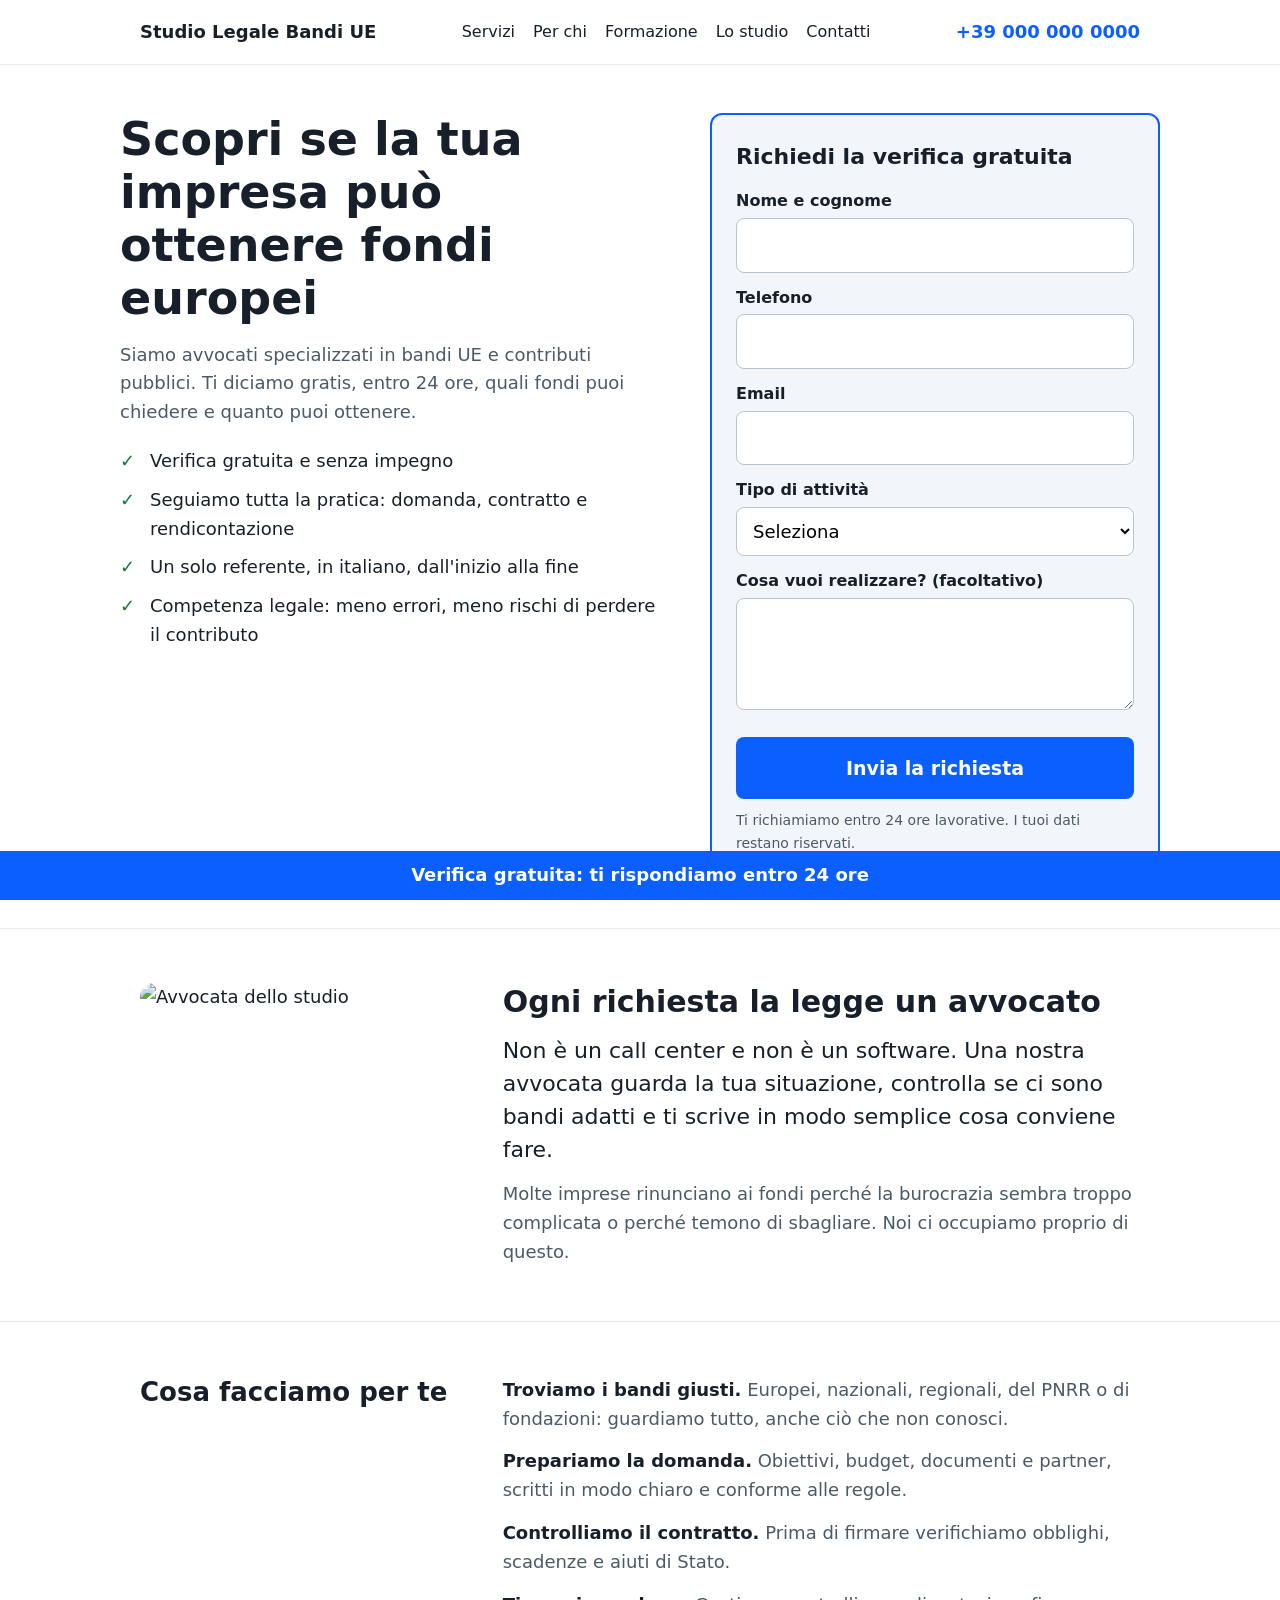
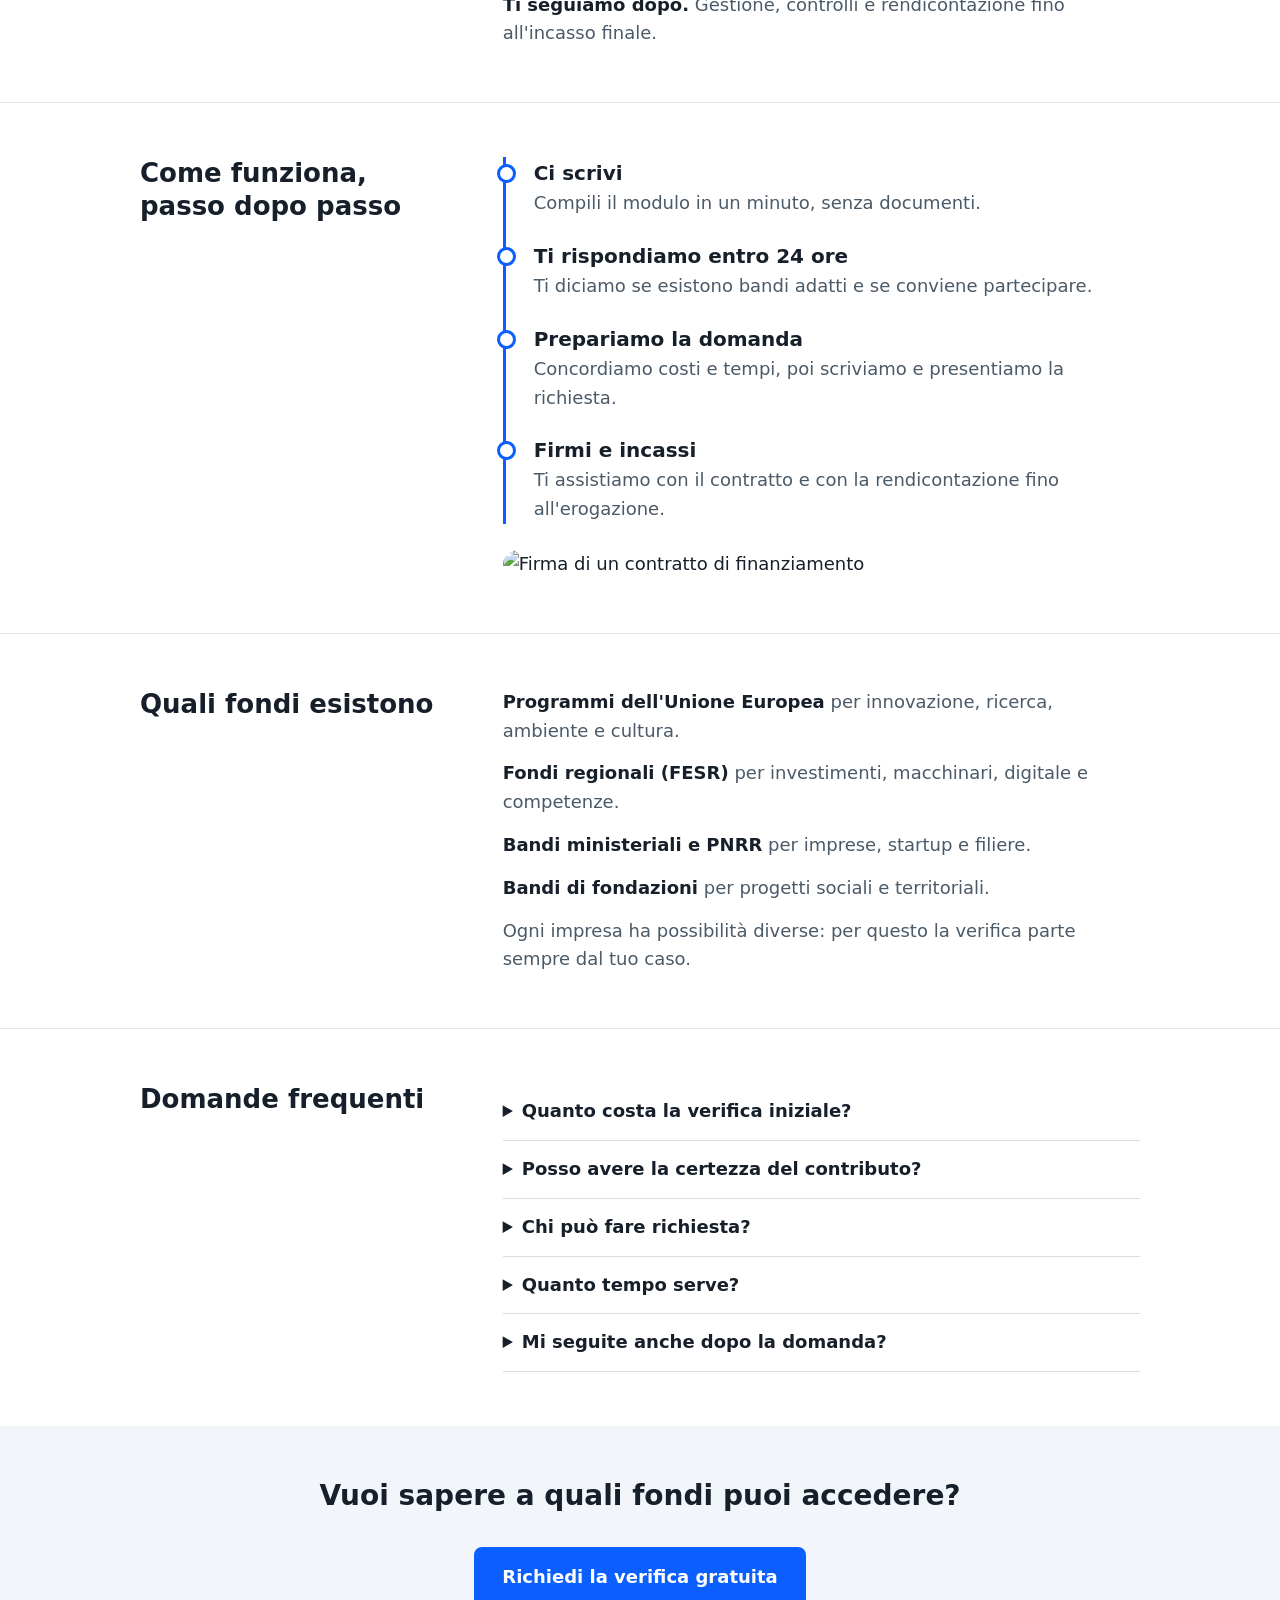
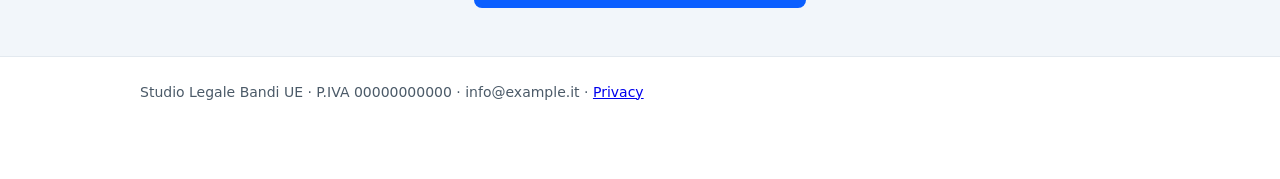
==== index.html @ c8af3258 "Add files via upload" ====
<!DOCTYPE html><html lang="it"><head><meta charset="utf-8"><meta name="viewport" content="width=device-width,initial-scale=1"><title>Fondi UE per la tua impresa | Studio Legale Bandi UE</title><style>
:root{--ink:#17202a;--mut:#4b5a68;--bg:#fff;--soft:#f2f6fa;--brand:#0b5fff;--brand-d:#0846c2;--ok:#117a3d}
*{box-sizing:border-box}html{scroll-behavior:smooth}
body{margin:0;font:18px/1.6 system-ui,-apple-system,Segoe UI,Roboto,sans-serif;color:var(--ink);background:var(--bg)}
.w{max-width:1040px;margin:0 auto;padding:0 20px}
header{border-bottom:1px solid #e3e9ef}header .w{display:flex;justify-content:space-between;align-items:center;min-height:64px;gap:12px}
.logo{font-weight:700}.tel{color:var(--brand);font-weight:700;text-decoration:none}
.hero{display:grid;grid-template-columns:1.1fr .9fr;gap:40px;padding:48px 0;align-items:start}
h1{font-size:clamp(30px,4.6vw,46px);line-height:1.15;margin:0 0 16px}
h2{font-size:28px;margin:0 0 20px}
.lead{color:var(--mut);margin:0 0 20px}
ul.ok{list-style:none;padding:0;margin:0}ul.ok li{padding-left:30px;position:relative;margin:10px 0}
ul.ok li:before{content:"✓";position:absolute;left:0;color:var(--ok);font-weight:700}
form{background:var(--soft);border:2px solid var(--brand);border-radius:12px;padding:24px}
form h2{font-size:22px;margin-bottom:14px}
label{display:block;font-weight:600;font-size:16px;margin:12px 0 4px}
input,select,textarea{width:100%;font:inherit;padding:12px;border:1px solid #b8c4d0;border-radius:8px;background:#fff}
input:focus,select:focus,textarea:focus,button:focus-visible,a:focus-visible{outline:3px solid #ffbf47;outline-offset:2px}
button{width:100%;margin-top:18px;font:inherit;font-weight:700;font-size:19px;padding:16px;border:0;border-radius:8px;background:var(--brand);color:#fff;cursor:pointer}
button:hover{background:var(--brand-d)}
.note{font-size:14px;color:var(--mut);margin:10px 0 0}
section{padding:48px 0}section.alt{background:var(--soft)}
.steps{display:grid;grid-template-columns:repeat(3,1fr);gap:24px;counter-reset:s}
.step{counter-increment:s}.step:before{content:counter(s);display:grid;place-items:center;width:40px;height:40px;border-radius:50%;background:var(--brand);color:#fff;font-weight:700;margin-bottom:10px}
.step h3{margin:0 0 6px;font-size:20px}.step p{margin:0;color:var(--mut)}
details{border-bottom:1px solid #d5dde5;padding:14px 0}summary{font-weight:600;cursor:pointer}details p{margin:8px 0 0;color:var(--mut)}
.cta{text-align:center}.cta a{display:inline-block;background:var(--brand);color:#fff;font-weight:700;padding:16px 28px;border-radius:8px;text-decoration:none;margin-top:8px}
footer{padding:24px 0;font-size:14px;color:var(--mut);border-top:1px solid #e3e9ef}
@media(max-width:800px){.hero{grid-template-columns:1fr;padding:28px 0}.steps{grid-template-columns:1fr}}

header .w{flex-wrap:wrap}nav.m{display:flex;gap:18px;flex-wrap:wrap}nav.m a{color:var(--ink);text-decoration:none;font-size:16px}nav.m a[aria-current]{color:var(--brand);font-weight:700}
.hd{background:var(--soft);padding:40px 0}.hd h1{margin:0 0 8px}.hd p{margin:0;color:var(--mut)}
.cards{display:grid;grid-template-columns:repeat(2,1fr);gap:20px;padding:40px 0}.card{border:1px solid #d5dde5;border-radius:10px;padding:20px}.card h2{font-size:22px;margin:0 0 8px}.card p{margin:0;color:var(--mut)}
.bar{position:fixed;bottom:0;left:0;right:0;background:var(--brand);text-align:center;padding:10px;z-index:9}.bar a{color:#fff;font-weight:700;text-decoration:none}
body{padding-bottom:52px}@media(max-width:800px){.cards{grid-template-columns:1fr}}
.sec{padding:54px 0;border-top:1px solid #e3e9ef}.two{display:grid;grid-template-columns:1fr 2fr;gap:44px;align-items:start}
.two h2{margin:0;font-size:26px;line-height:1.25}.two p{margin:0 0 14px;color:var(--mut)}.two p:last-child{margin:0}.two strong{color:var(--ink)}
.pic{width:100%;height:auto;border-radius:16px;display:block}
.tl{list-style:none;margin:0;padding:0 0 0 28px;border-left:3px solid var(--brand)}.tl li{position:relative;padding:0 0 22px;color:var(--mut)}.tl li:last-child{padding:0}.tl li:before{content:"";position:absolute;left:-37px;top:7px;width:13px;height:13px;border-radius:50%;background:#fff;border:3px solid var(--brand)}.tl b{display:block;color:var(--ink);font-size:20px}
.big{font-size:22px;line-height:1.5;color:var(--ink)!important}.hd+.sec{border-top:0}
@media(max-width:800px){.two{grid-template-columns:1fr;gap:18px}.sec{padding:36px 0}}</style></head><body><header><div class="w"><a class="logo" href="index.html" style="color:inherit;text-decoration:none">Studio Legale Bandi UE</a><nav class="m"><a href="servizi.html">Servizi</a><a href="per-chi.html">Per chi</a><a href="formazione.html">Formazione</a><a href="studio.html">Lo studio</a><a href="contatti.html">Contatti</a></nav><a class="tel" href="tel:+390000000000">+39 000 000 0000</a></div></header><main><div class="w hero"><div><h1>Scopri se la tua impresa può ottenere fondi europei</h1><p class="lead">Siamo avvocati specializzati in bandi UE e contributi pubblici. Ti diciamo gratis, entro 24 ore, quali fondi puoi chiedere e quanto puoi ottenere.</p><ul class="ok"><li>Verifica gratuita e senza impegno</li><li>Seguiamo tutta la pratica: domanda, contratto e rendicontazione</li><li>Un solo referente, in italiano, dall'inizio alla fine</li><li>Competenza legale: meno errori, meno rischi di perdere il contributo</li></ul></div><form id="richiesta" action="https://formspree.io/f/INSERISCI_ID" method="POST">
<h2>Richiedi la verifica gratuita</h2>
<label for="n">Nome e cognome</label><input id="n" name="nome" required autocomplete="name">
<label for="t">Telefono</label><input id="t" name="telefono" type="tel" required autocomplete="tel">
<label for="e">Email</label><input id="e" name="email" type="email" required autocomplete="email">
<label for="o">Tipo di attività</label>
<select id="o" name="tipo" required><option value="">Seleziona</option><option>Impresa / PMI</option><option>Startup</option><option>Libero professionista</option><option>Ente o associazione</option></select>
<label for="m">Cosa vuoi realizzare? (facoltativo)</label><textarea id="m" name="messaggio" rows="3"></textarea>
<button type="submit">Invia la richiesta</button>
<p class="note">Ti richiamiamo entro 24 ore lavorative. I tuoi dati restano riservati.</p>
</form></div>
<section class="sec"><div class="w two"><div><img class="pic" src="img/avvocata.svg" alt="Avvocata dello studio"></div><div><h2 style="font-size:30px;margin-bottom:14px">Ogni richiesta la legge un avvocato</h2><p class="big">Non è un call center e non è un software. Una nostra avvocata guarda la tua situazione, controlla se ci sono bandi adatti e ti scrive in modo semplice cosa conviene fare.</p><p>Molte imprese rinunciano ai fondi perché la burocrazia sembra troppo complicata o perché temono di sbagliare. Noi ci occupiamo proprio di questo.</p></div></div></section>
<section class="sec"><div class="w two"><h2>Cosa facciamo per te</h2><div><p><strong>Troviamo i bandi giusti.</strong> Europei, nazionali, regionali, del PNRR o di fondazioni: guardiamo tutto, anche ciò che non conosci.</p><p><strong>Prepariamo la domanda.</strong> Obiettivi, budget, documenti e partner, scritti in modo chiaro e conforme alle regole.</p><p><strong>Controlliamo il contratto.</strong> Prima di firmare verifichiamo obblighi, scadenze e aiuti di Stato.</p><p><strong>Ti seguiamo dopo.</strong> Gestione, controlli e rendicontazione fino all'incasso finale.</p></div></div></section>
<section class="sec"><div class="w two"><h2>Come funziona, passo dopo passo</h2><div><ol class="tl"><li><b>Ci scrivi</b>Compili il modulo in un minuto, senza documenti.</li><li><b>Ti rispondiamo entro 24 ore</b>Ti diciamo se esistono bandi adatti e se conviene partecipare.</li><li><b>Prepariamo la domanda</b>Concordiamo costi e tempi, poi scriviamo e presentiamo la richiesta.</li><li><b>Firmi e incassi</b>Ti assistiamo con il contratto e con la rendicontazione fino all'erogazione.</li></ol><img class="pic" style="margin-top:26px" src="img/contratto.svg" alt="Firma di un contratto di finanziamento"></div></div></section>
<section class="sec"><div class="w two"><h2>Quali fondi esistono</h2><div><p><strong>Programmi dell'Unione Europea</strong> per innovazione, ricerca, ambiente e cultura.</p><p><strong>Fondi regionali (FESR)</strong> per investimenti, macchinari, digitale e competenze.</p><p><strong>Bandi ministeriali e PNRR</strong> per imprese, startup e filiere.</p><p><strong>Bandi di fondazioni</strong> per progetti sociali e territoriali.</p><p>Ogni impresa ha possibilità diverse: per questo la verifica parte sempre dal tuo caso.</p></div></div></section>
<section class="sec"><div class="w two"><h2>Domande frequenti</h2><div><details><summary>Quanto costa la verifica iniziale?</summary><p>Niente. È gratuita e senza obbligo.</p></details><details><summary>Posso avere la certezza del contributo?</summary><p>No, nessuno può garantirla. Valutiamo con te le possibilità reali e presentiamo la domanda migliore possibile.</p></details><details><summary>Chi può fare richiesta?</summary><p>Imprese, startup, professionisti ed enti che operano in Italia.</p></details><details><summary>Quanto tempo serve?</summary><p>Dipende dal bando. Con la verifica ti diciamo subito le scadenze e il tempo necessario.</p></details><details><summary>Mi seguite anche dopo la domanda?</summary><p>Sì: contratto, controlli e rendicontazione delle spese.</p></details></div></div></section>
<section class="alt cta"><div class="w"><h2>Vuoi sapere a quali fondi puoi accedere?</h2><a href="contatti.html">Richiedi la verifica gratuita</a></div></section></main><footer><div class="w">Studio Legale Bandi UE · P.IVA 00000000000 · info@example.it · <a href="#">Privacy</a></div></footer><div class="bar"><a href="contatti.html">Verifica gratuita: ti rispondiamo entro 24 ore</a></div></body></html>
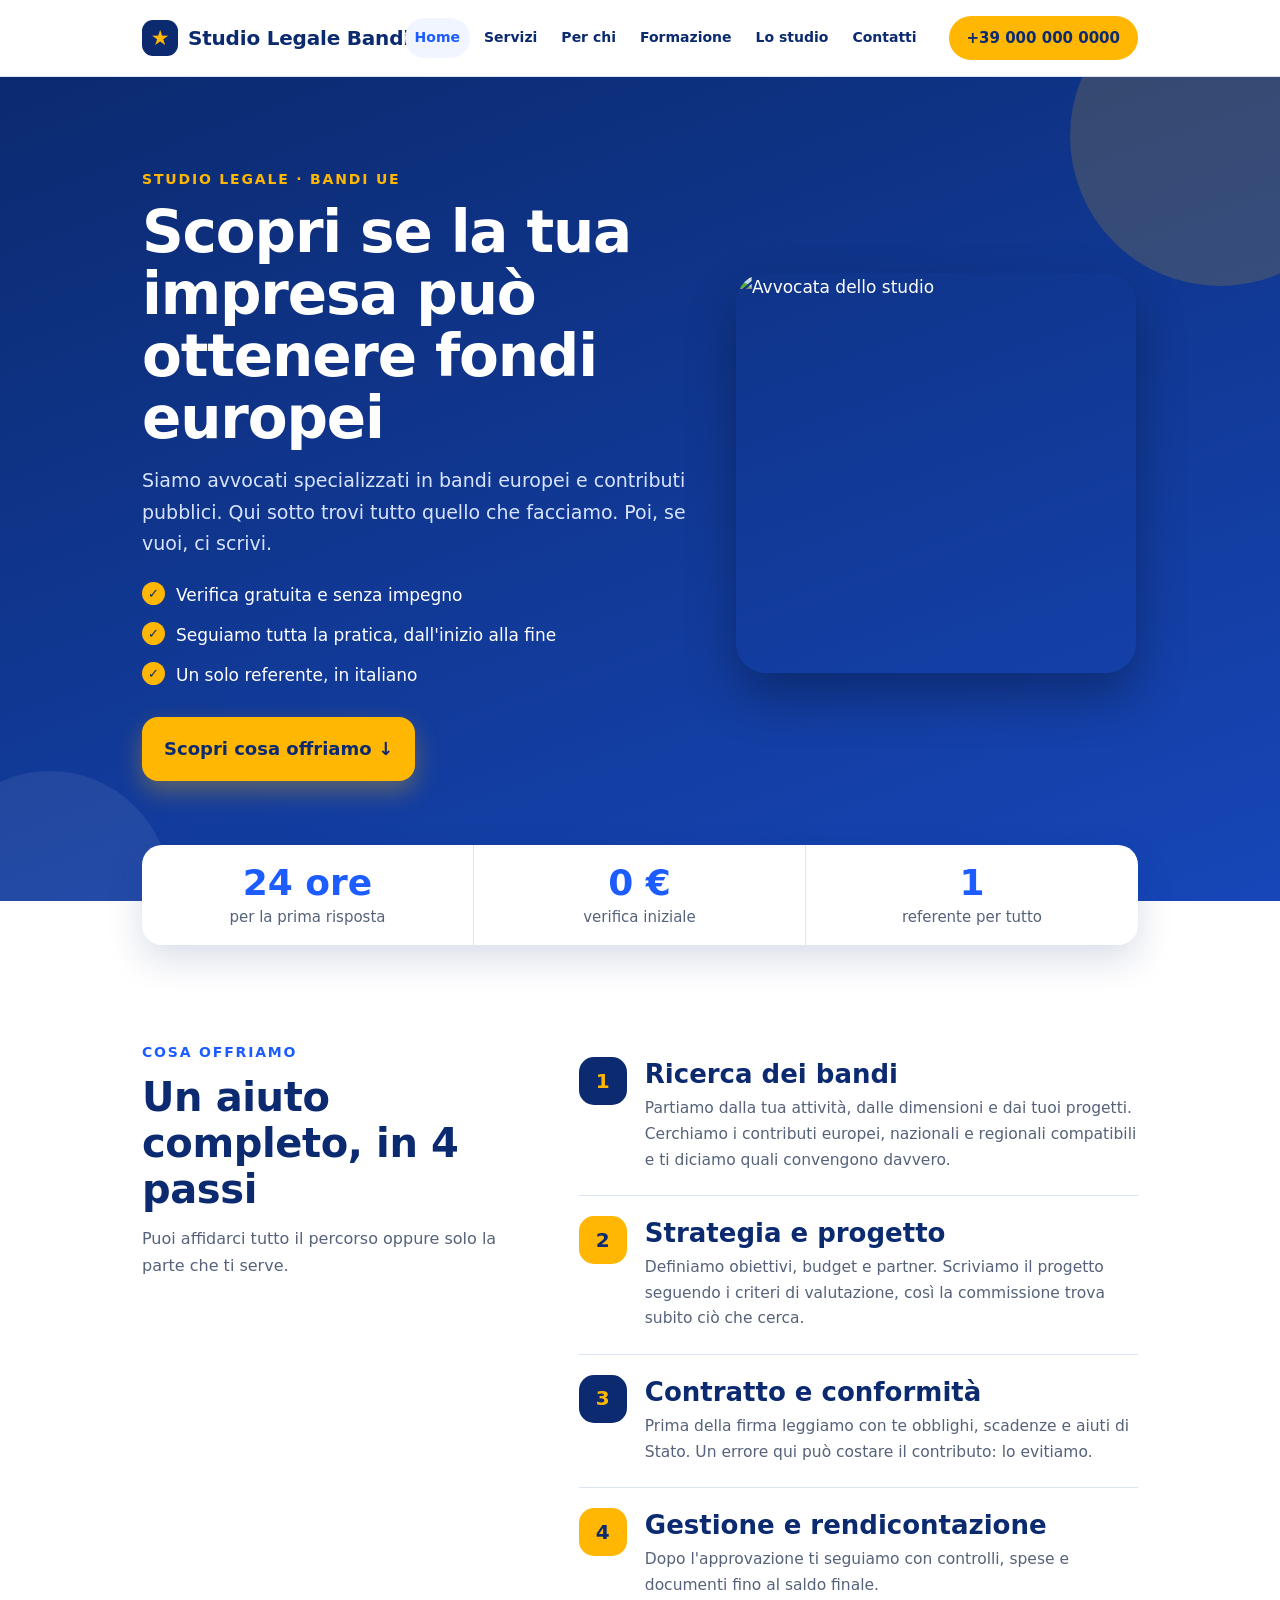
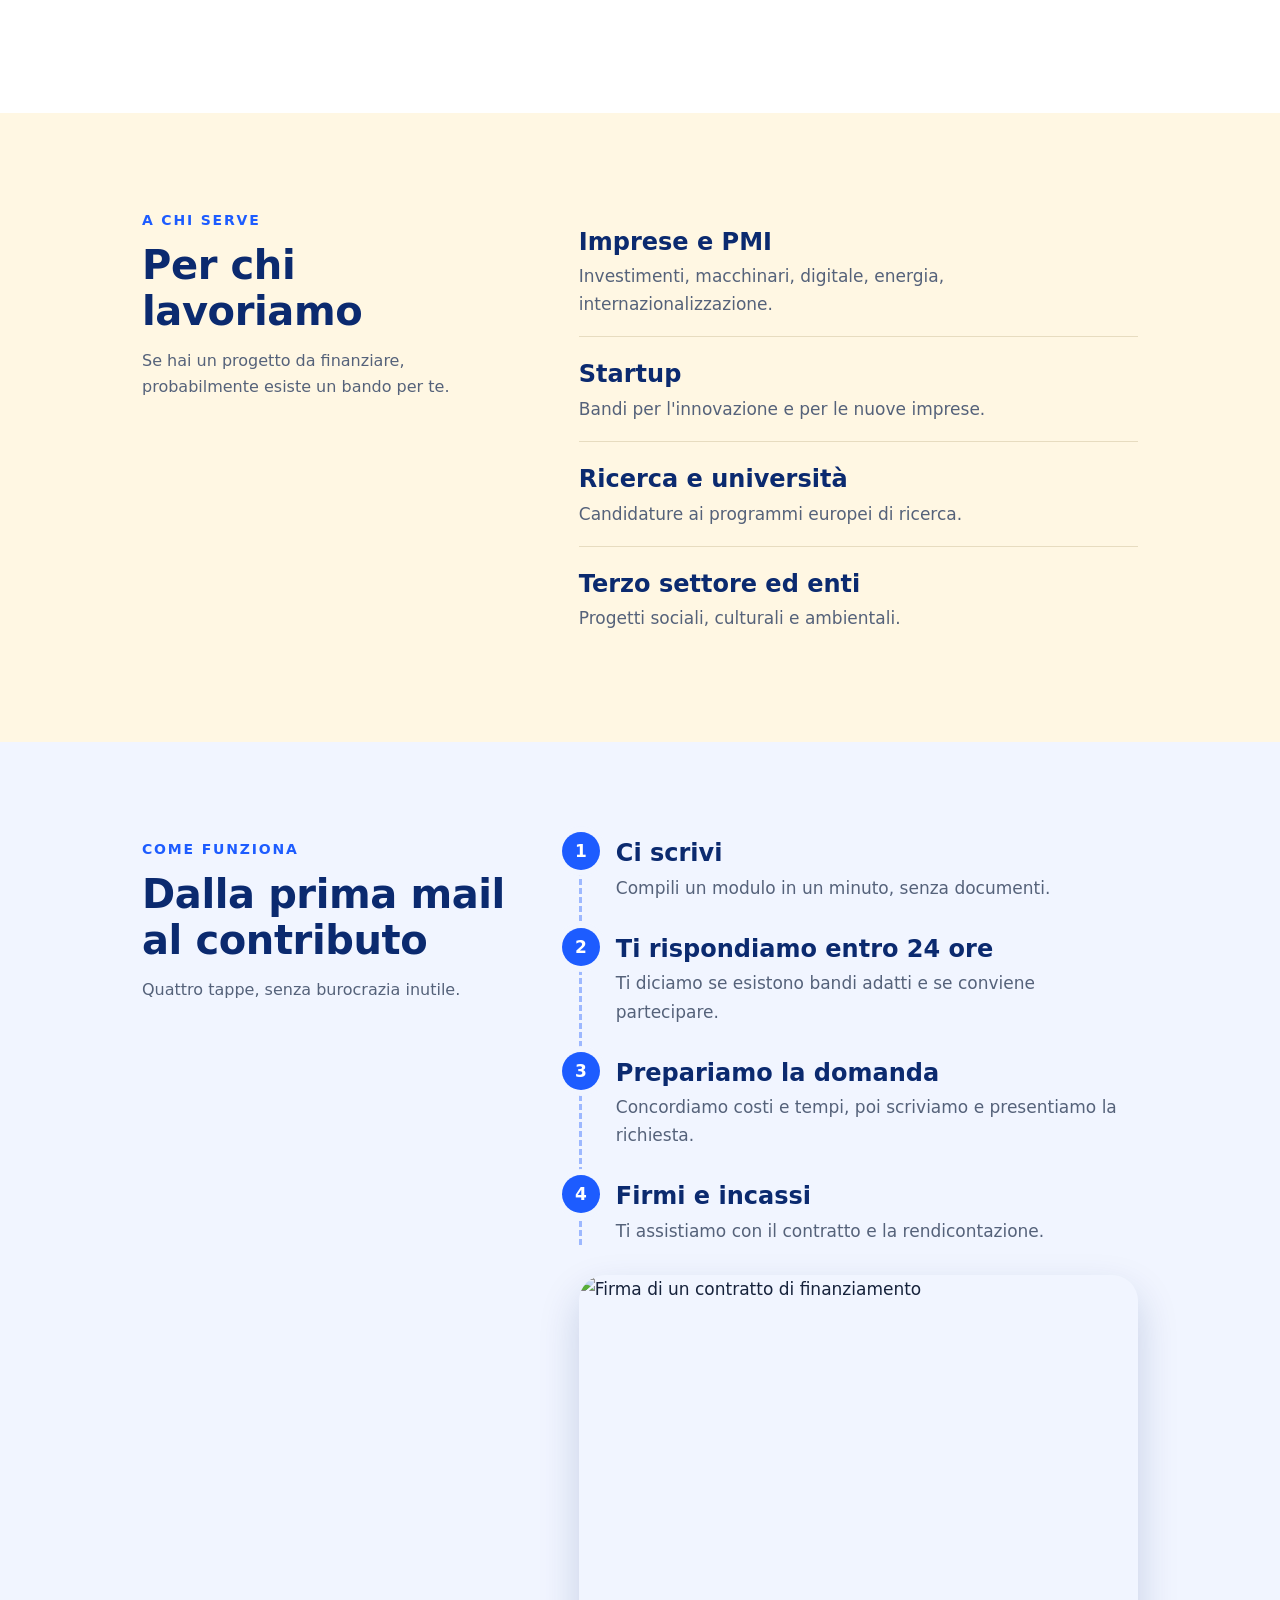
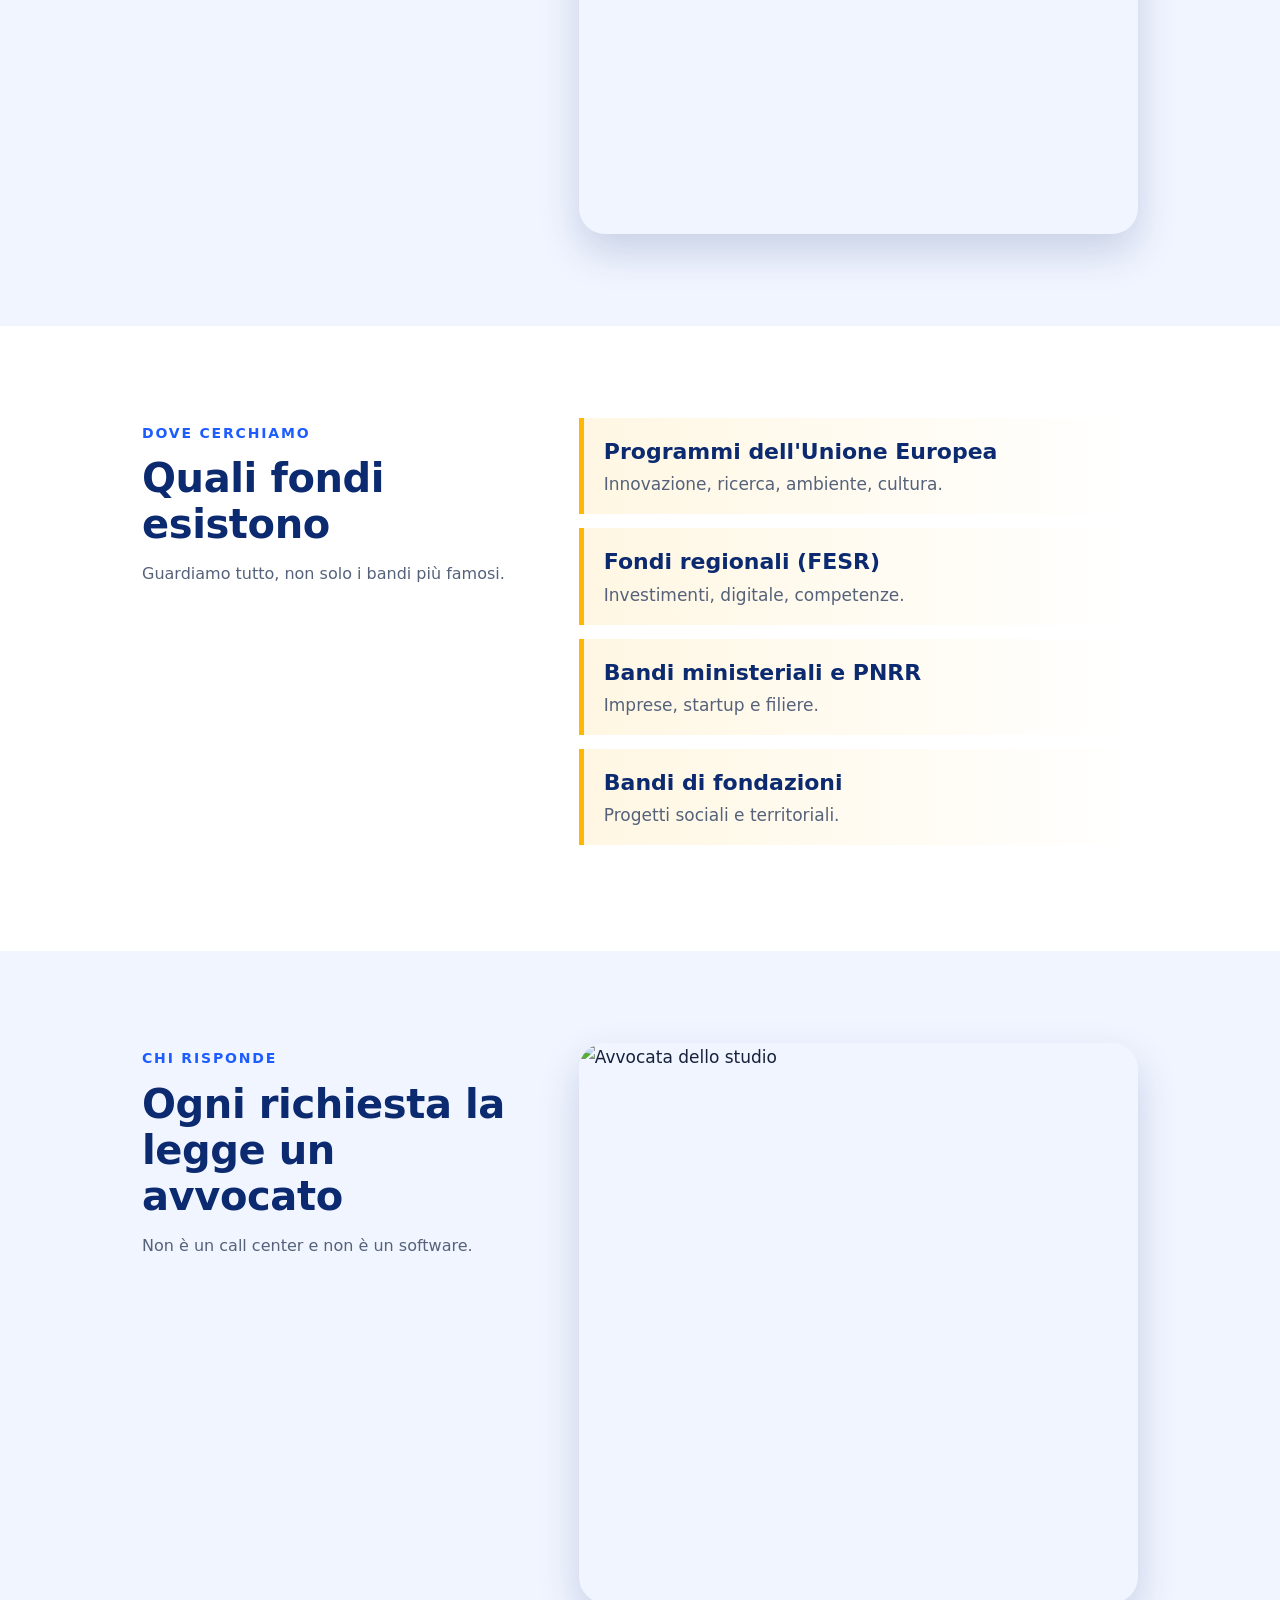
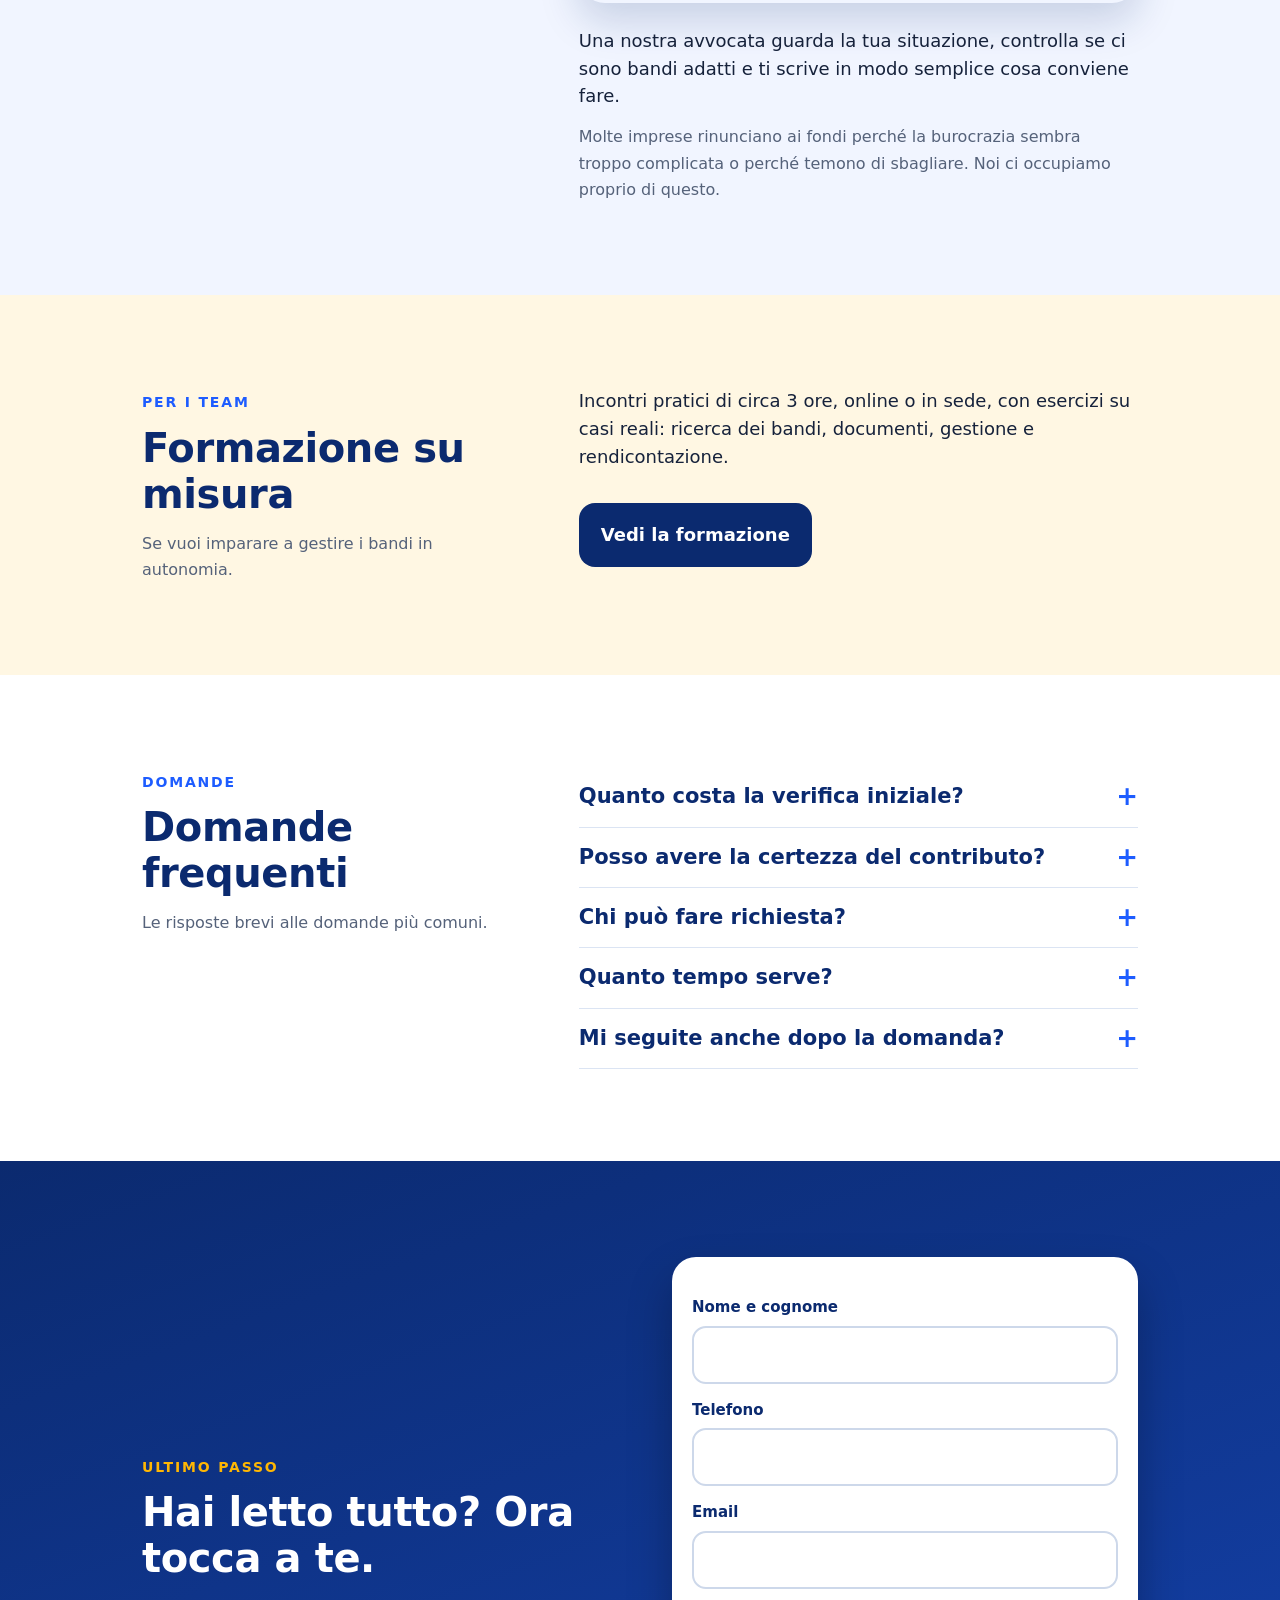
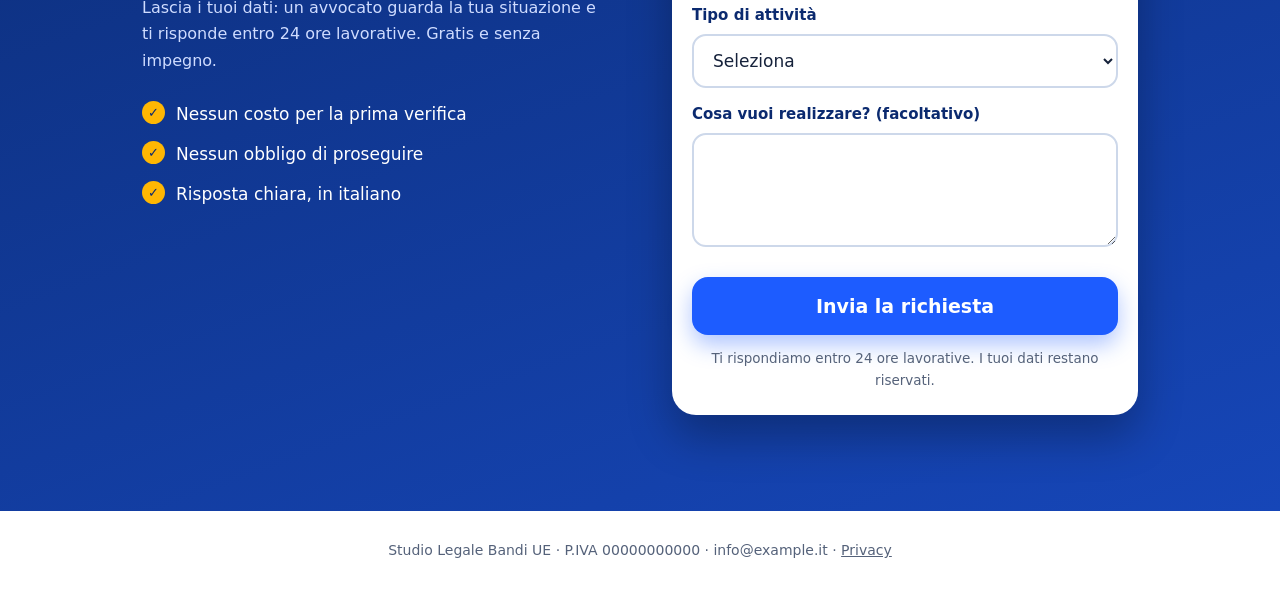
==== commit 37dfddb4: "Add files via upload" ====
--- a/index.html
+++ b/index.html
@@ -1,57 +1,78 @@
-<!DOCTYPE html><html lang="it"><head><meta charset="utf-8"><meta name="viewport" content="width=device-width,initial-scale=1"><title>Fondi UE per la tua impresa | Studio Legale Bandi UE</title><style>
-:root{--ink:#17202a;--mut:#4b5a68;--bg:#fff;--soft:#f2f6fa;--brand:#0b5fff;--brand-d:#0846c2;--ok:#117a3d}
-*{box-sizing:border-box}html{scroll-behavior:smooth}
-body{margin:0;font:18px/1.6 system-ui,-apple-system,Segoe UI,Roboto,sans-serif;color:var(--ink);background:var(--bg)}
-.w{max-width:1040px;margin:0 auto;padding:0 20px}
-header{border-bottom:1px solid #e3e9ef}header .w{display:flex;justify-content:space-between;align-items:center;min-height:64px;gap:12px}
-.logo{font-weight:700}.tel{color:var(--brand);font-weight:700;text-decoration:none}
-.hero{display:grid;grid-template-columns:1.1fr .9fr;gap:40px;padding:48px 0;align-items:start}
-h1{font-size:clamp(30px,4.6vw,46px);line-height:1.15;margin:0 0 16px}
-h2{font-size:28px;margin:0 0 20px}
-.lead{color:var(--mut);margin:0 0 20px}
-ul.ok{list-style:none;padding:0;margin:0}ul.ok li{padding-left:30px;position:relative;margin:10px 0}
-ul.ok li:before{content:"✓";position:absolute;left:0;color:var(--ok);font-weight:700}
-form{background:var(--soft);border:2px solid var(--brand);border-radius:12px;padding:24px}
-form h2{font-size:22px;margin-bottom:14px}
-label{display:block;font-weight:600;font-size:16px;margin:12px 0 4px}
-input,select,textarea{width:100%;font:inherit;padding:12px;border:1px solid #b8c4d0;border-radius:8px;background:#fff}
-input:focus,select:focus,textarea:focus,button:focus-visible,a:focus-visible{outline:3px solid #ffbf47;outline-offset:2px}
-button{width:100%;margin-top:18px;font:inherit;font-weight:700;font-size:19px;padding:16px;border:0;border-radius:8px;background:var(--brand);color:#fff;cursor:pointer}
-button:hover{background:var(--brand-d)}
-.note{font-size:14px;color:var(--mut);margin:10px 0 0}
-section{padding:48px 0}section.alt{background:var(--soft)}
-.steps{display:grid;grid-template-columns:repeat(3,1fr);gap:24px;counter-reset:s}
-.step{counter-increment:s}.step:before{content:counter(s);display:grid;place-items:center;width:40px;height:40px;border-radius:50%;background:var(--brand);color:#fff;font-weight:700;margin-bottom:10px}
-.step h3{margin:0 0 6px;font-size:20px}.step p{margin:0;color:var(--mut)}
-details{border-bottom:1px solid #d5dde5;padding:14px 0}summary{font-weight:600;cursor:pointer}details p{margin:8px 0 0;color:var(--mut)}
-.cta{text-align:center}.cta a{display:inline-block;background:var(--brand);color:#fff;font-weight:700;padding:16px 28px;border-radius:8px;text-decoration:none;margin-top:8px}
-footer{padding:24px 0;font-size:14px;color:var(--mut);border-top:1px solid #e3e9ef}
-@media(max-width:800px){.hero{grid-template-columns:1fr;padding:28px 0}.steps{grid-template-columns:1fr}}
-
-header .w{flex-wrap:wrap}nav.m{display:flex;gap:18px;flex-wrap:wrap}nav.m a{color:var(--ink);text-decoration:none;font-size:16px}nav.m a[aria-current]{color:var(--brand);font-weight:700}
-.hd{background:var(--soft);padding:40px 0}.hd h1{margin:0 0 8px}.hd p{margin:0;color:var(--mut)}
-.cards{display:grid;grid-template-columns:repeat(2,1fr);gap:20px;padding:40px 0}.card{border:1px solid #d5dde5;border-radius:10px;padding:20px}.card h2{font-size:22px;margin:0 0 8px}.card p{margin:0;color:var(--mut)}
-.bar{position:fixed;bottom:0;left:0;right:0;background:var(--brand);text-align:center;padding:10px;z-index:9}.bar a{color:#fff;font-weight:700;text-decoration:none}
-body{padding-bottom:52px}@media(max-width:800px){.cards{grid-template-columns:1fr}}
-.sec{padding:54px 0;border-top:1px solid #e3e9ef}.two{display:grid;grid-template-columns:1fr 2fr;gap:44px;align-items:start}
-.two h2{margin:0;font-size:26px;line-height:1.25}.two p{margin:0 0 14px;color:var(--mut)}.two p:last-child{margin:0}.two strong{color:var(--ink)}
-.pic{width:100%;height:auto;border-radius:16px;display:block}
-.tl{list-style:none;margin:0;padding:0 0 0 28px;border-left:3px solid var(--brand)}.tl li{position:relative;padding:0 0 22px;color:var(--mut)}.tl li:last-child{padding:0}.tl li:before{content:"";position:absolute;left:-37px;top:7px;width:13px;height:13px;border-radius:50%;background:#fff;border:3px solid var(--brand)}.tl b{display:block;color:var(--ink);font-size:20px}
-.big{font-size:22px;line-height:1.5;color:var(--ink)!important}.hd+.sec{border-top:0}
-@media(max-width:800px){.two{grid-template-columns:1fr;gap:18px}.sec{padding:36px 0}}</style></head><body><header><div class="w"><a class="logo" href="index.html" style="color:inherit;text-decoration:none">Studio Legale Bandi UE</a><nav class="m"><a href="servizi.html">Servizi</a><a href="per-chi.html">Per chi</a><a href="formazione.html">Formazione</a><a href="studio.html">Lo studio</a><a href="contatti.html">Contatti</a></nav><a class="tel" href="tel:+390000000000">+39 000 000 0000</a></div></header><main><div class="w hero"><div><h1>Scopri se la tua impresa può ottenere fondi europei</h1><p class="lead">Siamo avvocati specializzati in bandi UE e contributi pubblici. Ti diciamo gratis, entro 24 ore, quali fondi puoi chiedere e quanto puoi ottenere.</p><ul class="ok"><li>Verifica gratuita e senza impegno</li><li>Seguiamo tutta la pratica: domanda, contratto e rendicontazione</li><li>Un solo referente, in italiano, dall'inizio alla fine</li><li>Competenza legale: meno errori, meno rischi di perdere il contributo</li></ul></div><form id="richiesta" action="https://formspree.io/f/INSERISCI_ID" method="POST">
-<h2>Richiedi la verifica gratuita</h2>
-<label for="n">Nome e cognome</label><input id="n" name="nome" required autocomplete="name">
-<label for="t">Telefono</label><input id="t" name="telefono" type="tel" required autocomplete="tel">
-<label for="e">Email</label><input id="e" name="email" type="email" required autocomplete="email">
-<label for="o">Tipo di attività</label>
-<select id="o" name="tipo" required><option value="">Seleziona</option><option>Impresa / PMI</option><option>Startup</option><option>Libero professionista</option><option>Ente o associazione</option></select>
-<label for="m">Cosa vuoi realizzare? (facoltativo)</label><textarea id="m" name="messaggio" rows="3"></textarea>
-<button type="submit">Invia la richiesta</button>
-<p class="note">Ti richiamiamo entro 24 ore lavorative. I tuoi dati restano riservati.</p>
-</form></div>
-<section class="sec"><div class="w two"><div><img class="pic" src="img/avvocata.svg" alt="Avvocata dello studio"></div><div><h2 style="font-size:30px;margin-bottom:14px">Ogni richiesta la legge un avvocato</h2><p class="big">Non è un call center e non è un software. Una nostra avvocata guarda la tua situazione, controlla se ci sono bandi adatti e ti scrive in modo semplice cosa conviene fare.</p><p>Molte imprese rinunciano ai fondi perché la burocrazia sembra troppo complicata o perché temono di sbagliare. Noi ci occupiamo proprio di questo.</p></div></div></section>
-<section class="sec"><div class="w two"><h2>Cosa facciamo per te</h2><div><p><strong>Troviamo i bandi giusti.</strong> Europei, nazionali, regionali, del PNRR o di fondazioni: guardiamo tutto, anche ciò che non conosci.</p><p><strong>Prepariamo la domanda.</strong> Obiettivi, budget, documenti e partner, scritti in modo chiaro e conforme alle regole.</p><p><strong>Controlliamo il contratto.</strong> Prima di firmare verifichiamo obblighi, scadenze e aiuti di Stato.</p><p><strong>Ti seguiamo dopo.</strong> Gestione, controlli e rendicontazione fino all'incasso finale.</p></div></div></section>
-<section class="sec"><div class="w two"><h2>Come funziona, passo dopo passo</h2><div><ol class="tl"><li><b>Ci scrivi</b>Compili il modulo in un minuto, senza documenti.</li><li><b>Ti rispondiamo entro 24 ore</b>Ti diciamo se esistono bandi adatti e se conviene partecipare.</li><li><b>Prepariamo la domanda</b>Concordiamo costi e tempi, poi scriviamo e presentiamo la richiesta.</li><li><b>Firmi e incassi</b>Ti assistiamo con il contratto e con la rendicontazione fino all'erogazione.</li></ol><img class="pic" style="margin-top:26px" src="img/contratto.svg" alt="Firma di un contratto di finanziamento"></div></div></section>
-<section class="sec"><div class="w two"><h2>Quali fondi esistono</h2><div><p><strong>Programmi dell'Unione Europea</strong> per innovazione, ricerca, ambiente e cultura.</p><p><strong>Fondi regionali (FESR)</strong> per investimenti, macchinari, digitale e competenze.</p><p><strong>Bandi ministeriali e PNRR</strong> per imprese, startup e filiere.</p><p><strong>Bandi di fondazioni</strong> per progetti sociali e territoriali.</p><p>Ogni impresa ha possibilità diverse: per questo la verifica parte sempre dal tuo caso.</p></div></div></section>
-<section class="sec"><div class="w two"><h2>Domande frequenti</h2><div><details><summary>Quanto costa la verifica iniziale?</summary><p>Niente. È gratuita e senza obbligo.</p></details><details><summary>Posso avere la certezza del contributo?</summary><p>No, nessuno può garantirla. Valutiamo con te le possibilità reali e presentiamo la domanda migliore possibile.</p></details><details><summary>Chi può fare richiesta?</summary><p>Imprese, startup, professionisti ed enti che operano in Italia.</p></details><details><summary>Quanto tempo serve?</summary><p>Dipende dal bando. Con la verifica ti diciamo subito le scadenze e il tempo necessario.</p></details><details><summary>Mi seguite anche dopo la domanda?</summary><p>Sì: contratto, controlli e rendicontazione delle spese.</p></details></div></div></section>
-<section class="alt cta"><div class="w"><h2>Vuoi sapere a quali fondi puoi accedere?</h2><a href="contatti.html">Richiedi la verifica gratuita</a></div></section></main><footer><div class="w">Studio Legale Bandi UE · P.IVA 00000000000 · info@example.it · <a href="#">Privacy</a></div></footer><div class="bar"><a href="contatti.html">Verifica gratuita: ti rispondiamo entro 24 ore</a></div></body></html>+<!DOCTYPE html><html lang="it"><head><meta charset="utf-8"><meta name="viewport" content="width=device-width,initial-scale=1,viewport-fit=cover"><title>Fondi UE per la tua impresa | Studio Legale Bandi UE</title><meta name="description" content="Avvocati specializzati in bandi europei: verifica gratuita entro 24 ore per la tua impresa."><style>
+:root{--navy:#0b2a6f;--blue:#1d5cff;--amber:#ffb703;--cream:#fff7e3;--ink:#16223b;--mut:#55627a;--soft:#f1f5ff;--line:#dbe4f3}
+*{box-sizing:border-box}html{scroll-behavior:smooth;-webkit-text-size-adjust:100%;overflow-x:hidden}
+body{margin:0;font:16px/1.65 system-ui,-apple-system,"Segoe UI",Roboto,sans-serif;color:var(--ink);background:#fff;padding-bottom:76px;overflow-x:hidden}
+a:focus-visible,button:focus-visible,summary:focus-visible,input:focus-visible{outline:3px solid var(--amber);outline-offset:2px}
+.w{max-width:1040px;margin:0 auto;padding:0 22px}
+img{max-width:100%}
+header{position:sticky;top:0;z-index:50;background:#fff;box-shadow:0 1px 0 var(--line)}
+.hb{display:flex;align-items:center;justify-content:space-between;height:68px}
+.logo{display:flex;align-items:center;gap:10px;font-weight:800;font-size:clamp(16px,4.7vw,20px);letter-spacing:-.01em;color:var(--navy);text-decoration:none;white-space:nowrap}
+.logo i{display:grid;place-items:center;width:36px;height:36px;border-radius:11px;flex:none;background:var(--navy);color:var(--amber);font-style:normal;font-size:21px}
+.mb{flex:none;font:700 14px system-ui;border:0;border-radius:99px;padding:10px 18px;background:var(--soft);color:var(--navy);cursor:pointer}
+.tel{display:none}
+nav.m{display:none;background:#fff;padding:4px 22px 22px;border-top:1px solid var(--line)}nav.m.open{display:block}
+nav.m a{display:flex;justify-content:space-between;color:var(--navy);text-decoration:none;font-size:20px;font-weight:600;padding:15px 0;border-bottom:1px solid var(--line)}nav.m a:after{content:"→";color:var(--blue)}nav.m a[aria-current]{color:var(--blue)}
+/* hero */
+.hero{position:relative;overflow:hidden;background:linear-gradient(160deg,#0b2a6f 0%,#1646b8 100%);color:#fff;padding:40px 0 78px}
+.hero:before{content:"";position:absolute;right:-90px;top:-90px;width:300px;height:300px;border-radius:50%;background:rgba(255,183,3,.16)}
+.hero:after{content:"";position:absolute;left:-70px;bottom:-110px;width:240px;height:240px;border-radius:50%;background:rgba(255,255,255,.07)}
+.hero .w{position:relative;z-index:1}
+.ey{display:inline-block;font-size:14px;letter-spacing:.13em;text-transform:uppercase;font-weight:800;color:var(--blue);margin:0 0 10px}
+.hero .ey{color:var(--amber)}
+h1{font-size:clamp(34px,9.6vw,58px);line-height:1.07;letter-spacing:-.02em;margin:0 0 16px}
+.lead{font-size:19px;color:#d8e4ff;margin:0 0 22px}
+ul.ok{list-style:none;padding:0;margin:0 0 28px}ul.ok li{position:relative;padding-left:34px;margin:12px 0}
+ul.ok li:before{content:"✓";position:absolute;left:0;top:1px;width:23px;height:23px;border-radius:50%;background:var(--amber);color:var(--navy);font-size:13px;font-weight:900;display:grid;place-items:center}
+.btn{display:block;text-align:center;background:var(--amber);color:var(--navy);font-weight:800;font-size:18px;text-decoration:none;padding:17px 22px;border-radius:16px;box-shadow:0 10px 24px rgba(255,183,3,.32)}
+.btn.ghost{background:transparent;color:#fff;box-shadow:none;border:2px solid rgba(255,255,255,.4);margin-top:12px}
+.hero-img{display:none}
+.stats{position:relative;z-index:2;margin:-44px 22px 0;background:#fff;border-radius:20px;box-shadow:0 14px 36px rgba(11,42,111,.16);display:grid;grid-template-columns:repeat(3,1fr);max-width:996px}
+.stats div{padding:18px 6px;text-align:center;border-right:1px solid var(--line)}.stats div:last-child{border:0}
+.stats b{display:block;font-size:26px;line-height:1.1;color:var(--blue)}.stats span{display:block;margin-top:5px;font-size:12.5px;line-height:1.3;color:var(--mut)}
+/* sections */
+.cols>.l{margin-bottom:28px}.sec{padding:54px 0}.sec.soft{background:var(--soft)}.sec.cream{background:var(--cream)}
+h2{font-size:32px;line-height:1.15;color:var(--navy);margin:0 0 14px;letter-spacing:-.01em}
+.sub{color:var(--mut);margin:0 0 26px;font-size:16px}
+.svc{list-style:none;margin:0;padding:0}
+.svc li{position:relative;padding:22px 0 22px 66px;border-top:1px solid var(--line)}
+.svc li:first-child{border-top:0}
+.svc .n{position:absolute;left:0;top:20px;width:48px;height:48px;border-radius:15px;background:var(--navy);color:var(--amber);font-weight:900;font-size:20px;display:grid;place-items:center}
+.svc li:nth-child(even) .n{background:var(--amber);color:var(--navy)}
+.svc h3{font-size:26px;color:var(--navy);margin:0 0 6px;line-height:1.2}.svc p{margin:0;color:var(--mut);font-size:15.5px}
+.tags{display:flex;flex-wrap:wrap;gap:10px;margin:0;padding:0;list-style:none}
+.tags li{background:#fff;border:1.5px solid var(--line);color:var(--navy);font-weight:700;padding:11px 18px;border-radius:99px;font-size:16px}
+.who{margin:0;padding:0;list-style:none}.who li{padding:18px 0;border-top:1px solid #e7dcc0}.who li:first-child{border-top:0}.who b{display:block;font-size:24px;color:var(--navy)}.who span{color:var(--mut)}
+.tl{list-style:none;margin:0;padding:0 0 0 34px;border-left:3px dashed #9db8ff}
+.tl li{position:relative;padding:0 0 28px}.tl li:last-child{padding:0}
+.tl li:before{content:attr(data-n);position:absolute;left:-54px;top:-2px;width:38px;height:38px;border-radius:50%;background:var(--blue);color:#fff;font-weight:800;display:grid;place-items:center;box-shadow:0 0 0 6px #fff}
+.sec.soft .tl li:before{box-shadow:0 0 0 6px var(--soft)}
+.tl b{display:block;font-size:24px;color:var(--navy)}.tl span{color:var(--mut)}
+.fund{margin:0;padding:0;list-style:none}.fund li{padding:16px 0 16px 20px;border-left:5px solid var(--amber);margin:0 0 14px;background:linear-gradient(90deg,#fff7e3,transparent)}.fund b{color:var(--navy);font-size:22px}.fund span{display:block;color:var(--mut)}
+.pic{display:block;width:100%;height:auto;border-radius:26px;box-shadow:0 18px 40px rgba(11,42,111,.18);margin:0 0 24px}
+.big{font-size:18px;line-height:1.55;margin:0 0 14px}
+details{border-bottom:1px solid var(--line);padding:16px 0}summary{display:flex;justify-content:space-between;gap:14px;cursor:pointer;list-style:none;font-weight:700;font-size:21px;line-height:1.3;color:var(--navy)}summary::-webkit-details-marker{display:none}summary:after{content:"+";font-size:26px;line-height:1;color:var(--blue)}details[open] summary:after{content:"–"}details p{margin:10px 0 0;color:var(--mut);font-size:15.5px}
+.hd{background:linear-gradient(160deg,#0b2a6f,#1646b8);color:#fff;padding:36px 0 40px;position:relative;overflow:hidden}.hd:before{content:"";position:absolute;right:-60px;top:-60px;width:200px;height:200px;border-radius:50%;background:rgba(255,183,3,.18)}.hd .w{position:relative}.hd h1{font-size:clamp(32px,8.6vw,48px);margin:0 0 8px}.hd p{margin:0;color:#d8e4ff;font-size:18px}
+.cta{padding:46px 0;background:var(--cream);text-align:center}.cta h2{margin-bottom:18px}.cta .btn{background:var(--navy);color:#fff;box-shadow:none}
+/* final form */
+.fin{background:linear-gradient(160deg,#0b2a6f,#1646b8);color:#fff;padding:54px 0 60px}
+.fin h2{color:#fff}.fin p.sub{color:#cfdcff}
+form{background:#fff;color:var(--ink);border-radius:24px;padding:24px 20px;box-shadow:0 22px 44px rgba(0,0,0,.28)}
+label{display:block;font-weight:700;font-size:15px;margin:14px 0 6px;color:var(--navy)}
+input,select,textarea{width:100%;font:inherit;font-size:17px;min-height:54px;padding:13px 15px;border:2px solid #cdd8ea;border-radius:14px;background:#fff;color:var(--ink)}
+input:focus,select:focus,textarea:focus{outline:0;border-color:var(--blue);box-shadow:0 0 0 4px rgba(29,92,255,.18)}
+form button{width:100%;margin-top:22px;min-height:58px;font:800 19px system-ui;border:0;border-radius:16px;background:var(--blue);color:#fff;cursor:pointer;box-shadow:0 10px 22px rgba(29,92,255,.35)}
+.note{font-size:13.5px;color:var(--mut);margin:12px 0 0;text-align:center}
+footer{padding:28px 0;font-size:14px;color:var(--mut);text-align:center}
+.bar{position:fixed;left:0;right:0;bottom:0;z-index:60;display:flex;gap:10px;padding:10px 12px calc(10px + env(safe-area-inset-bottom));background:#fff;box-shadow:0 -8px 24px rgba(11,42,111,.14)}
+.bar a{flex:1;text-align:center;padding:15px 8px;border-radius:14px;font-weight:800;text-decoration:none;background:var(--blue);color:#fff}.bar a.c{background:var(--soft);color:var(--navy);flex:.7}
+@media(min-width:861px){
+body{font-size:17px;padding:0}.hb{height:76px}.mb{display:none}.tel{display:inline-block;background:var(--amber);color:var(--navy);font-weight:800;text-decoration:none;font-size:15px;padding:10px 18px;border-radius:99px}
+nav.m{display:flex!important;position:absolute;left:52%;top:0;height:76px;transform:translateX(-50%);align-items:center;padding:0;border:0;gap:4px;background:none}nav.m a{border:0;font-size:14px;padding:8px 10px;border-radius:99px}nav.m a:after{display:none}nav.m a[aria-current]{background:var(--soft)}
+.hero{padding:88px 0 120px}.hero .w{display:grid;grid-template-columns:1.15fr .85fr;gap:50px;align-items:center}.hero-img{display:block;border-radius:30px;box-shadow:0 24px 50px rgba(0,0,0,.3)}
+.btn{display:inline-block}.btn.ghost{margin:0 0 0 12px}.stats{margin:-56px auto 0}.stats b{font-size:36px}.stats span{font-size:15px}
+.sec{padding:92px 0}.cols>.l{margin:0}.cols{display:grid;grid-template-columns:1fr 1.5fr;gap:64px;align-items:start}.cols>.l{position:sticky;top:100px}h2{font-size:40px}
+.bar{display:none}.fin{padding:96px 0}.fin .w{display:grid;grid-template-columns:1fr 1fr;gap:64px;align-items:center}.hd{padding:60px 0}.cta{padding:70px 0}.cta .btn{display:inline-block}}
+</style></head><body><header><div class="w hb"><a class="logo" href="index.html"><i>★</i>Studio Legale Bandi UE</a><a class="tel" href="tel:+390000000000">+39 000 000 0000</a><button class="mb" aria-expanded="false" aria-controls="mn">Menu</button></div><nav class="m" id="mn"><a href="index.html" aria-current=page>Home</a><a href="servizi.html">Servizi</a><a href="per-chi.html">Per chi</a><a href="formazione.html">Formazione</a><a href="studio.html">Lo studio</a><a href="contatti.html">Contatti</a></nav></header><main>
+<section class="hero"><div class="w"><div><span class="ey">Studio legale · Bandi UE</span><h1>Scopri se la tua impresa può ottenere fondi europei</h1><p class="lead">Siamo avvocati specializzati in bandi europei e contributi pubblici. Qui sotto trovi tutto quello che facciamo. Poi, se vuoi, ci scrivi.</p><ul class="ok"><li>Verifica gratuita e senza impegno</li><li>Seguiamo tutta la pratica, dall'inizio alla fine</li><li>Un solo referente, in italiano</li></ul><a class="btn" href="#servizi">Scopri cosa offriamo ↓</a></div><img class="hero-img" src="img/avvocata.svg" alt="Avvocata dello studio" width="400" height="400"></div></section>
+<div class="stats"><div><b>24 ore</b><span>per la prima risposta</span></div><div><b>0 €</b><span>verifica iniziale</span></div><div><b>1</b><span>referente per tutto</span></div></div><span id="servizi"></span><section class="sec "><div class="w cols"><div class="l"><span class="ey">Cosa offriamo</span><h2>Un aiuto completo, in 4 passi</h2><p class="sub" style="margin:0">Puoi affidarci tutto il percorso oppure solo la parte che ti serve.</p></div><div><ol class="svc"><li><span class="n">1</span><h3>Ricerca dei bandi</h3><p>Partiamo dalla tua attività, dalle dimensioni e dai tuoi progetti. Cerchiamo i contributi europei, nazionali e regionali compatibili e ti diciamo quali convengono davvero.</p></li><li><span class="n">2</span><h3>Strategia e progetto</h3><p>Definiamo obiettivi, budget e partner. Scriviamo il progetto seguendo i criteri di valutazione, così la commissione trova subito ciò che cerca.</p></li><li><span class="n">3</span><h3>Contratto e conformità</h3><p>Prima della firma leggiamo con te obblighi, scadenze e aiuti di Stato. Un errore qui può costare il contributo: lo evitiamo.</p></li><li><span class="n">4</span><h3>Gestione e rendicontazione</h3><p>Dopo l'approvazione ti seguiamo con controlli, spese e documenti fino al saldo finale.</p></li></ol></div></div></section><section class="sec cream"><div class="w cols"><div class="l"><span class="ey">A chi serve</span><h2>Per chi lavoriamo</h2><p class="sub" style="margin:0">Se hai un progetto da finanziare, probabilmente esiste un bando per te.</p></div><div><ul class="who"><li><b>Imprese e PMI</b><span>Investimenti, macchinari, digitale, energia, internazionalizzazione.</span></li><li><b>Startup</b><span>Bandi per l'innovazione e per le nuove imprese.</span></li><li><b>Ricerca e università</b><span>Candidature ai programmi europei di ricerca.</span></li><li><b>Terzo settore ed enti</b><span>Progetti sociali, culturali e ambientali.</span></li></ul></div></div></section><section class="sec soft"><div class="w cols"><div class="l"><span class="ey">Come funziona</span><h2>Dalla prima mail al contributo</h2><p class="sub" style="margin:0">Quattro tappe, senza burocrazia inutile.</p></div><div><ol class="tl"><li data-n="1"><b>Ci scrivi</b><span>Compili un modulo in un minuto, senza documenti.</span></li><li data-n="2"><b>Ti rispondiamo entro 24 ore</b><span>Ti diciamo se esistono bandi adatti e se conviene partecipare.</span></li><li data-n="3"><b>Prepariamo la domanda</b><span>Concordiamo costi e tempi, poi scriviamo e presentiamo la richiesta.</span></li><li data-n="4"><b>Firmi e incassi</b><span>Ti assistiamo con il contratto e la rendicontazione.</span></li></ol><img class="pic" style="margin:30px 0 0" src="img/contratto.svg" alt="Firma di un contratto di finanziamento" width="400" height="400"></div></div></section><section class="sec "><div class="w cols"><div class="l"><span class="ey">Dove cerchiamo</span><h2>Quali fondi esistono</h2><p class="sub" style="margin:0">Guardiamo tutto, non solo i bandi più famosi.</p></div><div><ul class="fund"><li><b>Programmi dell'Unione Europea</b><span>Innovazione, ricerca, ambiente, cultura.</span></li><li><b>Fondi regionali (FESR)</b><span>Investimenti, digitale, competenze.</span></li><li><b>Bandi ministeriali e PNRR</b><span>Imprese, startup e filiere.</span></li><li><b>Bandi di fondazioni</b><span>Progetti sociali e territoriali.</span></li></ul></div></div></section><section class="sec soft"><div class="w cols"><div class="l"><span class="ey">Chi risponde</span><h2>Ogni richiesta la legge un avvocato</h2><p class="sub" style="margin:0">Non è un call center e non è un software.</p></div><div><img class="pic" src="img/avvocata.svg" alt="Avvocata dello studio" width="400" height="400"><p class="big">Una nostra avvocata guarda la tua situazione, controlla se ci sono bandi adatti e ti scrive in modo semplice cosa conviene fare.</p><p class="sub" style="margin:0">Molte imprese rinunciano ai fondi perché la burocrazia sembra troppo complicata o perché temono di sbagliare. Noi ci occupiamo proprio di questo.</p></div></div></section><section class="sec cream"><div class="w cols"><div class="l"><span class="ey">Per i team</span><h2>Formazione su misura</h2><p class="sub" style="margin:0">Se vuoi imparare a gestire i bandi in autonomia.</p></div><div><p class="big">Incontri pratici di circa 3 ore, online o in sede, con esercizi su casi reali: ricerca dei bandi, documenti, gestione e rendicontazione.</p><a class="btn" style="background:var(--navy);color:#fff;box-shadow:none;margin-top:18px" href="formazione.html">Vedi la formazione</a></div></div></section><section class="sec "><div class="w cols"><div class="l"><span class="ey">Domande</span><h2>Domande frequenti</h2><p class="sub" style="margin:0">Le risposte brevi alle domande più comuni.</p></div><div><details><summary>Quanto costa la verifica iniziale?</summary><p>Niente. È gratuita e senza obbligo di proseguire.</p></details><details><summary>Posso avere la certezza del contributo?</summary><p>No, nessuno può garantirla. Valutiamo con te le possibilità reali e presentiamo la domanda migliore possibile.</p></details><details><summary>Chi può fare richiesta?</summary><p>Imprese, startup, professionisti, enti di ricerca e associazioni che operano in Italia.</p></details><details><summary>Quanto tempo serve?</summary><p>Dipende dal bando. Con la verifica ti diciamo subito scadenze e tempi necessari.</p></details><details><summary>Mi seguite anche dopo la domanda?</summary><p>Sì: contratto, controlli e rendicontazione delle spese fino all'erogazione.</p></details></div></div></section><section class="fin" id="fine"><div class="w"><div><span class="ey" style="color:var(--amber)">Ultimo passo</span><h2>Hai letto tutto? Ora tocca a te.</h2><p class="sub">Lascia i tuoi dati: un avvocato guarda la tua situazione e ti risponde entro 24 ore lavorative. Gratis e senza impegno.</p><ul class="ok" style="margin:0"><li>Nessun costo per la prima verifica</li><li>Nessun obbligo di proseguire</li><li>Risposta chiara, in italiano</li></ul></div><form id="richiesta" action="https://formspree.io/f/INSERISCI_ID" method="POST"><label for="n">Nome e cognome</label><input id="n" name="nome" required autocomplete="name"><label for="t">Telefono</label><input id="t" name="telefono" type="tel" required autocomplete="tel"><label for="e">Email</label><input id="e" name="email" type="email" required autocomplete="email"><label for="o">Tipo di attività</label><select id="o" name="tipo" required><option value="">Seleziona</option><option>Impresa / PMI</option><option>Startup</option><option>Libero professionista</option><option>Ricerca / università</option><option>Ente o associazione</option></select><label for="m">Cosa vuoi realizzare? (facoltativo)</label><textarea id="m" name="messaggio" rows="3"></textarea><button type="submit">Invia la richiesta</button><p class="note">Ti rispondiamo entro 24 ore lavorative. I tuoi dati restano riservati.</p></form></div></section></main><footer><div class="w">Studio Legale Bandi UE · P.IVA 00000000000 · info@example.it · <a href="#" style="color:inherit">Privacy</a></div></footer><div class="bar"><a class="c" href="tel:+390000000000">Chiama</a><a href="#fine">Verifica gratuita</a></div><script>var b=document.querySelector(".mb"),n=document.querySelector("nav.m");b.onclick=function(){b.setAttribute("aria-expanded",n.classList.toggle("open"));b.textContent=n.classList.contains("open")?"Chiudi":"Menu"}</script></body></html>
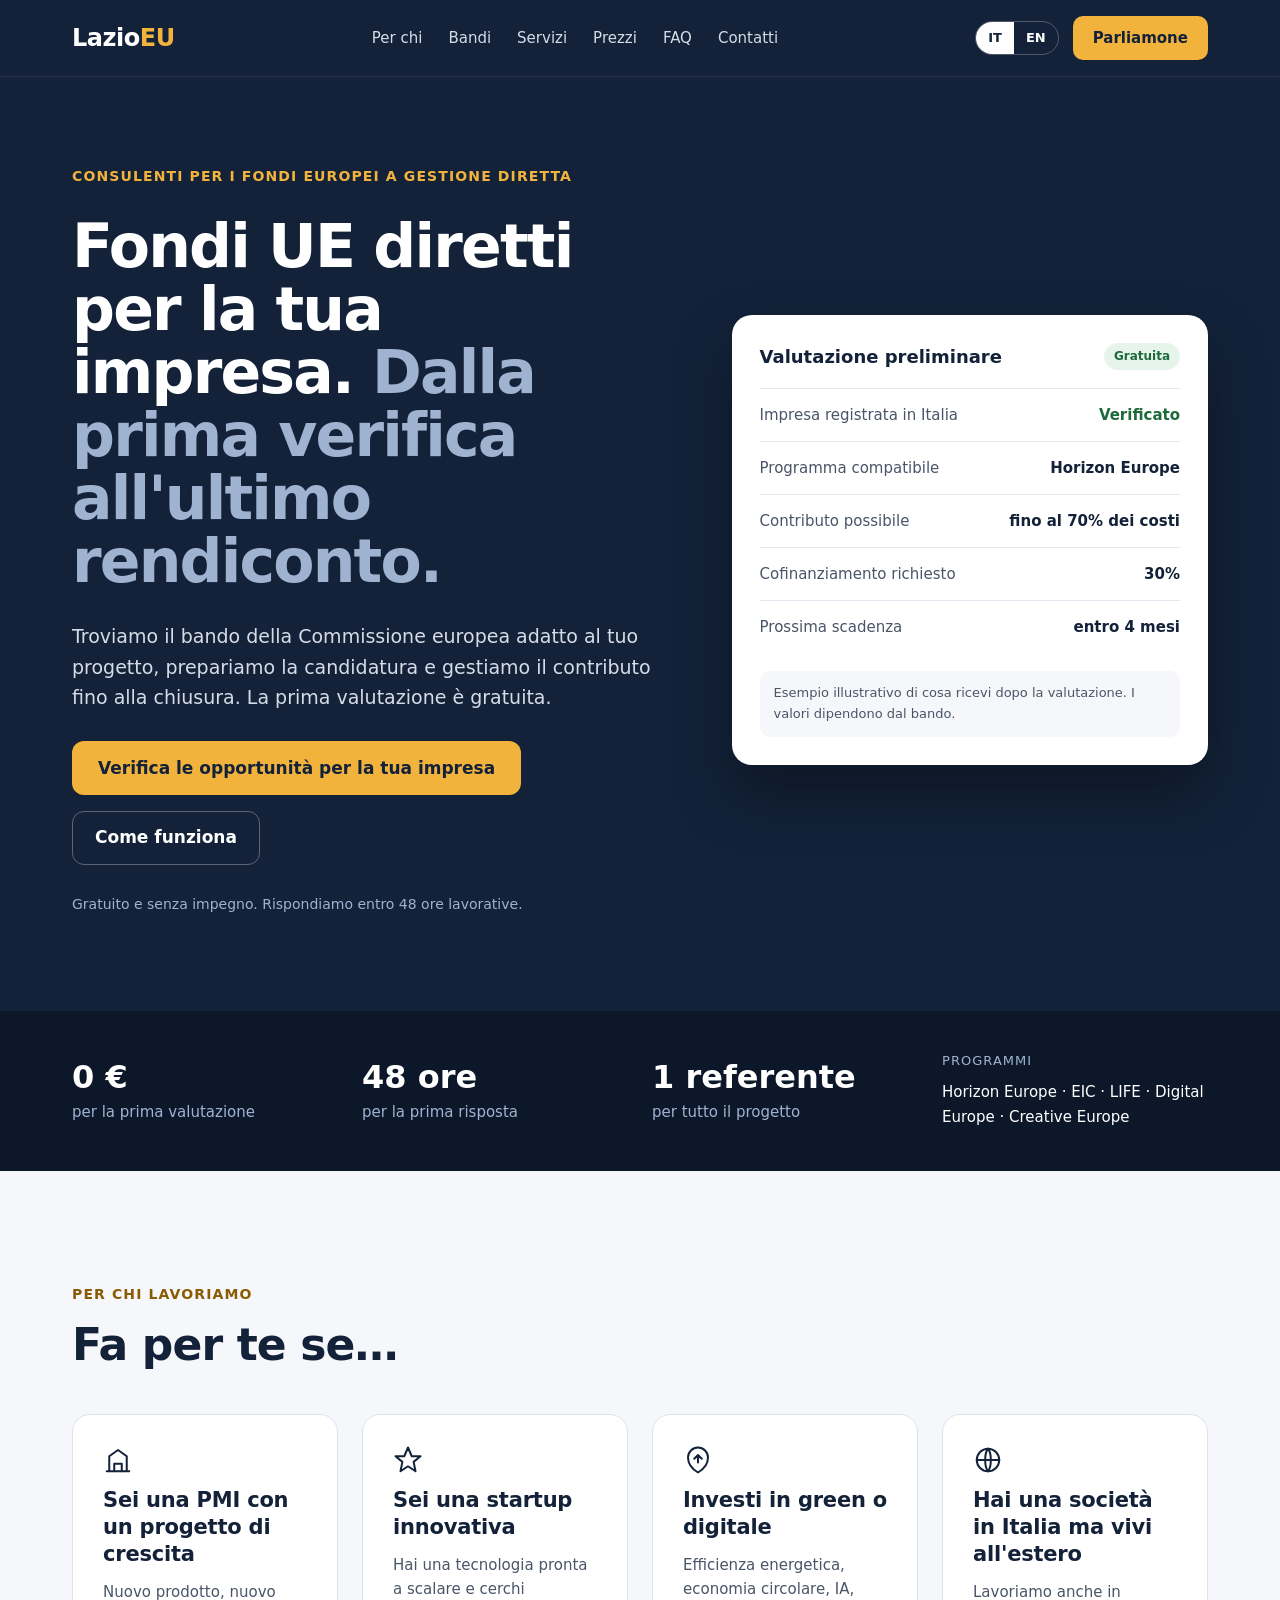
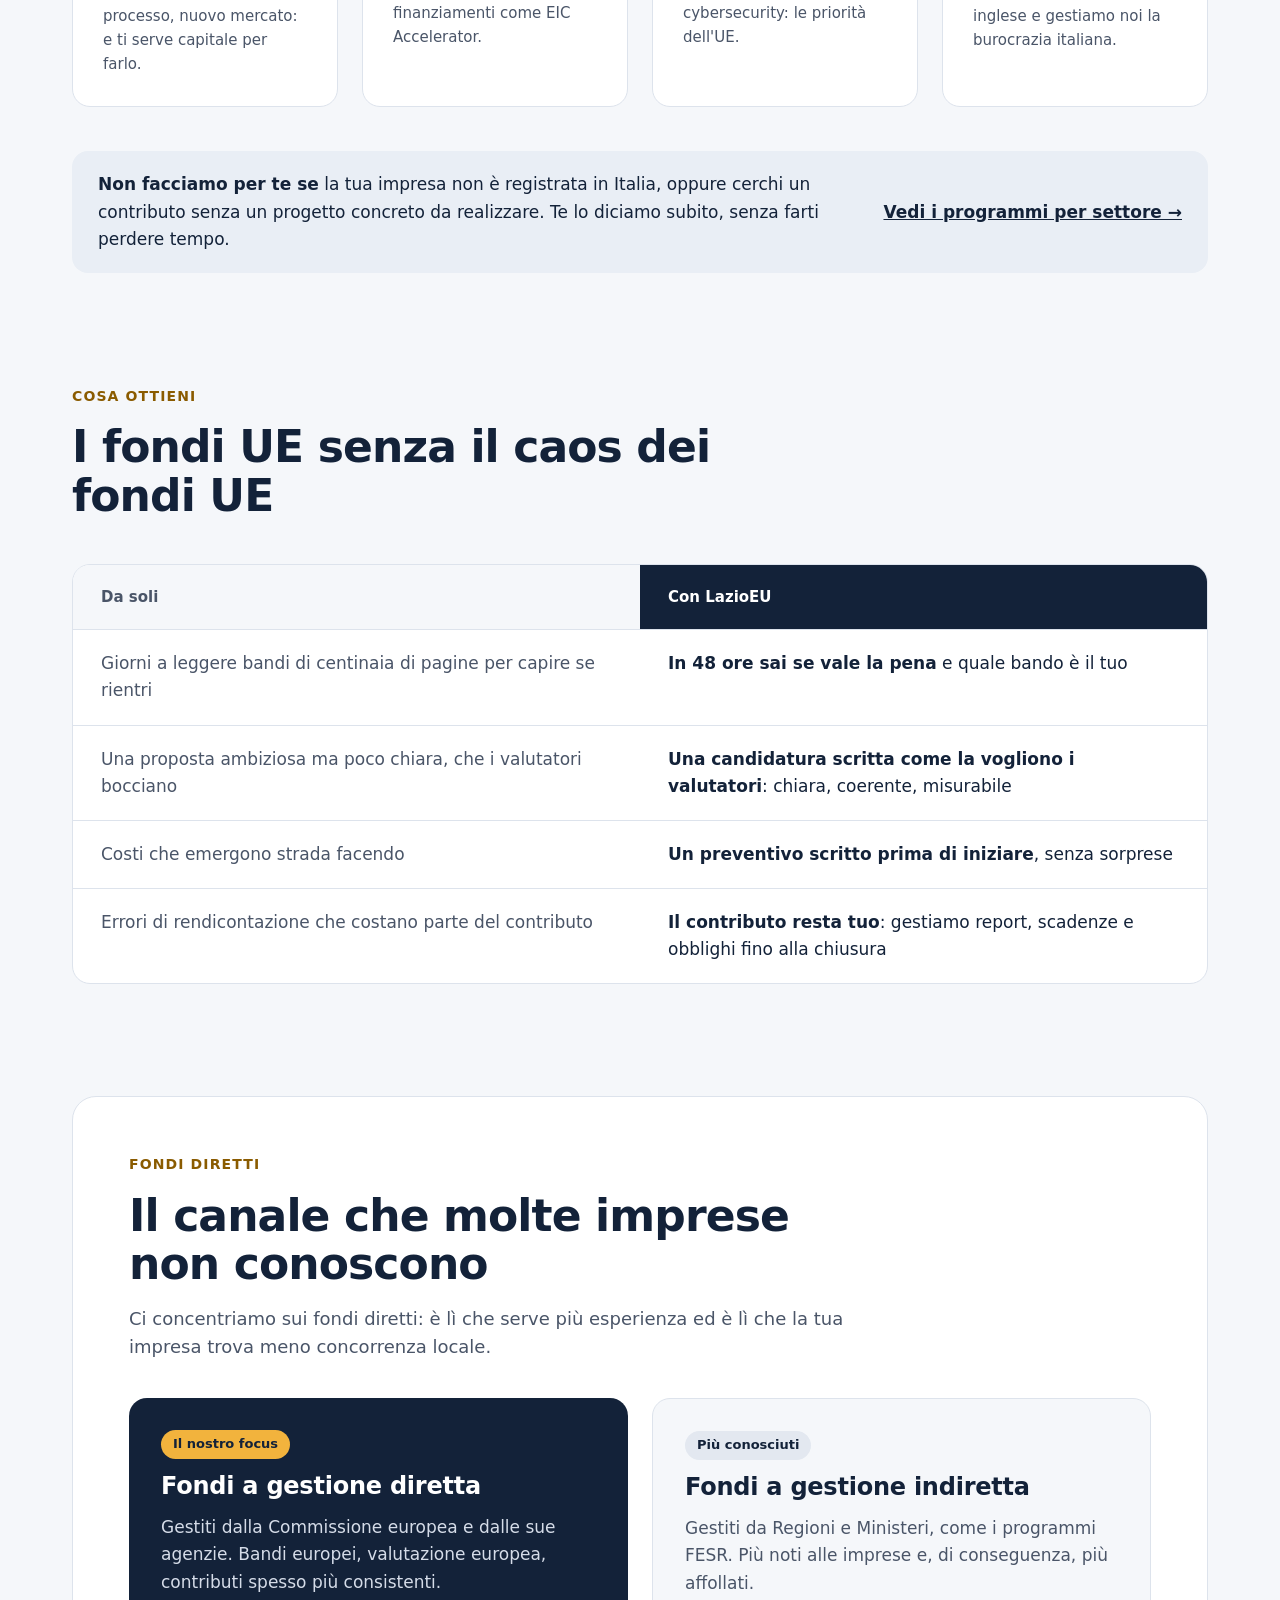
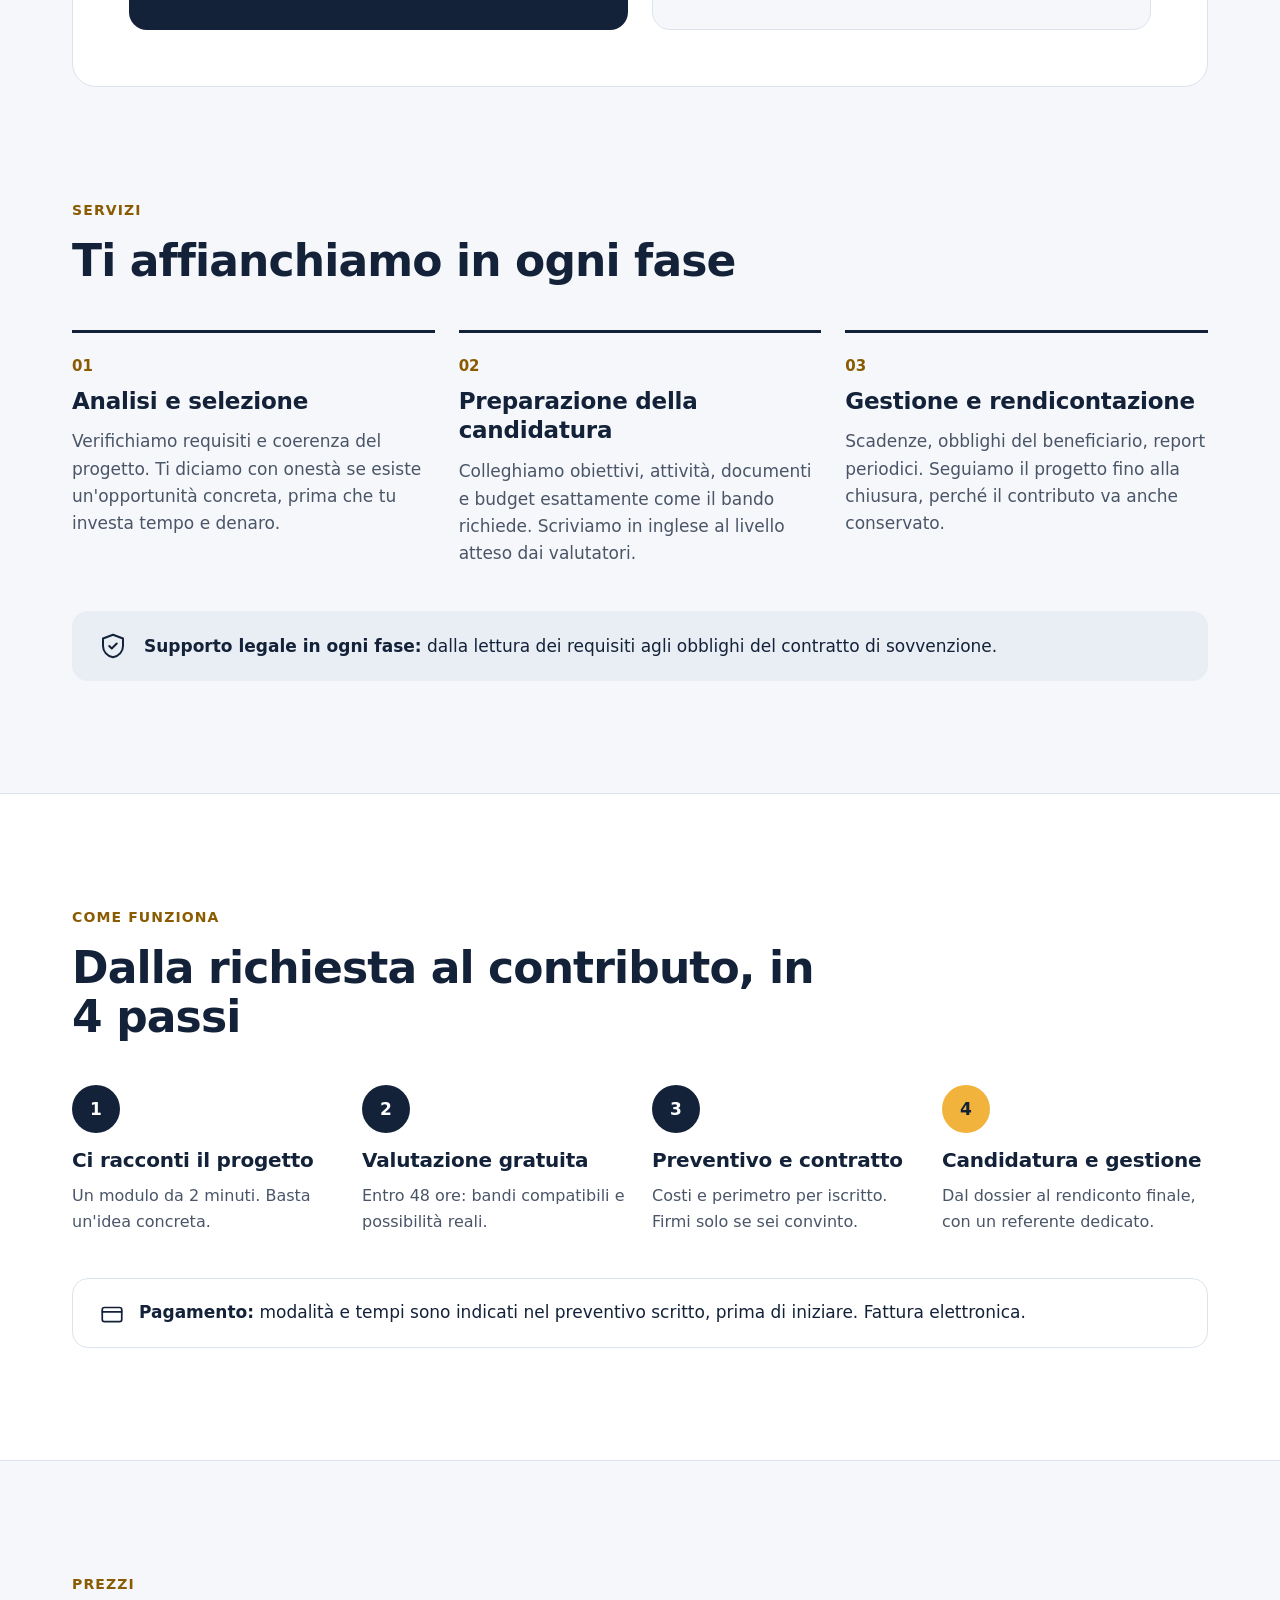
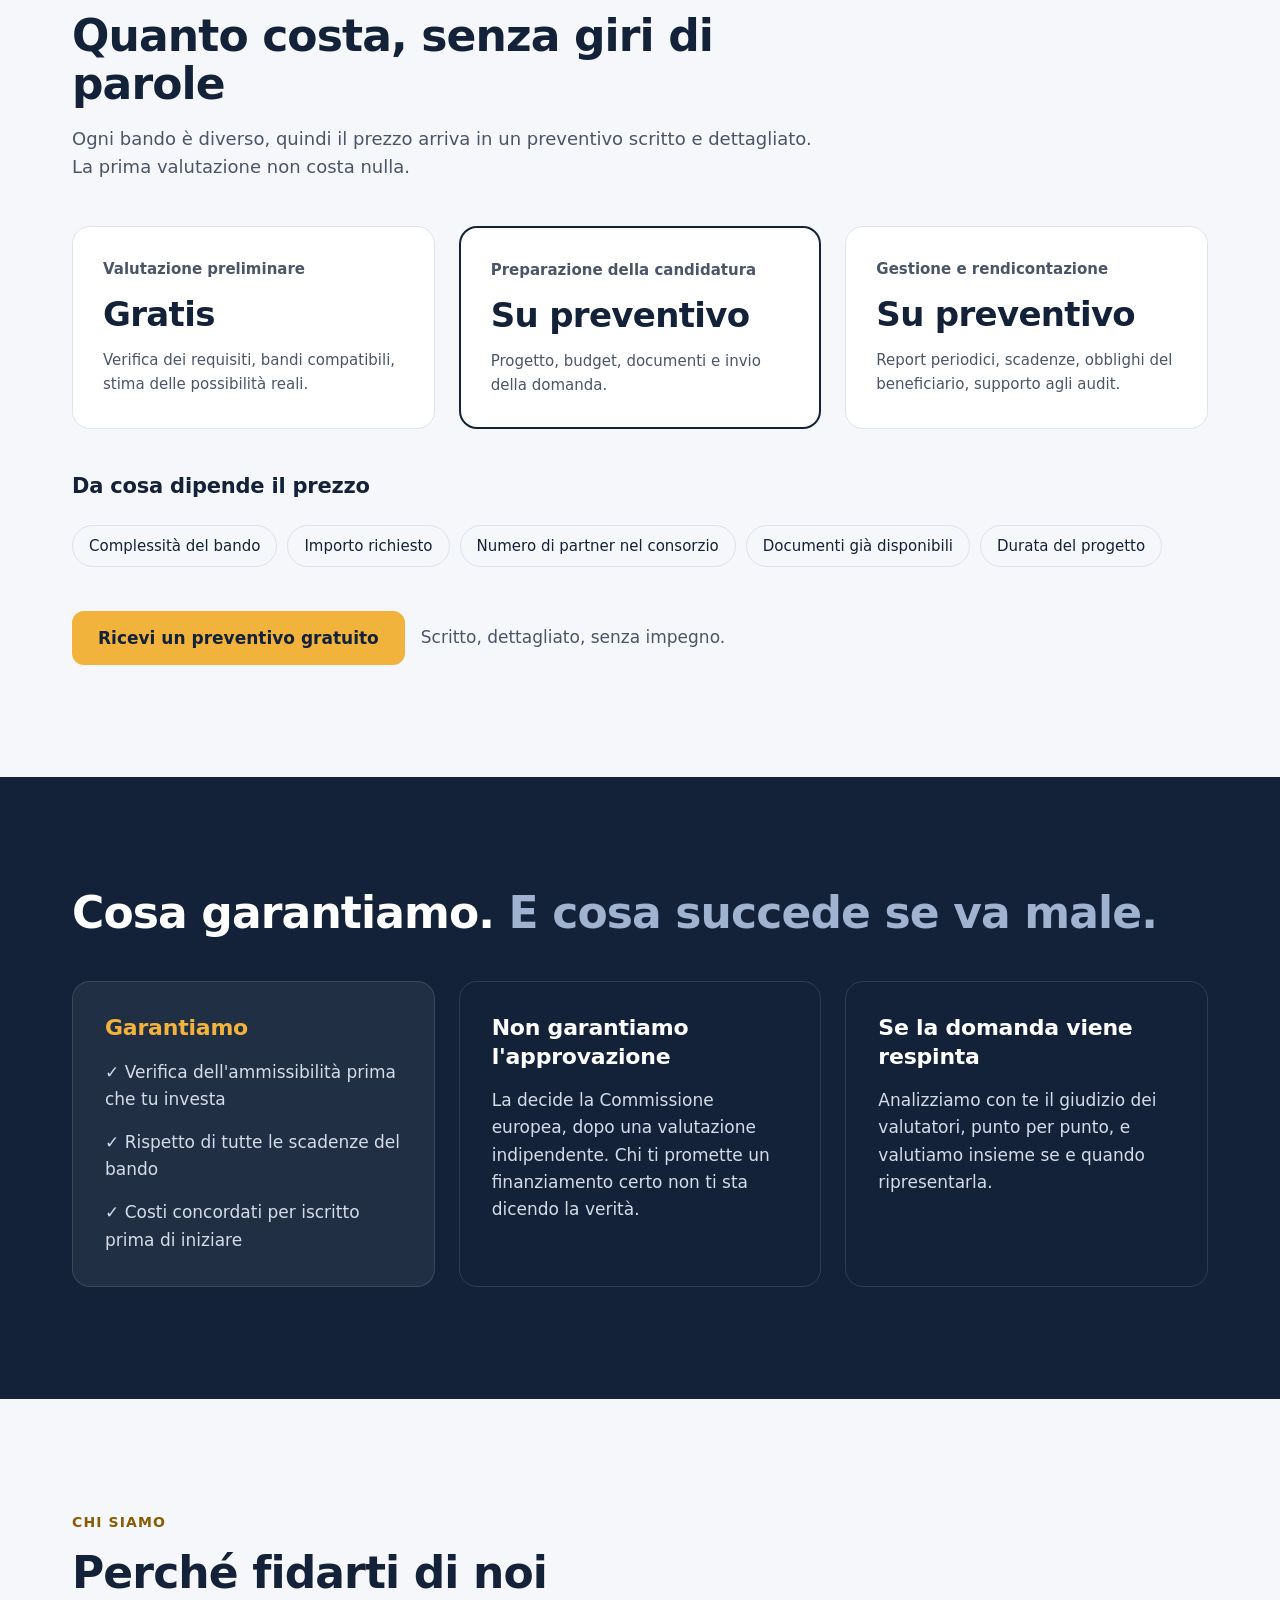
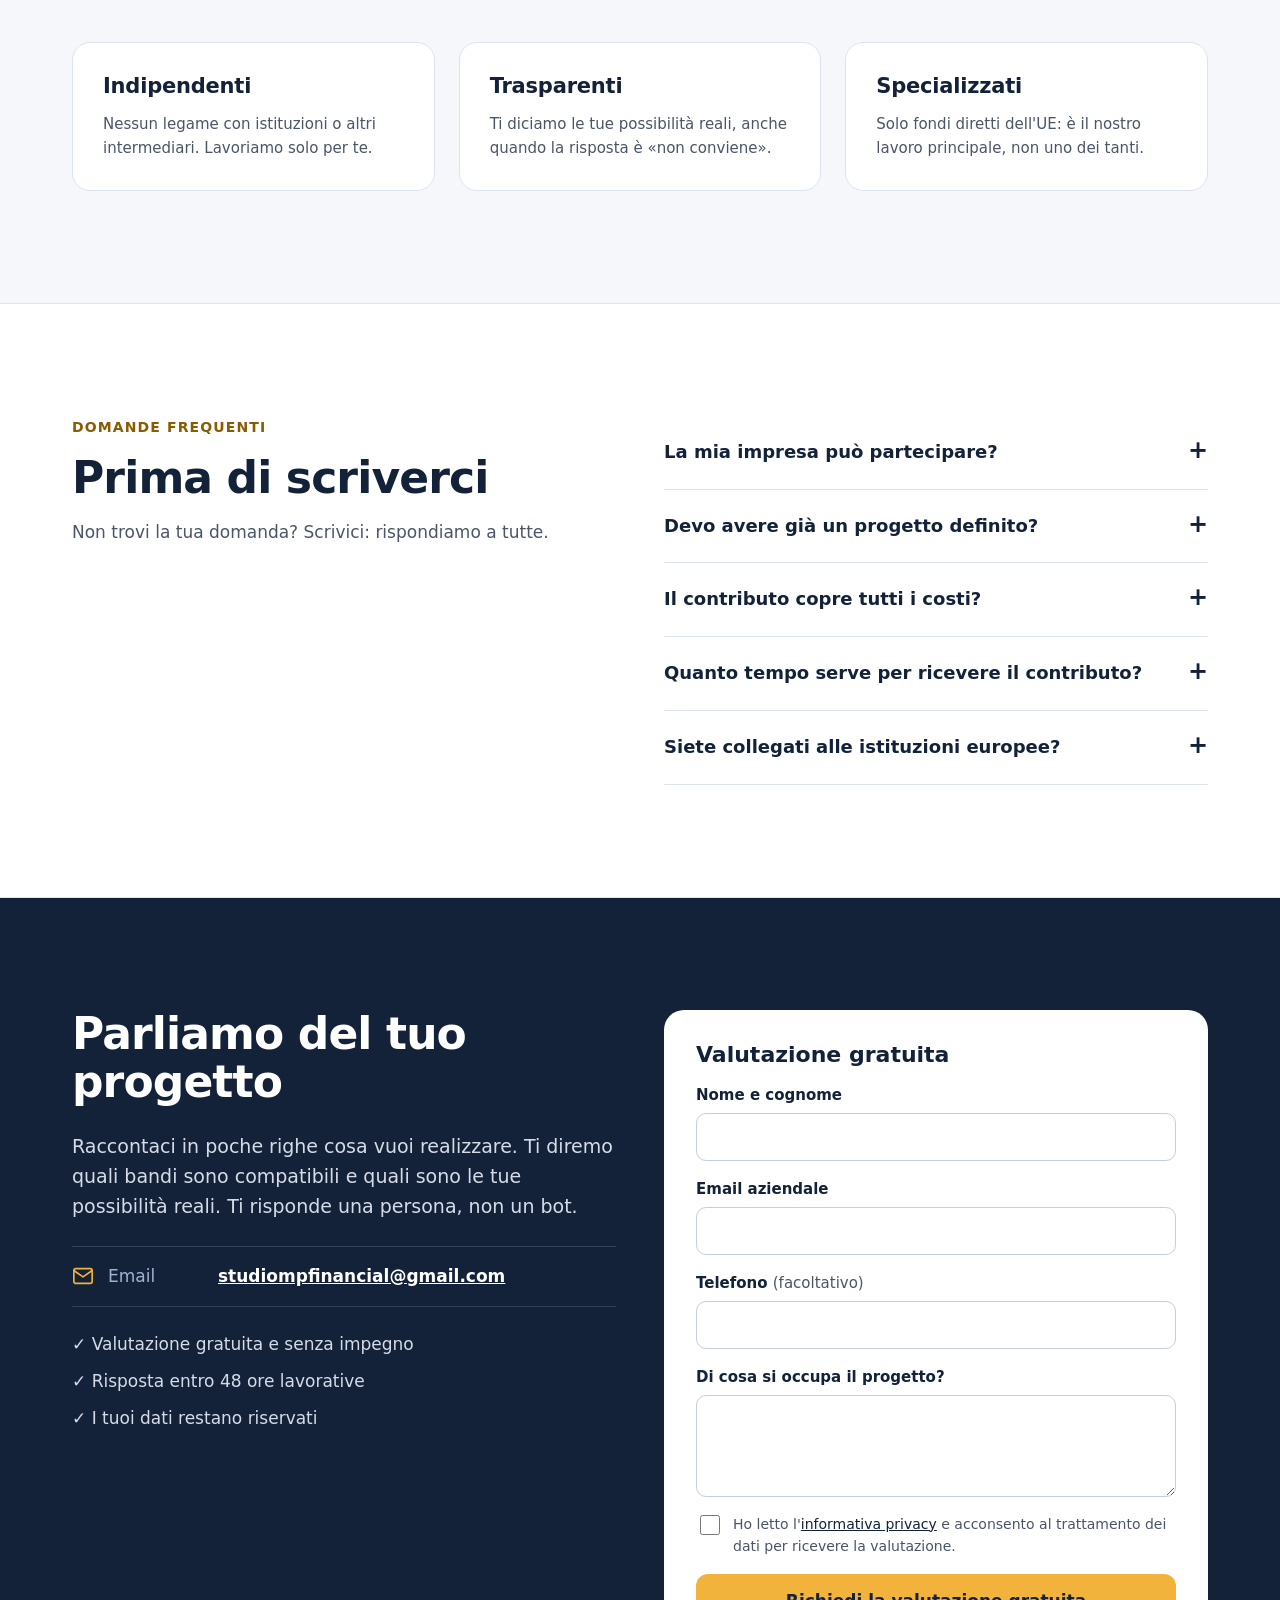
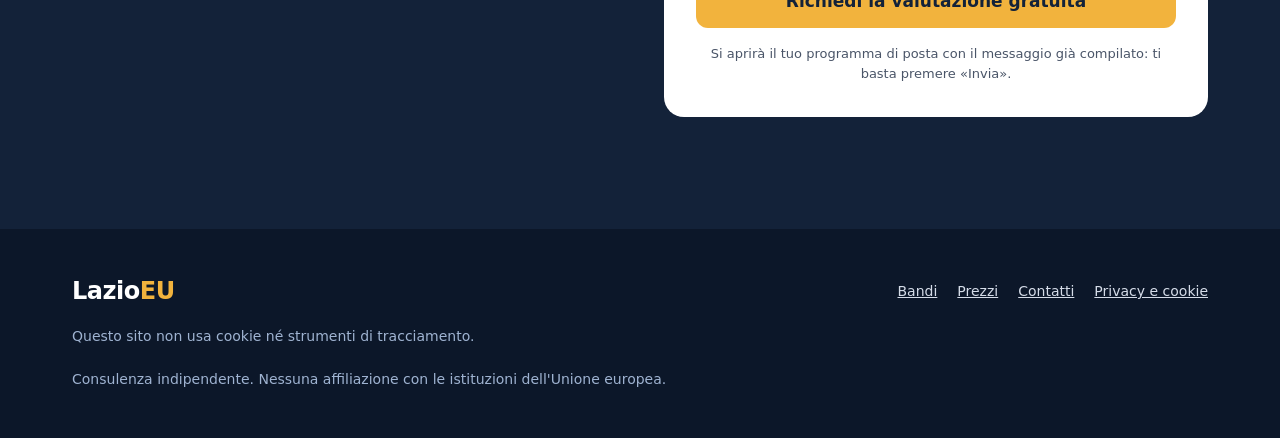
==== commit 53636bf8: "Nuovo sito LazioEU: home, bandi, privacy (IT + EN) - Home riprogettata secondo i 10 domande del clie" ====
--- a/index.html
+++ b/index.html
@@ -1,78 +1,238 @@
-<!DOCTYPE html><html lang="it"><head><meta charset="utf-8"><meta name="viewport" content="width=device-width,initial-scale=1,viewport-fit=cover"><title>Fondi UE per la tua impresa | Studio Legale Bandi UE</title><meta name="description" content="Avvocati specializzati in bandi europei: verifica gratuita entro 24 ore per la tua impresa."><style>
-:root{--navy:#0b2a6f;--blue:#1d5cff;--amber:#ffb703;--cream:#fff7e3;--ink:#16223b;--mut:#55627a;--soft:#f1f5ff;--line:#dbe4f3}
-*{box-sizing:border-box}html{scroll-behavior:smooth;-webkit-text-size-adjust:100%;overflow-x:hidden}
-body{margin:0;font:16px/1.65 system-ui,-apple-system,"Segoe UI",Roboto,sans-serif;color:var(--ink);background:#fff;padding-bottom:76px;overflow-x:hidden}
-a:focus-visible,button:focus-visible,summary:focus-visible,input:focus-visible{outline:3px solid var(--amber);outline-offset:2px}
-.w{max-width:1040px;margin:0 auto;padding:0 22px}
-img{max-width:100%}
-header{position:sticky;top:0;z-index:50;background:#fff;box-shadow:0 1px 0 var(--line)}
-.hb{display:flex;align-items:center;justify-content:space-between;height:68px}
-.logo{display:flex;align-items:center;gap:10px;font-weight:800;font-size:clamp(16px,4.7vw,20px);letter-spacing:-.01em;color:var(--navy);text-decoration:none;white-space:nowrap}
-.logo i{display:grid;place-items:center;width:36px;height:36px;border-radius:11px;flex:none;background:var(--navy);color:var(--amber);font-style:normal;font-size:21px}
-.mb{flex:none;font:700 14px system-ui;border:0;border-radius:99px;padding:10px 18px;background:var(--soft);color:var(--navy);cursor:pointer}
-.tel{display:none}
-nav.m{display:none;background:#fff;padding:4px 22px 22px;border-top:1px solid var(--line)}nav.m.open{display:block}
-nav.m a{display:flex;justify-content:space-between;color:var(--navy);text-decoration:none;font-size:20px;font-weight:600;padding:15px 0;border-bottom:1px solid var(--line)}nav.m a:after{content:"→";color:var(--blue)}nav.m a[aria-current]{color:var(--blue)}
-/* hero */
-.hero{position:relative;overflow:hidden;background:linear-gradient(160deg,#0b2a6f 0%,#1646b8 100%);color:#fff;padding:40px 0 78px}
-.hero:before{content:"";position:absolute;right:-90px;top:-90px;width:300px;height:300px;border-radius:50%;background:rgba(255,183,3,.16)}
-.hero:after{content:"";position:absolute;left:-70px;bottom:-110px;width:240px;height:240px;border-radius:50%;background:rgba(255,255,255,.07)}
-.hero .w{position:relative;z-index:1}
-.ey{display:inline-block;font-size:14px;letter-spacing:.13em;text-transform:uppercase;font-weight:800;color:var(--blue);margin:0 0 10px}
-.hero .ey{color:var(--amber)}
-h1{font-size:clamp(34px,9.6vw,58px);line-height:1.07;letter-spacing:-.02em;margin:0 0 16px}
-.lead{font-size:19px;color:#d8e4ff;margin:0 0 22px}
-ul.ok{list-style:none;padding:0;margin:0 0 28px}ul.ok li{position:relative;padding-left:34px;margin:12px 0}
-ul.ok li:before{content:"✓";position:absolute;left:0;top:1px;width:23px;height:23px;border-radius:50%;background:var(--amber);color:var(--navy);font-size:13px;font-weight:900;display:grid;place-items:center}
-.btn{display:block;text-align:center;background:var(--amber);color:var(--navy);font-weight:800;font-size:18px;text-decoration:none;padding:17px 22px;border-radius:16px;box-shadow:0 10px 24px rgba(255,183,3,.32)}
-.btn.ghost{background:transparent;color:#fff;box-shadow:none;border:2px solid rgba(255,255,255,.4);margin-top:12px}
-.hero-img{display:none}
-.stats{position:relative;z-index:2;margin:-44px 22px 0;background:#fff;border-radius:20px;box-shadow:0 14px 36px rgba(11,42,111,.16);display:grid;grid-template-columns:repeat(3,1fr);max-width:996px}
-.stats div{padding:18px 6px;text-align:center;border-right:1px solid var(--line)}.stats div:last-child{border:0}
-.stats b{display:block;font-size:26px;line-height:1.1;color:var(--blue)}.stats span{display:block;margin-top:5px;font-size:12.5px;line-height:1.3;color:var(--mut)}
-/* sections */
-.cols>.l{margin-bottom:28px}.sec{padding:54px 0}.sec.soft{background:var(--soft)}.sec.cream{background:var(--cream)}
-h2{font-size:32px;line-height:1.15;color:var(--navy);margin:0 0 14px;letter-spacing:-.01em}
-.sub{color:var(--mut);margin:0 0 26px;font-size:16px}
-.svc{list-style:none;margin:0;padding:0}
-.svc li{position:relative;padding:22px 0 22px 66px;border-top:1px solid var(--line)}
-.svc li:first-child{border-top:0}
-.svc .n{position:absolute;left:0;top:20px;width:48px;height:48px;border-radius:15px;background:var(--navy);color:var(--amber);font-weight:900;font-size:20px;display:grid;place-items:center}
-.svc li:nth-child(even) .n{background:var(--amber);color:var(--navy)}
-.svc h3{font-size:26px;color:var(--navy);margin:0 0 6px;line-height:1.2}.svc p{margin:0;color:var(--mut);font-size:15.5px}
-.tags{display:flex;flex-wrap:wrap;gap:10px;margin:0;padding:0;list-style:none}
-.tags li{background:#fff;border:1.5px solid var(--line);color:var(--navy);font-weight:700;padding:11px 18px;border-radius:99px;font-size:16px}
-.who{margin:0;padding:0;list-style:none}.who li{padding:18px 0;border-top:1px solid #e7dcc0}.who li:first-child{border-top:0}.who b{display:block;font-size:24px;color:var(--navy)}.who span{color:var(--mut)}
-.tl{list-style:none;margin:0;padding:0 0 0 34px;border-left:3px dashed #9db8ff}
-.tl li{position:relative;padding:0 0 28px}.tl li:last-child{padding:0}
-.tl li:before{content:attr(data-n);position:absolute;left:-54px;top:-2px;width:38px;height:38px;border-radius:50%;background:var(--blue);color:#fff;font-weight:800;display:grid;place-items:center;box-shadow:0 0 0 6px #fff}
-.sec.soft .tl li:before{box-shadow:0 0 0 6px var(--soft)}
-.tl b{display:block;font-size:24px;color:var(--navy)}.tl span{color:var(--mut)}
-.fund{margin:0;padding:0;list-style:none}.fund li{padding:16px 0 16px 20px;border-left:5px solid var(--amber);margin:0 0 14px;background:linear-gradient(90deg,#fff7e3,transparent)}.fund b{color:var(--navy);font-size:22px}.fund span{display:block;color:var(--mut)}
-.pic{display:block;width:100%;height:auto;border-radius:26px;box-shadow:0 18px 40px rgba(11,42,111,.18);margin:0 0 24px}
-.big{font-size:18px;line-height:1.55;margin:0 0 14px}
-details{border-bottom:1px solid var(--line);padding:16px 0}summary{display:flex;justify-content:space-between;gap:14px;cursor:pointer;list-style:none;font-weight:700;font-size:21px;line-height:1.3;color:var(--navy)}summary::-webkit-details-marker{display:none}summary:after{content:"+";font-size:26px;line-height:1;color:var(--blue)}details[open] summary:after{content:"–"}details p{margin:10px 0 0;color:var(--mut);font-size:15.5px}
-.hd{background:linear-gradient(160deg,#0b2a6f,#1646b8);color:#fff;padding:36px 0 40px;position:relative;overflow:hidden}.hd:before{content:"";position:absolute;right:-60px;top:-60px;width:200px;height:200px;border-radius:50%;background:rgba(255,183,3,.18)}.hd .w{position:relative}.hd h1{font-size:clamp(32px,8.6vw,48px);margin:0 0 8px}.hd p{margin:0;color:#d8e4ff;font-size:18px}
-.cta{padding:46px 0;background:var(--cream);text-align:center}.cta h2{margin-bottom:18px}.cta .btn{background:var(--navy);color:#fff;box-shadow:none}
-/* final form */
-.fin{background:linear-gradient(160deg,#0b2a6f,#1646b8);color:#fff;padding:54px 0 60px}
-.fin h2{color:#fff}.fin p.sub{color:#cfdcff}
-form{background:#fff;color:var(--ink);border-radius:24px;padding:24px 20px;box-shadow:0 22px 44px rgba(0,0,0,.28)}
-label{display:block;font-weight:700;font-size:15px;margin:14px 0 6px;color:var(--navy)}
-input,select,textarea{width:100%;font:inherit;font-size:17px;min-height:54px;padding:13px 15px;border:2px solid #cdd8ea;border-radius:14px;background:#fff;color:var(--ink)}
-input:focus,select:focus,textarea:focus{outline:0;border-color:var(--blue);box-shadow:0 0 0 4px rgba(29,92,255,.18)}
-form button{width:100%;margin-top:22px;min-height:58px;font:800 19px system-ui;border:0;border-radius:16px;background:var(--blue);color:#fff;cursor:pointer;box-shadow:0 10px 22px rgba(29,92,255,.35)}
-.note{font-size:13.5px;color:var(--mut);margin:12px 0 0;text-align:center}
-footer{padding:28px 0;font-size:14px;color:var(--mut);text-align:center}
-.bar{position:fixed;left:0;right:0;bottom:0;z-index:60;display:flex;gap:10px;padding:10px 12px calc(10px + env(safe-area-inset-bottom));background:#fff;box-shadow:0 -8px 24px rgba(11,42,111,.14)}
-.bar a{flex:1;text-align:center;padding:15px 8px;border-radius:14px;font-weight:800;text-decoration:none;background:var(--blue);color:#fff}.bar a.c{background:var(--soft);color:var(--navy);flex:.7}
-@media(min-width:861px){
-body{font-size:17px;padding:0}.hb{height:76px}.mb{display:none}.tel{display:inline-block;background:var(--amber);color:var(--navy);font-weight:800;text-decoration:none;font-size:15px;padding:10px 18px;border-radius:99px}
-nav.m{display:flex!important;position:absolute;left:52%;top:0;height:76px;transform:translateX(-50%);align-items:center;padding:0;border:0;gap:4px;background:none}nav.m a{border:0;font-size:14px;padding:8px 10px;border-radius:99px}nav.m a:after{display:none}nav.m a[aria-current]{background:var(--soft)}
-.hero{padding:88px 0 120px}.hero .w{display:grid;grid-template-columns:1.15fr .85fr;gap:50px;align-items:center}.hero-img{display:block;border-radius:30px;box-shadow:0 24px 50px rgba(0,0,0,.3)}
-.btn{display:inline-block}.btn.ghost{margin:0 0 0 12px}.stats{margin:-56px auto 0}.stats b{font-size:36px}.stats span{font-size:15px}
-.sec{padding:92px 0}.cols>.l{margin:0}.cols{display:grid;grid-template-columns:1fr 1.5fr;gap:64px;align-items:start}.cols>.l{position:sticky;top:100px}h2{font-size:40px}
-.bar{display:none}.fin{padding:96px 0}.fin .w{display:grid;grid-template-columns:1fr 1fr;gap:64px;align-items:center}.hd{padding:60px 0}.cta{padding:70px 0}.cta .btn{display:inline-block}}
-</style></head><body><header><div class="w hb"><a class="logo" href="index.html"><i>★</i>Studio Legale Bandi UE</a><a class="tel" href="tel:+390000000000">+39 000 000 0000</a><button class="mb" aria-expanded="false" aria-controls="mn">Menu</button></div><nav class="m" id="mn"><a href="index.html" aria-current=page>Home</a><a href="servizi.html">Servizi</a><a href="per-chi.html">Per chi</a><a href="formazione.html">Formazione</a><a href="studio.html">Lo studio</a><a href="contatti.html">Contatti</a></nav></header><main>
-<section class="hero"><div class="w"><div><span class="ey">Studio legale · Bandi UE</span><h1>Scopri se la tua impresa può ottenere fondi europei</h1><p class="lead">Siamo avvocati specializzati in bandi europei e contributi pubblici. Qui sotto trovi tutto quello che facciamo. Poi, se vuoi, ci scrivi.</p><ul class="ok"><li>Verifica gratuita e senza impegno</li><li>Seguiamo tutta la pratica, dall'inizio alla fine</li><li>Un solo referente, in italiano</li></ul><a class="btn" href="#servizi">Scopri cosa offriamo ↓</a></div><img class="hero-img" src="img/avvocata.svg" alt="Avvocata dello studio" width="400" height="400"></div></section>
-<div class="stats"><div><b>24 ore</b><span>per la prima risposta</span></div><div><b>0 €</b><span>verifica iniziale</span></div><div><b>1</b><span>referente per tutto</span></div></div><span id="servizi"></span><section class="sec "><div class="w cols"><div class="l"><span class="ey">Cosa offriamo</span><h2>Un aiuto completo, in 4 passi</h2><p class="sub" style="margin:0">Puoi affidarci tutto il percorso oppure solo la parte che ti serve.</p></div><div><ol class="svc"><li><span class="n">1</span><h3>Ricerca dei bandi</h3><p>Partiamo dalla tua attività, dalle dimensioni e dai tuoi progetti. Cerchiamo i contributi europei, nazionali e regionali compatibili e ti diciamo quali convengono davvero.</p></li><li><span class="n">2</span><h3>Strategia e progetto</h3><p>Definiamo obiettivi, budget e partner. Scriviamo il progetto seguendo i criteri di valutazione, così la commissione trova subito ciò che cerca.</p></li><li><span class="n">3</span><h3>Contratto e conformità</h3><p>Prima della firma leggiamo con te obblighi, scadenze e aiuti di Stato. Un errore qui può costare il contributo: lo evitiamo.</p></li><li><span class="n">4</span><h3>Gestione e rendicontazione</h3><p>Dopo l'approvazione ti seguiamo con controlli, spese e documenti fino al saldo finale.</p></li></ol></div></div></section><section class="sec cream"><div class="w cols"><div class="l"><span class="ey">A chi serve</span><h2>Per chi lavoriamo</h2><p class="sub" style="margin:0">Se hai un progetto da finanziare, probabilmente esiste un bando per te.</p></div><div><ul class="who"><li><b>Imprese e PMI</b><span>Investimenti, macchinari, digitale, energia, internazionalizzazione.</span></li><li><b>Startup</b><span>Bandi per l'innovazione e per le nuove imprese.</span></li><li><b>Ricerca e università</b><span>Candidature ai programmi europei di ricerca.</span></li><li><b>Terzo settore ed enti</b><span>Progetti sociali, culturali e ambientali.</span></li></ul></div></div></section><section class="sec soft"><div class="w cols"><div class="l"><span class="ey">Come funziona</span><h2>Dalla prima mail al contributo</h2><p class="sub" style="margin:0">Quattro tappe, senza burocrazia inutile.</p></div><div><ol class="tl"><li data-n="1"><b>Ci scrivi</b><span>Compili un modulo in un minuto, senza documenti.</span></li><li data-n="2"><b>Ti rispondiamo entro 24 ore</b><span>Ti diciamo se esistono bandi adatti e se conviene partecipare.</span></li><li data-n="3"><b>Prepariamo la domanda</b><span>Concordiamo costi e tempi, poi scriviamo e presentiamo la richiesta.</span></li><li data-n="4"><b>Firmi e incassi</b><span>Ti assistiamo con il contratto e la rendicontazione.</span></li></ol><img class="pic" style="margin:30px 0 0" src="img/contratto.svg" alt="Firma di un contratto di finanziamento" width="400" height="400"></div></div></section><section class="sec "><div class="w cols"><div class="l"><span class="ey">Dove cerchiamo</span><h2>Quali fondi esistono</h2><p class="sub" style="margin:0">Guardiamo tutto, non solo i bandi più famosi.</p></div><div><ul class="fund"><li><b>Programmi dell'Unione Europea</b><span>Innovazione, ricerca, ambiente, cultura.</span></li><li><b>Fondi regionali (FESR)</b><span>Investimenti, digitale, competenze.</span></li><li><b>Bandi ministeriali e PNRR</b><span>Imprese, startup e filiere.</span></li><li><b>Bandi di fondazioni</b><span>Progetti sociali e territoriali.</span></li></ul></div></div></section><section class="sec soft"><div class="w cols"><div class="l"><span class="ey">Chi risponde</span><h2>Ogni richiesta la legge un avvocato</h2><p class="sub" style="margin:0">Non è un call center e non è un software.</p></div><div><img class="pic" src="img/avvocata.svg" alt="Avvocata dello studio" width="400" height="400"><p class="big">Una nostra avvocata guarda la tua situazione, controlla se ci sono bandi adatti e ti scrive in modo semplice cosa conviene fare.</p><p class="sub" style="margin:0">Molte imprese rinunciano ai fondi perché la burocrazia sembra troppo complicata o perché temono di sbagliare. Noi ci occupiamo proprio di questo.</p></div></div></section><section class="sec cream"><div class="w cols"><div class="l"><span class="ey">Per i team</span><h2>Formazione su misura</h2><p class="sub" style="margin:0">Se vuoi imparare a gestire i bandi in autonomia.</p></div><div><p class="big">Incontri pratici di circa 3 ore, online o in sede, con esercizi su casi reali: ricerca dei bandi, documenti, gestione e rendicontazione.</p><a class="btn" style="background:var(--navy);color:#fff;box-shadow:none;margin-top:18px" href="formazione.html">Vedi la formazione</a></div></div></section><section class="sec "><div class="w cols"><div class="l"><span class="ey">Domande</span><h2>Domande frequenti</h2><p class="sub" style="margin:0">Le risposte brevi alle domande più comuni.</p></div><div><details><summary>Quanto costa la verifica iniziale?</summary><p>Niente. È gratuita e senza obbligo di proseguire.</p></details><details><summary>Posso avere la certezza del contributo?</summary><p>No, nessuno può garantirla. Valutiamo con te le possibilità reali e presentiamo la domanda migliore possibile.</p></details><details><summary>Chi può fare richiesta?</summary><p>Imprese, startup, professionisti, enti di ricerca e associazioni che operano in Italia.</p></details><details><summary>Quanto tempo serve?</summary><p>Dipende dal bando. Con la verifica ti diciamo subito scadenze e tempi necessari.</p></details><details><summary>Mi seguite anche dopo la domanda?</summary><p>Sì: contratto, controlli e rendicontazione delle spese fino all'erogazione.</p></details></div></div></section><section class="fin" id="fine"><div class="w"><div><span class="ey" style="color:var(--amber)">Ultimo passo</span><h2>Hai letto tutto? Ora tocca a te.</h2><p class="sub">Lascia i tuoi dati: un avvocato guarda la tua situazione e ti risponde entro 24 ore lavorative. Gratis e senza impegno.</p><ul class="ok" style="margin:0"><li>Nessun costo per la prima verifica</li><li>Nessun obbligo di proseguire</li><li>Risposta chiara, in italiano</li></ul></div><form id="richiesta" action="https://formspree.io/f/INSERISCI_ID" method="POST"><label for="n">Nome e cognome</label><input id="n" name="nome" required autocomplete="name"><label for="t">Telefono</label><input id="t" name="telefono" type="tel" required autocomplete="tel"><label for="e">Email</label><input id="e" name="email" type="email" required autocomplete="email"><label for="o">Tipo di attività</label><select id="o" name="tipo" required><option value="">Seleziona</option><option>Impresa / PMI</option><option>Startup</option><option>Libero professionista</option><option>Ricerca / università</option><option>Ente o associazione</option></select><label for="m">Cosa vuoi realizzare? (facoltativo)</label><textarea id="m" name="messaggio" rows="3"></textarea><button type="submit">Invia la richiesta</button><p class="note">Ti rispondiamo entro 24 ore lavorative. I tuoi dati restano riservati.</p></form></div></section></main><footer><div class="w">Studio Legale Bandi UE · P.IVA 00000000000 · info@example.it · <a href="#" style="color:inherit">Privacy</a></div></footer><div class="bar"><a class="c" href="tel:+390000000000">Chiama</a><a href="#fine">Verifica gratuita</a></div><script>var b=document.querySelector(".mb"),n=document.querySelector("nav.m");b.onclick=function(){b.setAttribute("aria-expanded",n.classList.toggle("open"));b.textContent=n.classList.contains("open")?"Chiudi":"Menu"}</script></body></html>+<!doctype html>
+<html lang="it">
+<head>
+<meta charset="utf-8">
+<meta name="viewport" content="width=device-width,initial-scale=1">
+<meta http-equiv="Content-Security-Policy" content="default-src 'self'; script-src 'self'; style-src 'self' https://fonts.bunny.net; font-src https://fonts.bunny.net; img-src 'self' data:; connect-src 'none'; form-action 'none'; base-uri 'self'; object-src 'none'">
+<meta name="referrer" content="strict-origin-when-cross-origin">
+<meta name="robots" content="noindex, nofollow">
+<title>LazioEU — Fondi UE diretti per la tua impresa</title>
+<meta name="description" content="Consulenti indipendenti per i fondi europei a gestione diretta: troviamo il bando della Commissione europea adatto al tuo progetto, prepariamo la candidatura e gestiamo il contributo. Prima valutazione gratuita.">
+<meta name="theme-color" content="#132239">
+<link rel="icon" href="assets/favicon.svg" type="image/svg+xml">
+<link rel="alternate" hreflang="en" href="en/">
+<link rel="preconnect" href="https://fonts.bunny.net">
+<link rel="stylesheet" href="https://fonts.bunny.net/css?family=manrope:600,700,800|inter:400,500,600,700&amp;display=swap">
+<link rel="stylesheet" href="assets/site.css">
+<script src="assets/site.js" defer></script>
+</head>
+<body>
+<a class="skip" href="#main">Vai al contenuto</a>
+
+<header class="site-h">
+<div class="wrap hb">
+<a class="logo" href="./">Lazio<span>EU</span></a>
+<nav class="nav" id="nav" aria-label="Navigazione principale">
+<a href="#per-chi">Per chi</a>
+<a href="bandi.html">Bandi</a>
+<a href="#servizi">Servizi</a>
+<a href="#prezzi">Prezzi</a>
+<a href="#faq">FAQ</a>
+<a href="#contatto">Contatti</a>
+</nav>
+<div class="hact">
+<div class="lang"><span aria-current="true">IT</span><a href="en/" hreflang="en" lang="en">EN</a></div>
+<a class="btn sm" href="#contatto">Parliamone</a>
+<button class="menu-btn" type="button" aria-controls="nav" aria-expanded="false">Menu</button>
+</div>
+</div>
+</header>
+
+<main id="main">
+
+<section class="hero dark">
+<div class="wrap hero-grid">
+<div class="hero-copy">
+<p class="eyebrow">Consulenti per i fondi europei a gestione diretta</p>
+<h1>Fondi UE diretti per la tua impresa. <span>Dalla prima verifica all'ultimo rendiconto.</span></h1>
+<p class="lead">Troviamo il bando della Commissione europea adatto al tuo progetto, prepariamo la candidatura e gestiamo il contributo fino alla chiusura. La prima valutazione è gratuita.</p>
+<div class="cta-row">
+<a class="btn" href="#contatto">Verifica le opportunità per la tua impresa</a>
+<a class="btn-ghost" href="#come">Come funziona</a>
+</div>
+<p class="micro">Gratuito e senza impegno. Rispondiamo entro 48 ore lavorative.</p>
+</div>
+<aside class="assess" aria-label="Esempio di valutazione preliminare">
+<div class="assess-top"><p class="assess-title">Valutazione preliminare</p><span class="badge-ok">Gratuita</span></div>
+<div class="rows">
+<div class="row"><span class="muted">Impresa registrata in Italia</span><b class="ok">Verificato</b></div>
+<div class="row"><span class="muted">Programma compatibile</span><b>Horizon Europe</b></div>
+<div class="row"><span class="muted">Contributo possibile</span><b>fino al 70% dei costi</b></div>
+<div class="row"><span class="muted">Cofinanziamento richiesto</span><b>30%</b></div>
+<div class="row"><span class="muted">Prossima scadenza</span><b>entro 4 mesi</b></div>
+</div>
+<p class="assess-note">Esempio illustrativo di cosa ricevi dopo la valutazione. I valori dipendono dal bando.</p>
+</aside>
+</div>
+</section>
+
+<section class="strip" aria-label="In breve">
+<div class="wrap g4">
+<div><p class="fig">0 €</p><p class="fig-l">per la prima valutazione</p></div>
+<div><p class="fig">48 ore</p><p class="fig-l">per la prima risposta</p></div>
+<div><p class="fig">1 referente</p><p class="fig-l">per tutto il progetto</p></div>
+<div><p class="cap">Programmi</p><p class="progs">Horizon Europe · EIC · LIFE · Digital Europe · Creative Europe</p></div>
+</div>
+</section>
+
+<section class="sec" id="per-chi">
+<div class="wrap stack">
+<div class="head"><p class="eyebrow">Per chi lavoriamo</p><h2 class="h2">Fa per te se…</h2></div>
+<div class="g4">
+<div class="card"><svg class="ico" aria-hidden="true" viewBox="0 0 24 24"><path d="M3 21h18M5 21V9l7-5 7 5v12"/><path d="M9 21v-6h6v6"/></svg><h3 class="h3">Sei una PMI con un progetto di crescita</h3><p class="muted">Nuovo prodotto, nuovo processo, nuovo mercato: e ti serve capitale per farlo.</p></div>
+<div class="card"><svg class="ico" aria-hidden="true" viewBox="0 0 24 24"><path d="M12 2l3 7h7l-5.5 4.5L18 21l-6-4-6 4 1.5-7.5L2 9h7z"/></svg><h3 class="h3">Sei una startup innovativa</h3><p class="muted">Hai una tecnologia pronta a scalare e cerchi finanziamenti come EIC Accelerator.</p></div>
+<div class="card"><svg class="ico" aria-hidden="true" viewBox="0 0 24 24"><path d="M12 22c5-3 8-7 8-12a8 8 0 0 0-16 0c0 5 3 9 8 12z"/><path d="M12 14V8M9 11l3-3 3 3"/></svg><h3 class="h3">Investi in green o digitale</h3><p class="muted">Efficienza energetica, economia circolare, IA, cybersecurity: le priorità dell'UE.</p></div>
+<div class="card"><svg class="ico" aria-hidden="true" viewBox="0 0 24 24"><circle cx="12" cy="12" r="9"/><path d="M3 12h18M12 3c3 3.5 3 14.5 0 18M12 3c-3 3.5-3 14.5 0 18"/></svg><h3 class="h3">Hai una società in Italia ma vivi all'estero</h3><p class="muted">Lavoriamo anche in inglese e gestiamo noi la burocrazia italiana.</p></div>
+</div>
+<div class="note"><p><strong>Non facciamo per te se</strong> la tua impresa non è registrata in Italia, oppure cerchi un contributo senza un progetto concreto da realizzare. Te lo diciamo subito, senza farti perdere tempo.</p><a href="bandi.html">Vedi i programmi per settore →</a></div>
+</div>
+</section>
+
+<section class="sec pt0">
+<div class="wrap stack">
+<div class="head"><p class="eyebrow">Cosa ottieni</p><h2 class="h2">I fondi UE senza il caos dei fondi UE</h2></div>
+<table class="cmp">
+<thead><tr><th scope="col">Da soli</th><th scope="col">Con LazioEU</th></tr></thead>
+<tbody>
+<tr><td>Giorni a leggere bandi di centinaia di pagine per capire se rientri</td><td><strong>In 48 ore sai se vale la pena</strong> e quale bando è il tuo</td></tr>
+<tr><td>Una proposta ambiziosa ma poco chiara, che i valutatori bocciano</td><td><strong>Una candidatura scritta come la vogliono i valutatori</strong>: chiara, coerente, misurabile</td></tr>
+<tr><td>Costi che emergono strada facendo</td><td><strong>Un preventivo scritto prima di iniziare</strong>, senza sorprese</td></tr>
+<tr><td>Errori di rendicontazione che costano parte del contributo</td><td><strong>Il contributo resta tuo</strong>: gestiamo report, scadenze e obblighi fino alla chiusura</td></tr>
+</tbody>
+</table>
+</div>
+</section>
+
+<section class="sec pt0" id="fondi">
+<div class="wrap">
+<div class="panel">
+<div class="head"><p class="eyebrow">Fondi diretti</p><h2 class="h2">Il canale che molte imprese non conoscono</h2><p class="lead muted">Ci concentriamo sui fondi diretti: è lì che serve più esperienza ed è lì che la tua impresa trova meno concorrenza locale.</p></div>
+<div class="g2 gap24">
+<div class="fund main"><span class="pill amber">Il nostro focus</span><h3 class="h3">Fondi a gestione diretta</h3><p>Gestiti dalla Commissione europea e dalle sue agenzie. Bandi europei, valutazione europea, contributi spesso più consistenti.</p></div>
+<div class="fund other"><span class="pill grey">Più conosciuti</span><h3 class="h3">Fondi a gestione indiretta</h3><p class="muted">Gestiti da Regioni e Ministeri, come i programmi FESR. Più noti alle imprese e, di conseguenza, più affollati.</p></div>
+</div>
+</div>
+</div>
+</section>
+
+<section class="sec pt0" id="servizi">
+<div class="wrap stack">
+<div class="head"><p class="eyebrow">Servizi</p><h2 class="h2">Ti affianchiamo in ogni fase</h2></div>
+<div class="g3">
+<div class="svc"><p class="num">01</p><h3 class="h3">Analisi e selezione</h3><p class="muted">Verifichiamo requisiti e coerenza del progetto. Ti diciamo con onestà se esiste un'opportunità concreta, prima che tu investa tempo e denaro.</p></div>
+<div class="svc"><p class="num">02</p><h3 class="h3">Preparazione della candidatura</h3><p class="muted">Colleghiamo obiettivi, attività, documenti e budget esattamente come il bando richiede. Scriviamo in inglese al livello atteso dai valutatori.</p></div>
+<div class="svc"><p class="num">03</p><h3 class="h3">Gestione e rendicontazione</h3><p class="muted">Scadenze, obblighi del beneficiario, report periodici. Seguiamo il progetto fino alla chiusura, perché il contributo va anche conservato.</p></div>
+</div>
+<div class="note"><svg class="ico" aria-hidden="true" viewBox="0 0 24 24"><path d="M12 3l8 3v6c0 4.5-3.4 8.2-8 9-4.6-.8-8-4.5-8-9V6z"/><path d="M9 12l2 2 4-4"/></svg><p><strong>Supporto legale in ogni fase:</strong> dalla lettura dei requisiti agli obblighi del contratto di sovvenzione.</p></div>
+</div>
+</section>
+
+<section class="sec alt" id="come">
+<div class="wrap stack">
+<div class="head"><p class="eyebrow">Come funziona</p><h2 class="h2">Dalla richiesta al contributo, in 4 passi</h2></div>
+<div class="g4">
+<div class="step"><span class="dot">1</span><h3 class="h3">Ci racconti il progetto</h3><p class="muted">Un modulo da 2 minuti. Basta un'idea concreta.</p></div>
+<div class="step"><span class="dot">2</span><h3 class="h3">Valutazione gratuita</h3><p class="muted">Entro 48 ore: bandi compatibili e possibilità reali.</p></div>
+<div class="step"><span class="dot">3</span><h3 class="h3">Preventivo e contratto</h3><p class="muted">Costi e perimetro per iscritto. Firmi solo se sei convinto.</p></div>
+<div class="step"><span class="dot last">4</span><h3 class="h3">Candidatura e gestione</h3><p class="muted">Dal dossier al rendiconto finale, con un referente dedicato.</p></div>
+</div>
+<div class="info"><svg class="ico" aria-hidden="true" viewBox="0 0 24 24"><rect x="3" y="6" width="18" height="13" rx="2"/><path d="M3 10h18"/></svg><p><strong>Pagamento:</strong> modalità e tempi sono indicati nel preventivo scritto, prima di iniziare. Fattura elettronica.</p></div>
+</div>
+</section>
+
+<section class="sec" id="prezzi">
+<div class="wrap stack">
+<div class="head"><p class="eyebrow">Prezzi</p><h2 class="h2">Quanto costa, senza giri di parole</h2><p class="lead muted">Ogni bando è diverso, quindi il prezzo arriva in un preventivo scritto e dettagliato. La prima valutazione non costa nulla.</p></div>
+<div class="g3">
+<div class="card price"><p class="price-l">Valutazione preliminare</p><p class="price-v">Gratis</p><p class="muted">Verifica dei requisiti, bandi compatibili, stima delle possibilità reali.</p></div>
+<div class="card price hl"><p class="price-l">Preparazione della candidatura</p><p class="price-v">Su preventivo</p><p class="muted">Progetto, budget, documenti e invio della domanda.</p></div>
+<div class="card price"><p class="price-l">Gestione e rendicontazione</p><p class="price-v">Su preventivo</p><p class="muted">Report periodici, scadenze, obblighi del beneficiario, supporto agli audit.</p></div>
+</div>
+<div class="stack gap24">
+<h3 class="h3">Da cosa dipende il prezzo</h3>
+<div class="chips"><span class="chip">Complessità del bando</span><span class="chip">Importo richiesto</span><span class="chip">Numero di partner nel consorzio</span><span class="chip">Documenti già disponibili</span><span class="chip">Durata del progetto</span></div>
+</div>
+<div class="cta-row"><a class="btn" href="#contatto">Ricevi un preventivo gratuito</a><span class="muted">Scritto, dettagliato, senza impegno.</span></div>
+</div>
+</section>
+
+<section class="sec dark">
+<div class="wrap stack">
+<h2 class="h2">Cosa garantiamo. <span class="soft">E cosa succede se va male.</span></h2>
+<div class="g3">
+<div class="gbox fill"><h3 class="h3 amber">Garantiamo</h3><p>✓ Verifica dell'ammissibilità prima che tu investa</p><p>✓ Rispetto di tutte le scadenze del bando</p><p>✓ Costi concordati per iscritto prima di iniziare</p></div>
+<div class="gbox"><h3 class="h3">Non garantiamo l'approvazione</h3><p>La decide la Commissione europea, dopo una valutazione indipendente. Chi ti promette un finanziamento certo non ti sta dicendo la verità.</p></div>
+<div class="gbox"><h3 class="h3">Se la domanda viene respinta</h3><p>Analizziamo con te il giudizio dei valutatori, punto per punto, e valutiamo insieme se e quando ripresentarla.</p></div>
+</div>
+</div>
+</section>
+
+<section class="sec" id="chi-siamo">
+<div class="wrap stack">
+<div class="head"><p class="eyebrow">Chi siamo</p><h2 class="h2">Perché fidarti di noi</h2></div>
+<div class="g3">
+<div class="card"><h3 class="h3">Indipendenti</h3><p class="muted">Nessun legame con istituzioni o altri intermediari. Lavoriamo solo per te.</p></div>
+<div class="card"><h3 class="h3">Trasparenti</h3><p class="muted">Ti diciamo le tue possibilità reali, anche quando la risposta è «non conviene».</p></div>
+<div class="card"><h3 class="h3">Specializzati</h3><p class="muted">Solo fondi diretti dell'UE: è il nostro lavoro principale, non uno dei tanti.</p></div>
+</div>
+</div>
+</section>
+
+<section class="sec alt" id="faq">
+<div class="wrap g2">
+<div class="head"><p class="eyebrow">Domande frequenti</p><h2 class="h2">Prima di scriverci</h2><p class="muted">Non trovi la tua domanda? Scrivici: rispondiamo a tutte.</p></div>
+<div class="faq">
+<details><summary>La mia impresa può partecipare?<span class="plus" aria-hidden="true">+</span></summary><p>Le imprese registrate in Italia possono accedere a molti bandi diretti. Requisiti e partenariati cambiano da programma a programma: li verifichiamo nella valutazione gratuita.</p></details>
+<details><summary>Devo avere già un progetto definito?<span class="plus" aria-hidden="true">+</span></summary><p>No. Basta un'idea concreta: la strutturiamo insieme in base ai requisiti del bando.</p></details>
+<details><summary>Il contributo copre tutti i costi?<span class="plus" aria-hidden="true">+</span></summary><p>Spesso no: molti bandi richiedono un cofinanziamento da parte dell'impresa. Te lo diciamo chiaramente prima di iniziare.</p></details>
+<details><summary>Quanto tempo serve per ricevere il contributo?<span class="plus" aria-hidden="true">+</span></summary><p>Dipende dal bando: tra la scadenza e la firma dell'accordo passano di solito alcuni mesi. Nella valutazione gratuita ti diamo una tempistica realistica per il tuo caso.</p></details>
+<details><summary>Siete collegati alle istituzioni europee?<span class="plus" aria-hidden="true">+</span></summary><p>No. Siamo consulenti indipendenti, senza alcuna affiliazione con le istituzioni dell'Unione europea.</p></details>
+</div>
+</div>
+</section>
+
+<section class="sec dark" id="contatto">
+<div class="wrap g2">
+<div class="c-left">
+<h2 class="h2">Parliamo del tuo progetto</h2>
+<p class="lead">Raccontaci in poche righe cosa vuoi realizzare. Ti diremo quali bandi sono compatibili e quali sono le tue possibilità reali. Ti risponde una persona, non un bot.</p>
+<div class="clist">
+<div class="citem"><svg class="ico" aria-hidden="true" viewBox="0 0 24 24"><rect x="2" y="4" width="20" height="16" rx="2"/><path d="M22 6l-10 7L2 6"/></svg><span>Email</span><a href="mailto:studiompfinancial@gmail.com">studiompfinancial@gmail.com</a></div>
+</div>
+<div class="checks"><p>✓ Valutazione gratuita e senza impegno</p><p>✓ Risposta entro 48 ore lavorative</p><p>✓ I tuoi dati restano riservati</p></div>
+</div>
+<form class="form" id="lead-form" novalidate aria-labelledby="form-t"
+ data-to="studiompfinancial@gmail.com" data-subject="Richiesta di valutazione"
+ data-prefill="Programma di interesse:"
+ data-l-name="Nome" data-l-email="Email" data-l-phone="Telefono" data-l-project="Progetto"
+ data-err-name="Inserisci nome e cognome." data-err-email="Inserisci un indirizzo email valido."
+ data-err-project="Descrivi il progetto in almeno qualche parola." data-err-ok="Serve il consenso per poterti rispondere.">
+<p class="form-t" id="form-t">Valutazione gratuita</p>
+<div class="field"><label for="f-name">Nome e cognome</label><input id="f-name" type="text" autocomplete="name" maxlength="100" required aria-describedby="f-name-err"><p class="err" id="f-name-err" hidden></p></div>
+<div class="field"><label for="f-email">Email aziendale</label><input id="f-email" type="email" autocomplete="email" maxlength="120" required aria-describedby="f-email-err"><p class="err" id="f-email-err" hidden></p></div>
+<div class="field"><label for="f-phone">Telefono <small>(facoltativo)</small></label><input id="f-phone" type="tel" autocomplete="tel" maxlength="40"></div>
+<div class="field"><label for="f-project">Di cosa si occupa il progetto?</label><textarea id="f-project" rows="4" maxlength="3000" required aria-describedby="f-project-err"></textarea><p class="err" id="f-project-err" hidden></p></div>
+<div class="hp" aria-hidden="true"><label for="f-web">Sito web</label><input id="f-web" type="text" tabindex="-1" autocomplete="off"></div>
+<div class="consent"><input id="f-ok" type="checkbox" required aria-describedby="f-ok-err"><label for="f-ok">Ho letto l'<a href="privacy.html">informativa privacy</a> e acconsento al trattamento dei dati per ricevere la valutazione.</label></div>
+<p class="err" id="f-ok-err" hidden></p>
+<button class="btn full" type="submit">Richiedi la valutazione gratuita</button>
+<p class="form-note">Si aprirà il tuo programma di posta con il messaggio già compilato: ti basta premere «Invia».</p>
+<p class="form-note" id="form-done" hidden role="status">Se il programma di posta non si è aperto, scrivici a studiompfinancial@gmail.com.</p>
+</form>
+</div>
+</section>
+
+</main>
+
+<footer class="site-f">
+<div class="wrap f-in">
+<div class="f-top"><a class="logo" href="./">Lazio<span>EU</span></a>
+<nav class="f-links" aria-label="Link utili"><a href="bandi.html">Bandi</a><a href="#prezzi">Prezzi</a><a href="#contatto">Contatti</a><a href="privacy.html">Privacy e cookie</a></nav></div>
+<p>Questo sito non usa cookie né strumenti di tracciamento.</p>
+<p>Consulenza indipendente. Nessuna affiliazione con le istituzioni dell'Unione europea.</p>
+</div>
+</footer>
+
+<div class="mcta"><a class="btn" href="#contatto">Valutazione gratuita</a></div>
+</body>
+</html>
--- a/assets/site.css
+++ b/assets/site.css
@@ -0,0 +1,265 @@
+/* LazioEU — shared styles. No inline styles anywhere: CSP allows only this file. */
+:root{
+  --navy:#132239;--deep:#0C1729;--bg:#F5F7FA;--card:#FFFFFF;--line:#DDE3EC;--line2:#C5CEDB;
+  --ink:#132239;--muted:#4A5568;--soft:#D5DCE8;--soft2:#9FB3D1;--tint:#E9EEF5;
+  --amber:#F2B33D;--amber-h:#E9A52A;--gold:#8A5B00;--ok-bg:#E7F4EC;--ok:#1D6B3A;
+  --head:"Manrope",system-ui,-apple-system,"Segoe UI",sans-serif;
+  --body:"Inter",system-ui,-apple-system,"Segoe UI",sans-serif;
+}
+*{box-sizing:border-box}
+html{scroll-behavior:smooth;-webkit-text-size-adjust:100%}
+body{margin:0;background:var(--bg);color:var(--ink);font:17px/1.6 var(--body);overflow-x:hidden}
+img,svg{max-width:100%}
+a{color:var(--navy)}a:hover{color:var(--deep)}
+a:focus-visible,button:focus-visible,summary:focus-visible,input:focus-visible,textarea:focus-visible{outline:3px solid var(--amber);outline-offset:2px}
+.sr{position:absolute;width:1px;height:1px;overflow:hidden;clip:rect(0 0 0 0);white-space:nowrap}
+.skip{position:absolute;left:-9999px;top:8px;z-index:100;background:var(--amber);color:var(--navy);padding:10px 16px;border-radius:8px;font-weight:700}
+.skip:focus{left:8px}
+.wrap{max-width:1200px;margin:0 auto;padding:0 32px}
+h1,h2,h3{font-family:var(--head);margin:0;letter-spacing:-.02em}
+p{margin:0}
+.muted{color:var(--muted)}
+.eyebrow{font-size:14px;font-weight:600;letter-spacing:.08em;text-transform:uppercase;color:var(--gold)}
+.h2{font-weight:800;font-size:44px;line-height:1.1}
+.h3{font-weight:700;font-size:21px;line-height:1.3;letter-spacing:-.01em}
+.head{max-width:760px;display:flex;flex-direction:column;gap:16px}
+.lead{font-size:18px}
+.stack{display:flex;flex-direction:column;gap:44px}
+.sec{padding:112px 0}
+.sec.pt0{padding-top:0}
+.sec.alt{background:var(--card);border-top:1px solid var(--line);border-bottom:1px solid var(--line)}
+.dark{background:var(--navy);color:#fff}
+.g2{display:grid;grid-template-columns:repeat(2,minmax(0,1fr));gap:48px}
+.g3{display:grid;grid-template-columns:repeat(3,minmax(0,1fr));gap:24px}
+.g4{display:grid;grid-template-columns:repeat(4,minmax(0,1fr));gap:24px}
+.gap24{gap:24px}
+
+/* buttons */
+.btn{display:inline-flex;align-items:center;justify-content:center;min-height:54px;padding:0 26px;border-radius:12px;background:var(--amber);color:var(--navy);font:700 17px var(--body);text-decoration:none;border:0;cursor:pointer;text-align:center}
+.btn:hover{background:var(--amber-h);color:var(--navy)}
+.btn.sm{min-height:44px;padding:0 20px;font-size:15px;border-radius:10px}
+.btn.full{width:100%}
+.btn-ghost{display:inline-flex;align-items:center;min-height:54px;padding:0 22px;border-radius:12px;border:1px solid rgba(255,255,255,.3);color:#fff;font-weight:600;text-decoration:none}
+.btn-ghost:hover{color:#fff;background:rgba(255,255,255,.08)}
+.btn-dark{display:inline-flex;align-items:center;min-height:50px;padding:0 22px;border-radius:12px;background:var(--navy);color:#fff;font-weight:600;text-decoration:none}
+.btn-dark:hover{background:var(--deep);color:#fff}
+.cta-row{display:flex;flex-wrap:wrap;gap:16px;align-items:center}
+
+/* header */
+.site-h{background:var(--navy);border-bottom:1px solid rgba(255,255,255,.08);position:sticky;top:0;z-index:50}
+.hb{display:flex;align-items:center;justify-content:space-between;height:76px;gap:20px}
+.logo{font:800 24px var(--head);letter-spacing:-.02em;color:#fff;text-decoration:none;white-space:nowrap}
+.logo span{color:var(--amber)}
+.logo:hover{color:#fff}
+.nav{display:flex;gap:26px;align-items:center}
+.nav a{color:var(--soft);text-decoration:none;font-size:15px}
+.nav a:hover,.nav a[aria-current]{color:#fff}
+.nav a[aria-current]{font-weight:600;border-bottom:2px solid var(--amber);padding-bottom:2px}
+.hact{display:flex;align-items:center;gap:14px}
+.lang{display:flex;border:1px solid rgba(255,255,255,.25);border-radius:999px;overflow:hidden;font-size:13px;font-weight:600}
+.lang a,.lang span{padding:6px 12px;color:#fff;text-decoration:none}
+.lang span{background:#fff;color:var(--navy)}
+.menu-btn{display:none;background:transparent;border:1px solid rgba(255,255,255,.3);color:#fff;border-radius:10px;min-height:44px;padding:0 14px;font:600 15px var(--body);cursor:pointer}
+
+/* hero */
+.hero{padding:88px 0 96px}
+.hero-grid{display:grid;grid-template-columns:minmax(0,1.25fr) minmax(0,1fr);gap:64px;align-items:center}
+.hero-copy{display:flex;flex-direction:column;gap:28px}
+.hero .eyebrow{color:var(--amber)}
+.hero h1{font-weight:800;font-size:60px;line-height:1.05;letter-spacing:-.03em}
+.hero h1 span{color:var(--soft2)}
+.hero .lead{font-size:19px;color:var(--soft);max-width:580px}
+.micro{font-size:14px;color:var(--soft2)}
+.assess{background:#fff;color:var(--navy);border-radius:20px;padding:28px;box-shadow:0 30px 60px rgba(0,0,0,.35);display:flex;flex-direction:column;gap:18px}
+.assess-top{display:flex;justify-content:space-between;align-items:center;gap:12px}
+.assess-title{font:700 18px var(--head)}
+.badge-ok{font-size:12px;font-weight:600;background:var(--ok-bg);color:var(--ok);padding:4px 10px;border-radius:999px}
+.rows{border-top:1px solid #E3E8F0}
+.row{display:flex;justify-content:space-between;gap:16px;padding:14px 0;border-bottom:1px solid #E3E8F0;font-size:15px}
+.row:last-child{border-bottom:0}
+.row b{font-weight:600;text-align:right}
+.row b.ok{color:var(--ok)}
+.assess-note{font-size:13px;background:var(--bg);border-radius:10px;padding:12px 14px;color:var(--muted)}
+
+/* strip */
+.strip{background:var(--deep);color:#fff;padding:40px 0}
+.strip .g4{align-items:center}
+.fig{font:800 32px var(--head)}
+.fig-l{margin-top:4px;color:var(--soft2);font-size:15px}
+.cap{margin-bottom:8px;color:var(--soft2);font-size:13px;text-transform:uppercase;letter-spacing:.08em}
+.progs{font-size:15px;line-height:1.7}
+
+/* cards */
+.card{background:var(--card);border:1px solid var(--line);border-radius:18px;padding:30px;display:flex;flex-direction:column;gap:12px}
+.card p{font-size:15px}
+.ico{width:30px;height:30px;stroke:var(--navy);fill:none;stroke-width:1.6;stroke-linecap:round;stroke-linejoin:round}
+.note{display:flex;gap:16px;flex-wrap:wrap;align-items:center;background:var(--tint);border-radius:16px;padding:20px 26px}
+.note p{flex:1 1 420px}
+.note a{font-weight:600;white-space:nowrap}
+
+/* comparison */
+.cmp{width:100%;border-collapse:separate;border-spacing:0;background:#fff;border:1px solid var(--line);border-radius:18px;overflow:hidden;table-layout:fixed}
+.cmp th,.cmp td{padding:20px 28px;text-align:left;vertical-align:top;border-top:1px solid var(--line)}
+.cmp thead th{border-top:0;font-size:15px;font-weight:700}
+.cmp thead th:first-child{background:var(--bg);color:var(--muted)}
+.cmp thead th:last-child{background:var(--navy);color:#fff}
+.cmp td:first-child{color:var(--muted)}
+
+/* panel funds */
+.panel{background:#fff;border:1px solid var(--line);border-radius:24px;padding:56px;display:flex;flex-direction:column;gap:36px}
+.fund{border-radius:18px;padding:32px;display:flex;flex-direction:column;gap:12px}
+.fund.main{background:var(--navy);color:#fff}
+.fund.main p{color:var(--soft)}
+.fund.other{background:var(--bg);border:1px solid var(--line)}
+.pill{align-self:flex-start;font-size:13px;font-weight:700;padding:4px 12px;border-radius:999px}
+.pill.amber{background:var(--amber);color:var(--navy)}
+.pill.grey{background:#E3E8F0;font-weight:600}
+.fund .h3{font-size:24px}
+
+/* services */
+.svc{border-top:3px solid var(--navy);padding-top:24px;display:flex;flex-direction:column;gap:12px}
+.num{font:800 15px var(--head);color:var(--gold)}
+.svc .h3{font-size:23px}
+
+/* steps */
+.step{display:flex;flex-direction:column;gap:10px}
+.dot{width:48px;height:48px;border-radius:50%;background:var(--navy);color:#fff;display:flex;align-items:center;justify-content:center;font:800 17px var(--head)}
+.dot.last{background:var(--amber);color:var(--navy)}
+.step .h3{font-size:20px;margin-top:4px}
+.step p{font-size:16px}
+.info{display:flex;gap:14px;align-items:flex-start;border:1px solid var(--line);background:#fff;border-radius:16px;padding:20px 26px}
+.info .ico{flex:none;margin-top:2px;width:26px;height:26px}
+
+/* prices */
+.price{gap:14px}
+.price.hl{border:2px solid var(--navy)}
+.price-l{font-weight:600;color:var(--muted)}
+.card .price-v{font:800 34px/1.15 var(--head);letter-spacing:-.02em}
+.chips{display:flex;flex-wrap:wrap;gap:10px}
+.chip{background:var(--bg);border:1px solid var(--line);border-radius:999px;padding:8px 16px;font-size:15px}
+
+/* guarantees */
+.gbox{border:1px solid rgba(255,255,255,.12);border-radius:18px;padding:32px;display:flex;flex-direction:column;gap:16px}
+.gbox.fill{background:rgba(255,255,255,.06)}
+.gbox .h3{font-size:22px}
+.gbox .h3.amber{color:var(--amber)}
+.gbox p{color:var(--soft)}
+.h2 .soft{color:var(--soft2)}
+
+/* faq */
+.faq details{border-bottom:1px solid var(--line);padding:22px 0}
+.faq summary{display:flex;justify-content:space-between;gap:16px;font-weight:600;font-size:18px;cursor:pointer;list-style:none}
+.faq summary::-webkit-details-marker{display:none}
+.plus{font-size:24px;line-height:1;transition:transform .2s}
+.faq details[open] .plus{transform:rotate(45deg)}
+.faq details p{margin-top:12px;color:var(--muted)}
+
+/* contact */
+.c-left{display:flex;flex-direction:column;gap:24px}
+.c-left .lead{color:var(--soft);font-size:19px}
+.clist{border-top:1px solid rgba(255,255,255,.14)}
+.citem{display:flex;gap:14px;align-items:center;padding:16px 0;border-bottom:1px solid rgba(255,255,255,.14)}
+.citem .ico{stroke:var(--amber);width:22px;height:22px;stroke-width:1.8}
+.citem span{color:var(--soft2);width:96px;flex:none}
+.citem a{color:#fff;font-weight:600;word-break:break-all}
+.checks{display:flex;flex-direction:column;gap:10px;color:var(--soft)}
+.form{background:#fff;color:var(--navy);border-radius:20px;padding:32px;display:flex;flex-direction:column;gap:16px}
+.form-t{font:800 22px var(--head)}
+.field{display:flex;flex-direction:column;gap:6px}
+.field label{font-weight:600;font-size:15px}
+.field label small{font-weight:400;color:var(--muted);font-size:15px}
+.field input,.field textarea{height:48px;border:1px solid var(--line2);border-radius:10px;padding:0 14px;font:16px var(--body);color:var(--ink);background:#fff}
+.field textarea{height:auto;padding:12px 14px;resize:vertical}
+.field input[aria-invalid="true"],.field textarea[aria-invalid="true"]{border-color:#B42318}
+.err{font-size:14px;color:#B42318}
+.consent{display:flex;gap:10px;align-items:flex-start}
+.consent input{width:20px;height:20px;margin-top:2px;flex:none}
+.consent label{font-size:14px;color:var(--muted)}
+.form-note{font-size:13px;text-align:center;color:var(--muted)}
+.hp{position:absolute;left:-9999px}
+
+/* footer */
+.site-f{background:var(--deep);color:var(--soft2);padding:48px 0 48px;font-size:14px}
+.f-top{display:flex;justify-content:space-between;gap:24px;flex-wrap:wrap;align-items:center}
+.f-links{display:flex;gap:20px;flex-wrap:wrap}
+.f-links a{color:var(--soft)}
+.f-in{display:flex;flex-direction:column;gap:20px}
+
+/* catalog */
+.page-hero{padding:64px 0 72px}
+.page-hero .wrap{display:flex;flex-direction:column;gap:20px}
+.crumbs{font-size:14px;color:var(--soft2)}
+.crumbs a{color:var(--soft2)}
+.page-hero h1{font-weight:800;font-size:52px;line-height:1.08;letter-spacing:-.03em;max-width:820px}
+.page-hero .lead{font-size:19px;color:var(--soft);max-width:700px}
+.search{display:flex;gap:12px;flex-wrap:wrap;max-width:680px;padding-top:8px}
+.search input{flex:1 1 320px;height:54px;border:0;border-radius:12px;padding:0 18px;font:16px var(--body);color:var(--ink)}
+.cat{padding:48px 0 112px}
+.cat .wrap{display:flex;flex-wrap:wrap;gap:32px;align-items:flex-start}
+.cat-main{flex:999 1 600px;min-width:0;display:flex;flex-direction:column;gap:24px}
+.cat-side{flex:1 1 300px;display:flex;flex-direction:column;gap:20px;position:sticky;top:100px}
+.filters{display:flex;flex-direction:column;gap:14px}
+.fgroup{display:flex;flex-wrap:wrap;gap:8px;align-items:center}
+.flabel{font-size:14px;font-weight:600;color:var(--muted);margin-right:6px}
+.fbtn{background:#fff;color:var(--navy);border:1px solid var(--line2);border-radius:999px;padding:0 16px;min-height:40px;font:600 14px var(--body);cursor:pointer}
+.fbtn[aria-pressed="true"]{background:var(--navy);color:#fff;border-color:var(--navy)}
+.count-row{display:flex;justify-content:space-between;align-items:center;gap:16px;flex-wrap:wrap;border-bottom:1px solid var(--line);padding-bottom:14px}
+.count-row p:last-child{font-size:13px;color:var(--muted)}
+.cards{display:grid;grid-template-columns:repeat(2,minmax(0,1fr));gap:20px}
+.gcard{background:#fff;border:1px solid var(--line);border-radius:18px;padding:26px;display:flex;flex-direction:column;gap:16px}
+.gcard[hidden]{display:none}
+.tags{display:flex;gap:8px;flex-wrap:wrap}
+.tag{background:var(--tint);font-size:13px;font-weight:600;padding:4px 12px;border-radius:999px}
+.gcard h2{font-size:21px;font-weight:700;line-height:1.3;letter-spacing:-.01em}
+.gcard>div>p{color:var(--muted);font-size:15px;margin-top:8px}
+.facts{display:grid;grid-template-columns:repeat(2,minmax(0,1fr));gap:12px;margin:0;background:var(--bg);border-radius:12px;padding:14px}
+.facts dt{font-size:12px;color:var(--muted);text-transform:uppercase;letter-spacing:.05em}
+.facts dd{margin:2px 0 0;font-size:14px;font-weight:600}
+.empty{background:#fff;border:1px dashed var(--line2);border-radius:18px;padding:40px;text-align:center;display:flex;flex-direction:column;gap:12px;align-items:center}
+.empty[hidden]{display:none}
+.side-cta{background:var(--navy);color:#fff;border-radius:20px;padding:28px;display:flex;flex-direction:column;gap:14px}
+.side-cta h2{font-size:22px;font-weight:800;line-height:1.25}
+.side-cta p{color:var(--soft);font-size:15px}
+.side-cta small{font-size:13px;color:var(--soft2);text-align:center}
+
+/* legal page */
+.legal{padding:64px 0 112px}
+.legal .wrap{max-width:820px}
+.legal h1{font-size:44px;font-weight:800;margin-bottom:24px}
+.legal h2{font-size:24px;margin:36px 0 12px}
+.legal p,.legal li{color:var(--muted);margin-bottom:10px}
+
+/* mobile sticky CTA */
+.mcta{display:none}
+
+@media (max-width:1100px){.nav{gap:18px}}
+@media (max-width:960px){
+  .g4{grid-template-columns:repeat(2,minmax(0,1fr))}
+  .hero-grid,.g2,.g3{grid-template-columns:minmax(0,1fr)}
+  .menu-btn{display:inline-flex;align-items:center}
+  .hact .btn{display:none}
+  .nav{display:none;position:absolute;left:0;right:0;top:76px;background:var(--navy);flex-direction:column;align-items:stretch;gap:0;padding:8px 32px 20px;border-top:1px solid rgba(255,255,255,.1)}
+  .nav.open{display:flex}
+  .nav a{font-size:18px;padding:14px 0;border-bottom:1px solid rgba(255,255,255,.1)}
+  .nav a[aria-current]{border-bottom:1px solid rgba(255,255,255,.1)}
+  .cards{grid-template-columns:minmax(0,1fr)}
+  .cat-side{position:static}
+  .mcta{display:flex;position:fixed;left:0;right:0;bottom:0;z-index:60;padding:10px 16px calc(10px + env(safe-area-inset-bottom));background:rgba(19,34,57,.96);box-shadow:0 -6px 20px rgba(0,0,0,.2)}
+  .mcta .btn{width:100%;min-height:50px}
+  body{padding-bottom:72px}
+}
+@media (max-width:560px){
+  .wrap{padding:0 16px}
+  .nav{padding:8px 16px 20px}
+  .g4{grid-template-columns:minmax(0,1fr)}
+  .sec{padding:72px 0}
+  .hero{padding:56px 0 64px}
+  .hero h1,.page-hero h1{font-size:36px}
+  .h2,.legal h1{font-size:30px}
+  .panel{padding:28px 20px}
+  .cmp th,.cmp td{padding:14px 14px;font-size:15px}
+  .facts{grid-template-columns:minmax(0,1fr)}
+  .lang a,.lang span{padding:6px 10px}
+  .logo{font-size:21px}
+}
+@media (prefers-reduced-motion:reduce){*{transition:none !important;scroll-behavior:auto !important}}
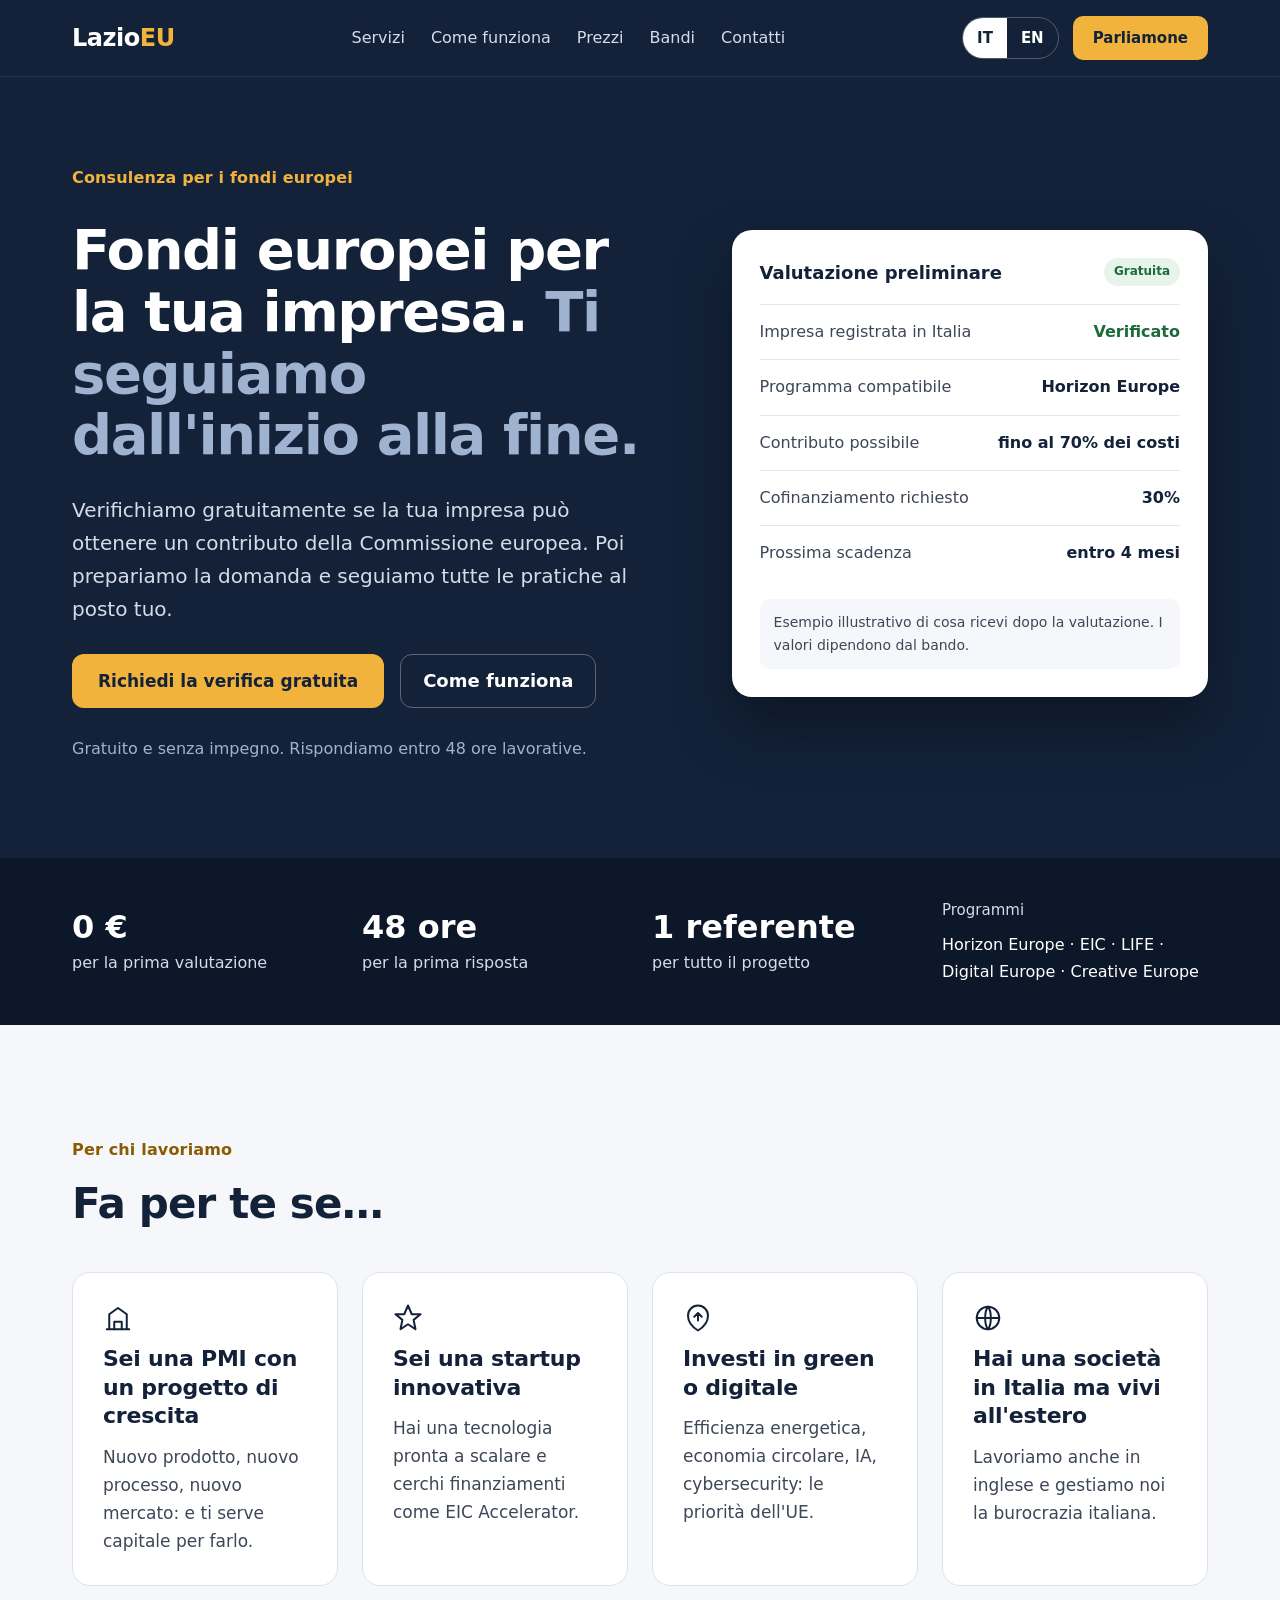
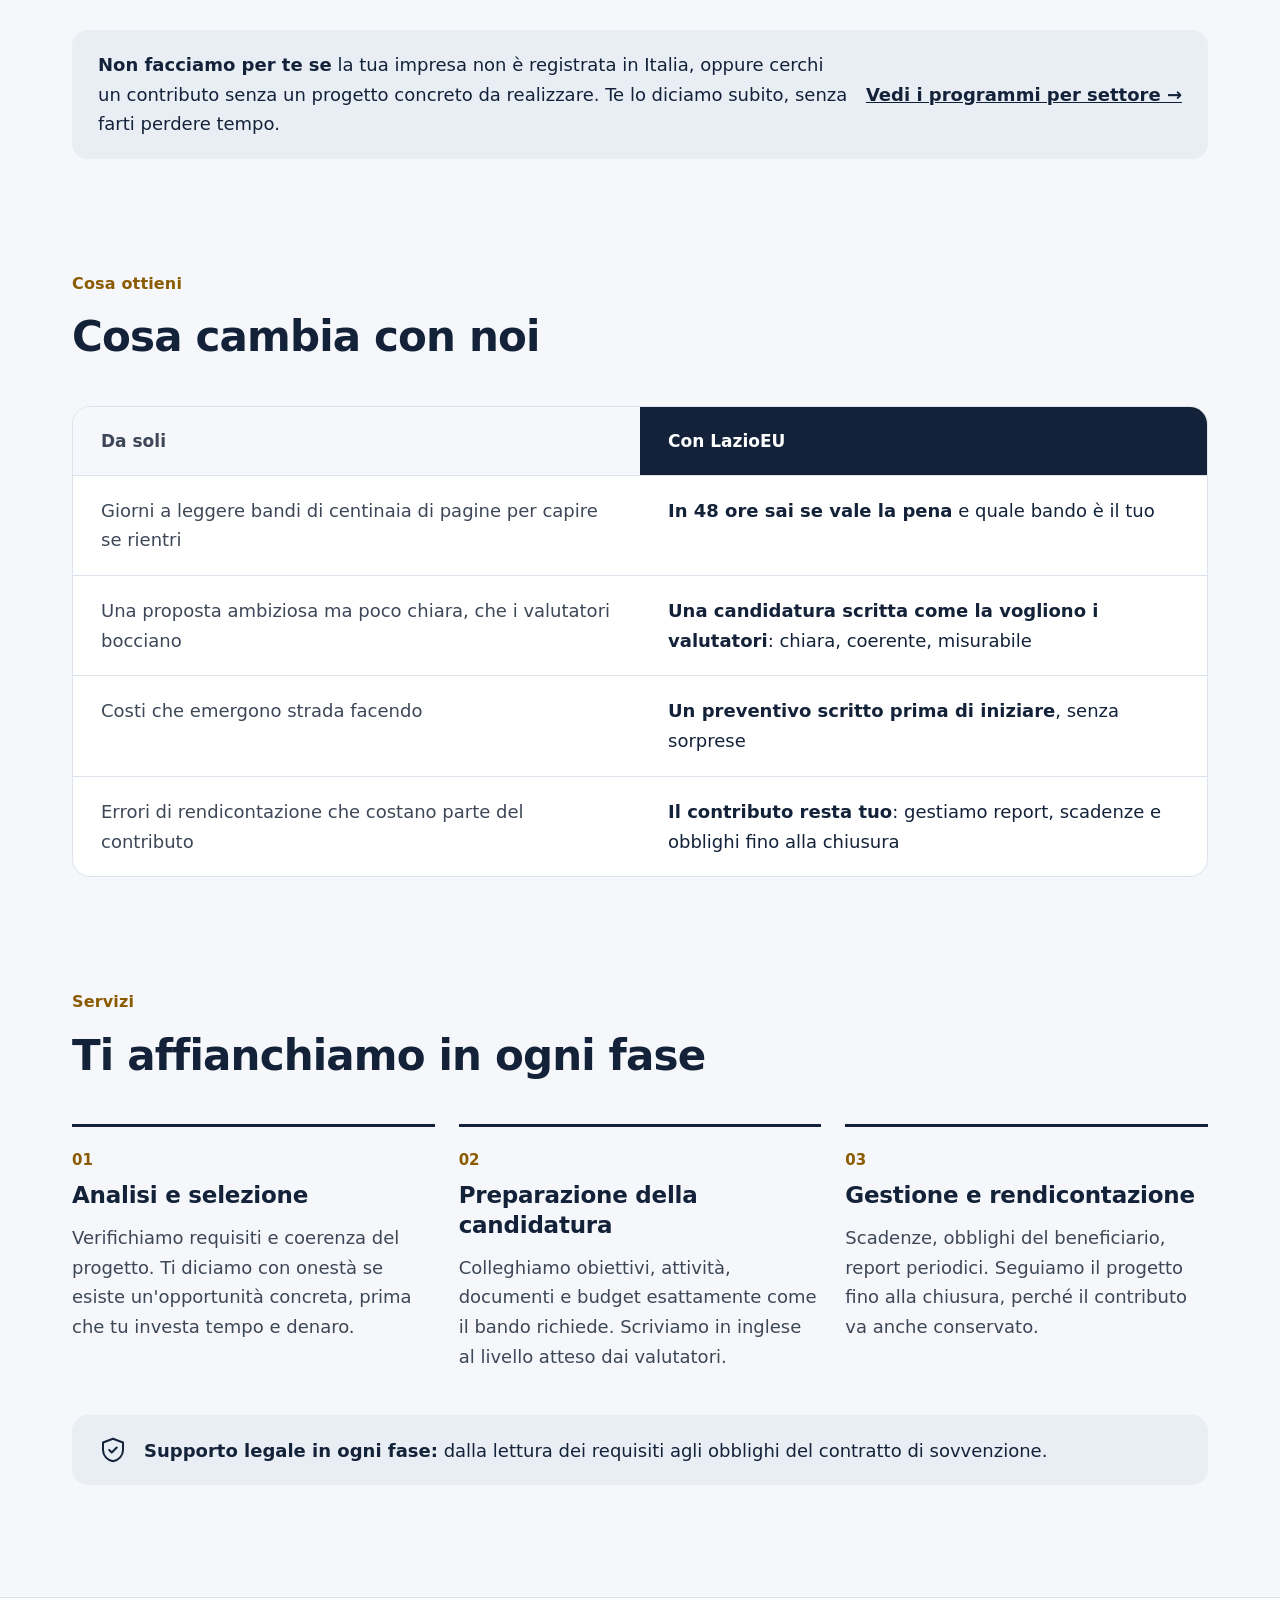
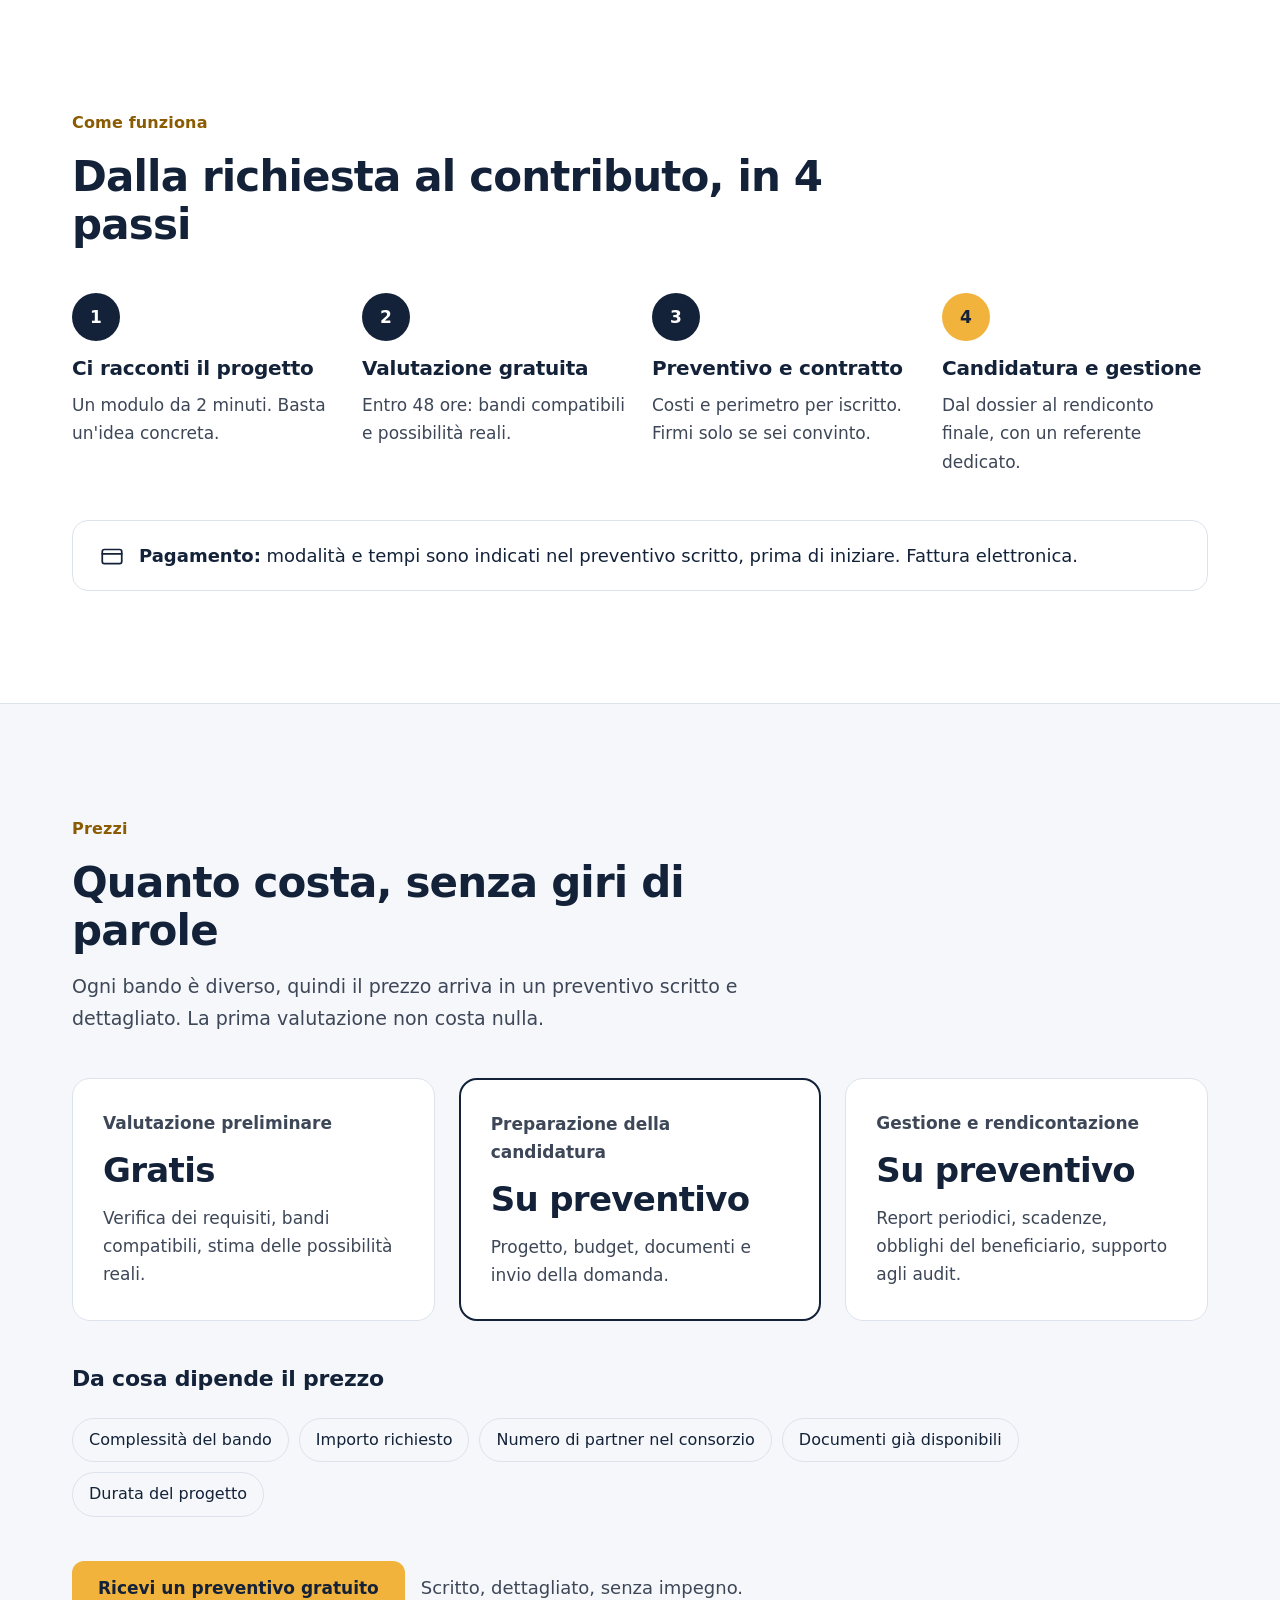
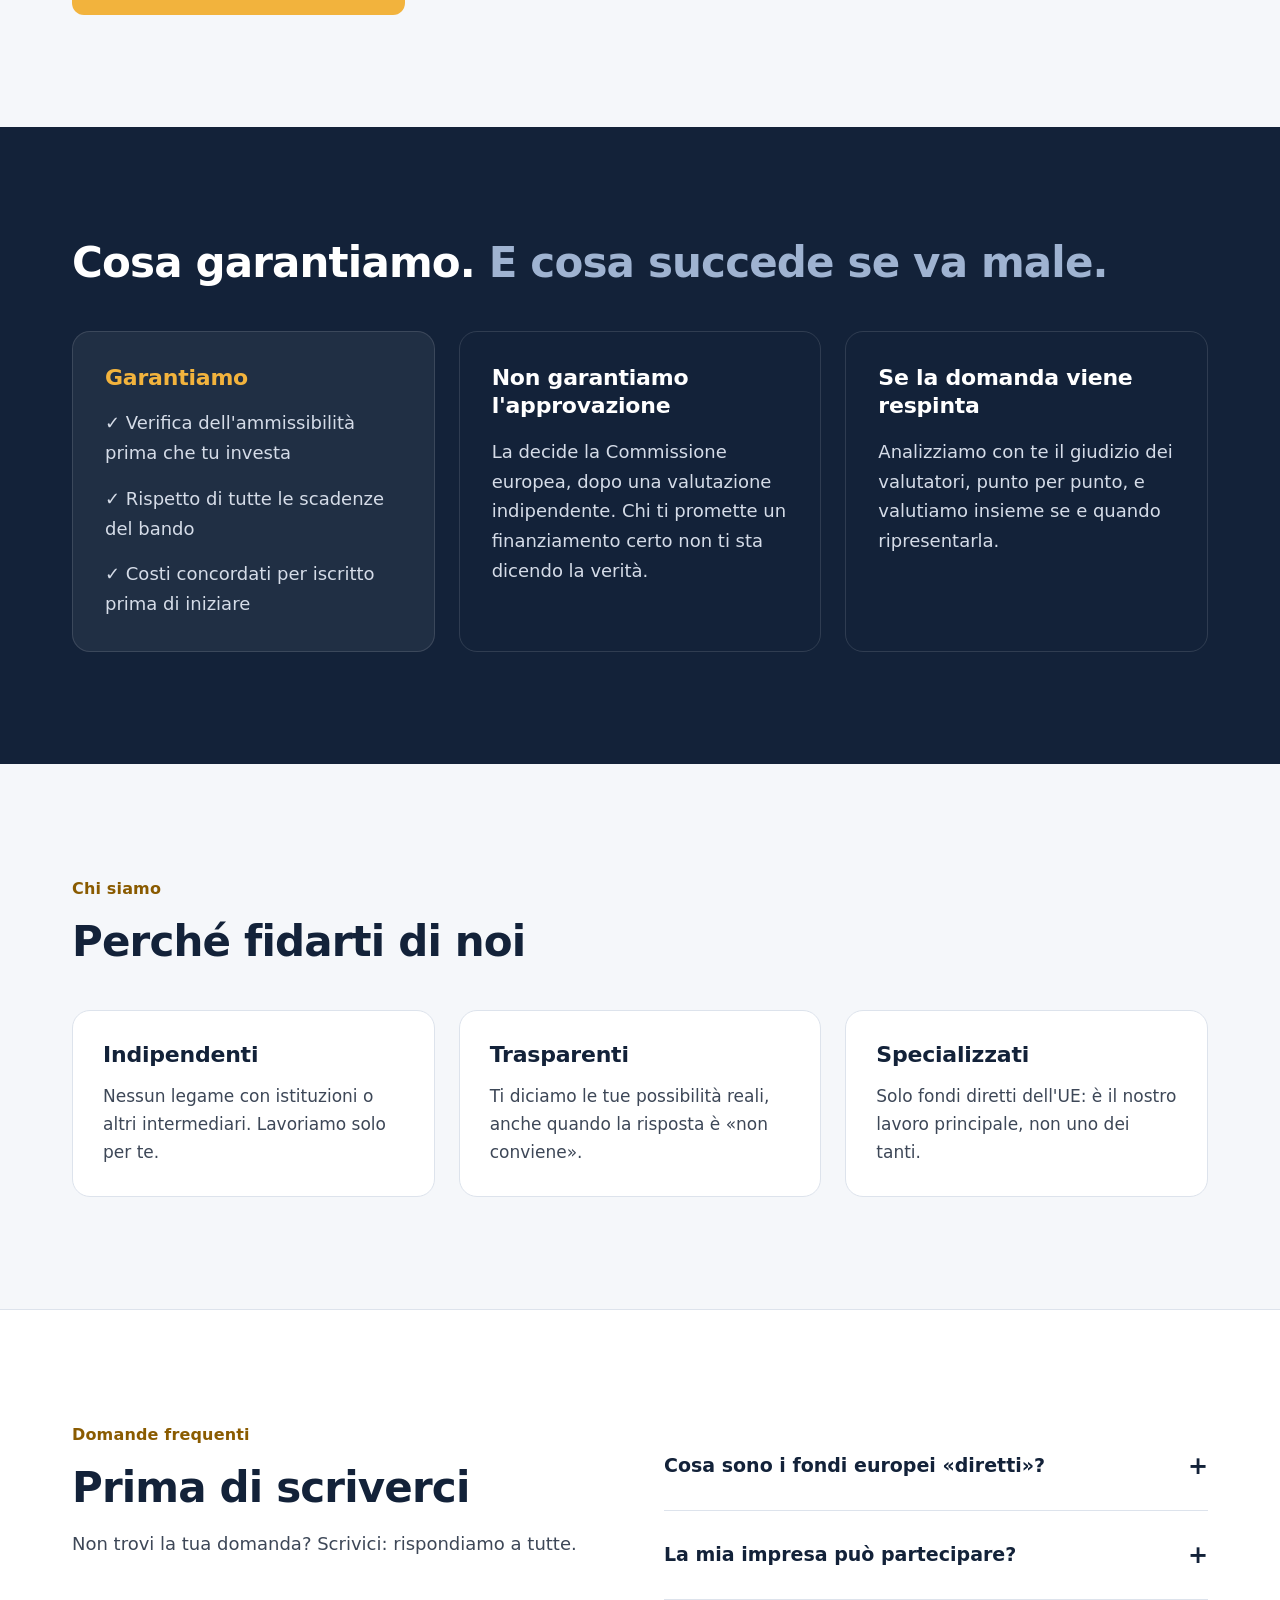
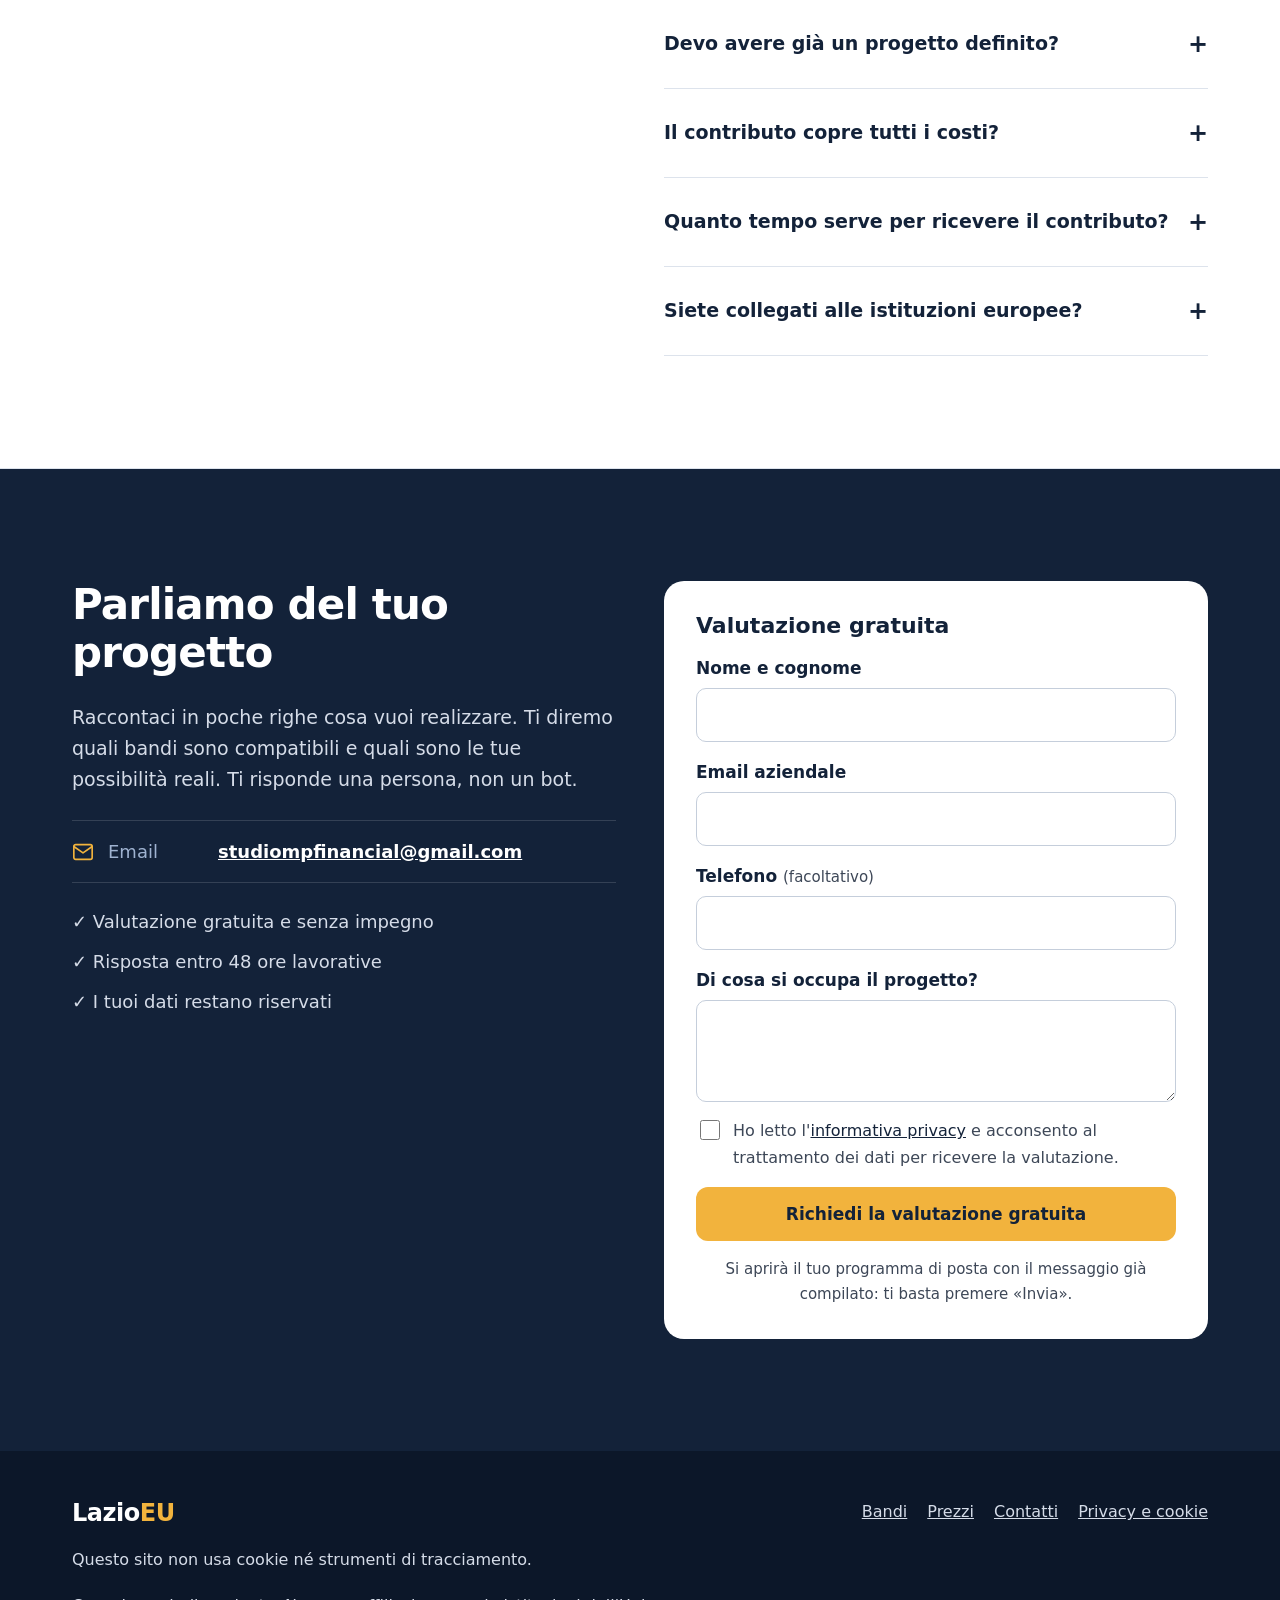
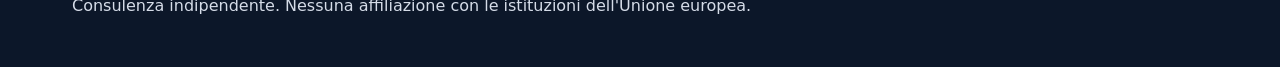
==== commit 19abbd9b: "Sito più semplice e leggibile per un pubblico adulto - Testo più grande (18px) e più contrastato, so" ====
--- a/index.html
+++ b/index.html
@@ -23,11 +23,10 @@
 <div class="wrap hb">
 <a class="logo" href="./">Lazio<span>EU</span></a>
 <nav class="nav" id="nav" aria-label="Navigazione principale">
-<a href="#per-chi">Per chi</a>
+<a href="#servizi">Servizi</a>
+<a href="#come">Come funziona</a>
+<a href="#prezzi">Prezzi</a>
 <a href="bandi.html">Bandi</a>
-<a href="#servizi">Servizi</a>
-<a href="#prezzi">Prezzi</a>
-<a href="#faq">FAQ</a>
 <a href="#contatto">Contatti</a>
 </nav>
 <div class="hact">
@@ -43,11 +42,11 @@
 <section class="hero dark">
 <div class="wrap hero-grid">
 <div class="hero-copy">
-<p class="eyebrow">Consulenti per i fondi europei a gestione diretta</p>
-<h1>Fondi UE diretti per la tua impresa. <span>Dalla prima verifica all'ultimo rendiconto.</span></h1>
-<p class="lead">Troviamo il bando della Commissione europea adatto al tuo progetto, prepariamo la candidatura e gestiamo il contributo fino alla chiusura. La prima valutazione è gratuita.</p>
+<p class="eyebrow">Consulenza per i fondi europei</p>
+<h1>Fondi europei per la tua impresa. <span>Ti seguiamo dall'inizio alla fine.</span></h1>
+<p class="lead">Verifichiamo gratuitamente se la tua impresa può ottenere un contributo della Commissione europea. Poi prepariamo la domanda e seguiamo tutte le pratiche al posto tuo.</p>
 <div class="cta-row">
-<a class="btn" href="#contatto">Verifica le opportunità per la tua impresa</a>
+<a class="btn" href="#contatto">Richiedi la verifica gratuita</a>
 <a class="btn-ghost" href="#come">Come funziona</a>
 </div>
 <p class="micro">Gratuito e senza impegno. Rispondiamo entro 48 ore lavorative.</p>
@@ -90,7 +89,7 @@
 
 <section class="sec pt0">
 <div class="wrap stack">
-<div class="head"><p class="eyebrow">Cosa ottieni</p><h2 class="h2">I fondi UE senza il caos dei fondi UE</h2></div>
+<div class="head"><p class="eyebrow">Cosa ottieni</p><h2 class="h2">Cosa cambia con noi</h2></div>
 <table class="cmp">
 <thead><tr><th scope="col">Da soli</th><th scope="col">Con LazioEU</th></tr></thead>
 <tbody>
@@ -103,17 +102,6 @@
 </div>
 </section>
 
-<section class="sec pt0" id="fondi">
-<div class="wrap">
-<div class="panel">
-<div class="head"><p class="eyebrow">Fondi diretti</p><h2 class="h2">Il canale che molte imprese non conoscono</h2><p class="lead muted">Ci concentriamo sui fondi diretti: è lì che serve più esperienza ed è lì che la tua impresa trova meno concorrenza locale.</p></div>
-<div class="g2 gap24">
-<div class="fund main"><span class="pill amber">Il nostro focus</span><h3 class="h3">Fondi a gestione diretta</h3><p>Gestiti dalla Commissione europea e dalle sue agenzie. Bandi europei, valutazione europea, contributi spesso più consistenti.</p></div>
-<div class="fund other"><span class="pill grey">Più conosciuti</span><h3 class="h3">Fondi a gestione indiretta</h3><p class="muted">Gestiti da Regioni e Ministeri, come i programmi FESR. Più noti alle imprese e, di conseguenza, più affollati.</p></div>
-</div>
-</div>
-</div>
-</section>
 
 <section class="sec pt0" id="servizi">
 <div class="wrap stack">
@@ -182,6 +170,7 @@
 <div class="wrap g2">
 <div class="head"><p class="eyebrow">Domande frequenti</p><h2 class="h2">Prima di scriverci</h2><p class="muted">Non trovi la tua domanda? Scrivici: rispondiamo a tutte.</p></div>
 <div class="faq">
+<details><summary>Cosa sono i fondi europei «diretti»?<span class="plus" aria-hidden="true">+</span></summary><p>Sono i contributi gestiti direttamente dalla Commissione europea e dalle sue agenzie, senza passare da Regioni o Ministeri. Le domande si presentano a livello europeo: in gara ci sono meno imprese italiane e spesso i contributi sono più alti. È il nostro campo di specializzazione.</p></details>
 <details><summary>La mia impresa può partecipare?<span class="plus" aria-hidden="true">+</span></summary><p>Le imprese registrate in Italia possono accedere a molti bandi diretti. Requisiti e partenariati cambiano da programma a programma: li verifichiamo nella valutazione gratuita.</p></details>
 <details><summary>Devo avere già un progetto definito?<span class="plus" aria-hidden="true">+</span></summary><p>No. Basta un'idea concreta: la strutturiamo insieme in base ai requisiti del bando.</p></details>
 <details><summary>Il contributo copre tutti i costi?<span class="plus" aria-hidden="true">+</span></summary><p>Spesso no: molti bandi richiedono un cofinanziamento da parte dell'impresa. Te lo diciamo chiaramente prima di iniziare.</p></details>
--- a/assets/site.css
+++ b/assets/site.css
@@ -1,14 +1,14 @@
 /* LazioEU — shared styles. No inline styles anywhere: CSP allows only this file. */
 :root{
   --navy:#132239;--deep:#0C1729;--bg:#F5F7FA;--card:#FFFFFF;--line:#DDE3EC;--line2:#C5CEDB;
-  --ink:#132239;--muted:#4A5568;--soft:#D5DCE8;--soft2:#9FB3D1;--tint:#E9EEF5;
+  --ink:#132239;--muted:#3D4757;--soft:#D5DCE8;--soft2:#9FB3D1;--tint:#E9EEF5;
   --amber:#F2B33D;--amber-h:#E9A52A;--gold:#8A5B00;--ok-bg:#E7F4EC;--ok:#1D6B3A;
   --head:"Manrope",system-ui,-apple-system,"Segoe UI",sans-serif;
   --body:"Inter",system-ui,-apple-system,"Segoe UI",sans-serif;
 }
 *{box-sizing:border-box}
 html{scroll-behavior:smooth;-webkit-text-size-adjust:100%}
-body{margin:0;background:var(--bg);color:var(--ink);font:17px/1.6 var(--body);overflow-x:hidden}
+body{margin:0;background:var(--bg);color:var(--ink);font:18px/1.65 var(--body);overflow-x:hidden}
 img,svg{max-width:100%}
 a{color:var(--navy)}a:hover{color:var(--deep)}
 a:focus-visible,button:focus-visible,summary:focus-visible,input:focus-visible,textarea:focus-visible{outline:3px solid var(--amber);outline-offset:2px}
@@ -19,11 +19,11 @@
 h1,h2,h3{font-family:var(--head);margin:0;letter-spacing:-.02em}
 p{margin:0}
 .muted{color:var(--muted)}
-.eyebrow{font-size:14px;font-weight:600;letter-spacing:.08em;text-transform:uppercase;color:var(--gold)}
-.h2{font-weight:800;font-size:44px;line-height:1.1}
-.h3{font-weight:700;font-size:21px;line-height:1.3;letter-spacing:-.01em}
+.eyebrow{font-size:16px;font-weight:600;letter-spacing:.01em;color:var(--gold)}
+.h2{font-weight:800;font-size:42px;line-height:1.15}
+.h3{font-weight:700;font-size:22px;line-height:1.3;letter-spacing:-.01em}
 .head{max-width:760px;display:flex;flex-direction:column;gap:16px}
-.lead{font-size:18px}
+.lead{font-size:19px}
 .stack{display:flex;flex-direction:column;gap:44px}
 .sec{padding:112px 0}
 .sec.pt0{padding-top:0}
@@ -52,12 +52,12 @@
 .logo span{color:var(--amber)}
 .logo:hover{color:#fff}
 .nav{display:flex;gap:26px;align-items:center}
-.nav a{color:var(--soft);text-decoration:none;font-size:15px}
+.nav a{color:var(--soft);text-decoration:none;font-size:16px}
 .nav a:hover,.nav a[aria-current]{color:#fff}
 .nav a[aria-current]{font-weight:600;border-bottom:2px solid var(--amber);padding-bottom:2px}
 .hact{display:flex;align-items:center;gap:14px}
-.lang{display:flex;border:1px solid rgba(255,255,255,.25);border-radius:999px;overflow:hidden;font-size:13px;font-weight:600}
-.lang a,.lang span{padding:6px 12px;color:#fff;text-decoration:none}
+.lang{display:flex;border:1px solid rgba(255,255,255,.25);border-radius:999px;overflow:hidden;font-size:15px;font-weight:600}
+.lang a,.lang span{padding:8px 14px;color:#fff;text-decoration:none}
 .lang span{background:#fff;color:var(--navy)}
 .menu-btn{display:none;background:transparent;border:1px solid rgba(255,255,255,.3);color:#fff;border-radius:10px;min-height:44px;padding:0 14px;font:600 15px var(--body);cursor:pointer}
 
@@ -66,32 +66,32 @@
 .hero-grid{display:grid;grid-template-columns:minmax(0,1.25fr) minmax(0,1fr);gap:64px;align-items:center}
 .hero-copy{display:flex;flex-direction:column;gap:28px}
 .hero .eyebrow{color:var(--amber)}
-.hero h1{font-weight:800;font-size:60px;line-height:1.05;letter-spacing:-.03em}
+.hero h1{font-weight:800;font-size:56px;line-height:1.1;letter-spacing:-.025em}
 .hero h1 span{color:var(--soft2)}
-.hero .lead{font-size:19px;color:var(--soft);max-width:580px}
-.micro{font-size:14px;color:var(--soft2)}
+.hero .lead{font-size:20px;color:var(--soft);max-width:580px}
+.micro{font-size:16px;color:var(--soft2)}
 .assess{background:#fff;color:var(--navy);border-radius:20px;padding:28px;box-shadow:0 30px 60px rgba(0,0,0,.35);display:flex;flex-direction:column;gap:18px}
 .assess-top{display:flex;justify-content:space-between;align-items:center;gap:12px}
 .assess-title{font:700 18px var(--head)}
 .badge-ok{font-size:12px;font-weight:600;background:var(--ok-bg);color:var(--ok);padding:4px 10px;border-radius:999px}
 .rows{border-top:1px solid #E3E8F0}
-.row{display:flex;justify-content:space-between;gap:16px;padding:14px 0;border-bottom:1px solid #E3E8F0;font-size:15px}
+.row{display:flex;justify-content:space-between;gap:16px;padding:14px 0;border-bottom:1px solid #E3E8F0;font-size:16px}
 .row:last-child{border-bottom:0}
 .row b{font-weight:600;text-align:right}
 .row b.ok{color:var(--ok)}
-.assess-note{font-size:13px;background:var(--bg);border-radius:10px;padding:12px 14px;color:var(--muted)}
+.assess-note{font-size:14px;background:var(--bg);border-radius:10px;padding:12px 14px;color:var(--muted)}
 
 /* strip */
 .strip{background:var(--deep);color:#fff;padding:40px 0}
 .strip .g4{align-items:center}
 .fig{font:800 32px var(--head)}
-.fig-l{margin-top:4px;color:var(--soft2);font-size:15px}
-.cap{margin-bottom:8px;color:var(--soft2);font-size:13px;text-transform:uppercase;letter-spacing:.08em}
-.progs{font-size:15px;line-height:1.7}
+.fig-l{margin-top:4px;color:var(--soft);font-size:16px}
+.cap{margin-bottom:8px;color:var(--soft);font-size:15px}
+.progs{font-size:16px;line-height:1.7}
 
 /* cards */
 .card{background:var(--card);border:1px solid var(--line);border-radius:18px;padding:30px;display:flex;flex-direction:column;gap:12px}
-.card p{font-size:15px}
+.card p{font-size:17px}
 .ico{width:30px;height:30px;stroke:var(--navy);fill:none;stroke-width:1.6;stroke-linecap:round;stroke-linejoin:round}
 .note{display:flex;gap:16px;flex-wrap:wrap;align-items:center;background:var(--tint);border-radius:16px;padding:20px 26px}
 .note p{flex:1 1 420px}
@@ -100,7 +100,7 @@
 /* comparison */
 .cmp{width:100%;border-collapse:separate;border-spacing:0;background:#fff;border:1px solid var(--line);border-radius:18px;overflow:hidden;table-layout:fixed}
 .cmp th,.cmp td{padding:20px 28px;text-align:left;vertical-align:top;border-top:1px solid var(--line)}
-.cmp thead th{border-top:0;font-size:15px;font-weight:700}
+.cmp thead th{border-top:0;font-size:17px;font-weight:700}
 .cmp thead th:first-child{background:var(--bg);color:var(--muted)}
 .cmp thead th:last-child{background:var(--navy);color:#fff}
 .cmp td:first-child{color:var(--muted)}
@@ -126,17 +126,17 @@
 .dot{width:48px;height:48px;border-radius:50%;background:var(--navy);color:#fff;display:flex;align-items:center;justify-content:center;font:800 17px var(--head)}
 .dot.last{background:var(--amber);color:var(--navy)}
 .step .h3{font-size:20px;margin-top:4px}
-.step p{font-size:16px}
+.step p{font-size:17px}
 .info{display:flex;gap:14px;align-items:flex-start;border:1px solid var(--line);background:#fff;border-radius:16px;padding:20px 26px}
 .info .ico{flex:none;margin-top:2px;width:26px;height:26px}
 
 /* prices */
 .price{gap:14px}
 .price.hl{border:2px solid var(--navy)}
-.price-l{font-weight:600;color:var(--muted)}
+.price-l{font-weight:600;color:var(--muted);font-size:17px}
 .card .price-v{font:800 34px/1.15 var(--head);letter-spacing:-.02em}
 .chips{display:flex;flex-wrap:wrap;gap:10px}
-.chip{background:var(--bg);border:1px solid var(--line);border-radius:999px;padding:8px 16px;font-size:15px}
+.chip{background:var(--bg);border:1px solid var(--line);border-radius:999px;padding:8px 16px;font-size:16px}
 
 /* guarantees */
 .gbox{border:1px solid rgba(255,255,255,.12);border-radius:18px;padding:32px;display:flex;flex-direction:column;gap:16px}
@@ -148,7 +148,7 @@
 
 /* faq */
 .faq details{border-bottom:1px solid var(--line);padding:22px 0}
-.faq summary{display:flex;justify-content:space-between;gap:16px;font-weight:600;font-size:18px;cursor:pointer;list-style:none}
+.faq summary{display:flex;justify-content:space-between;gap:16px;font-weight:600;font-size:19px;cursor:pointer;list-style:none;min-height:44px;align-items:center}
 .faq summary::-webkit-details-marker{display:none}
 .plus{font-size:24px;line-height:1;transition:transform .2s}
 .faq details[open] .plus{transform:rotate(45deg)}
@@ -166,20 +166,20 @@
 .form{background:#fff;color:var(--navy);border-radius:20px;padding:32px;display:flex;flex-direction:column;gap:16px}
 .form-t{font:800 22px var(--head)}
 .field{display:flex;flex-direction:column;gap:6px}
-.field label{font-weight:600;font-size:15px}
+.field label{font-weight:600;font-size:17px}
 .field label small{font-weight:400;color:var(--muted);font-size:15px}
-.field input,.field textarea{height:48px;border:1px solid var(--line2);border-radius:10px;padding:0 14px;font:16px var(--body);color:var(--ink);background:#fff}
+.field input,.field textarea{height:54px;border:1px solid var(--line2);border-radius:10px;padding:0 14px;font:16px var(--body);color:var(--ink);background:#fff}
 .field textarea{height:auto;padding:12px 14px;resize:vertical}
 .field input[aria-invalid="true"],.field textarea[aria-invalid="true"]{border-color:#B42318}
-.err{font-size:14px;color:#B42318}
+.err{font-size:16px;color:#B42318}
 .consent{display:flex;gap:10px;align-items:flex-start}
 .consent input{width:20px;height:20px;margin-top:2px;flex:none}
-.consent label{font-size:14px;color:var(--muted)}
-.form-note{font-size:13px;text-align:center;color:var(--muted)}
+.consent label{font-size:16px;color:var(--muted)}
+.form-note{font-size:15px;text-align:center;color:var(--muted)}
 .hp{position:absolute;left:-9999px}
 
 /* footer */
-.site-f{background:var(--deep);color:var(--soft2);padding:48px 0 48px;font-size:14px}
+.site-f{background:var(--deep);color:var(--soft);padding:48px 0 48px;font-size:16px}
 .f-top{display:flex;justify-content:space-between;gap:24px;flex-wrap:wrap;align-items:center}
 .f-links{display:flex;gap:20px;flex-wrap:wrap}
 .f-links a{color:var(--soft)}
@@ -188,7 +188,7 @@
 /* catalog */
 .page-hero{padding:64px 0 72px}
 .page-hero .wrap{display:flex;flex-direction:column;gap:20px}
-.crumbs{font-size:14px;color:var(--soft2)}
+.crumbs{font-size:16px;color:var(--soft2)}
 .crumbs a{color:var(--soft2)}
 .page-hero h1{font-weight:800;font-size:52px;line-height:1.08;letter-spacing:-.03em;max-width:820px}
 .page-hero .lead{font-size:19px;color:var(--soft);max-width:700px}
@@ -200,27 +200,27 @@
 .cat-side{flex:1 1 300px;display:flex;flex-direction:column;gap:20px;position:sticky;top:100px}
 .filters{display:flex;flex-direction:column;gap:14px}
 .fgroup{display:flex;flex-wrap:wrap;gap:8px;align-items:center}
-.flabel{font-size:14px;font-weight:600;color:var(--muted);margin-right:6px}
-.fbtn{background:#fff;color:var(--navy);border:1px solid var(--line2);border-radius:999px;padding:0 16px;min-height:40px;font:600 14px var(--body);cursor:pointer}
+.flabel{font-size:16px;font-weight:600;color:var(--muted);margin-right:6px}
+.fbtn{background:#fff;color:var(--navy);border:1px solid var(--line2);border-radius:999px;padding:0 18px;min-height:44px;font:600 16px var(--body);cursor:pointer}
 .fbtn[aria-pressed="true"]{background:var(--navy);color:#fff;border-color:var(--navy)}
 .count-row{display:flex;justify-content:space-between;align-items:center;gap:16px;flex-wrap:wrap;border-bottom:1px solid var(--line);padding-bottom:14px}
-.count-row p:last-child{font-size:13px;color:var(--muted)}
+.count-row p:last-child{font-size:15px;color:var(--muted)}
 .cards{display:grid;grid-template-columns:repeat(2,minmax(0,1fr));gap:20px}
 .gcard{background:#fff;border:1px solid var(--line);border-radius:18px;padding:26px;display:flex;flex-direction:column;gap:16px}
 .gcard[hidden]{display:none}
 .tags{display:flex;gap:8px;flex-wrap:wrap}
-.tag{background:var(--tint);font-size:13px;font-weight:600;padding:4px 12px;border-radius:999px}
+.tag{background:var(--tint);font-size:14px;font-weight:600;padding:4px 12px;border-radius:999px}
 .gcard h2{font-size:21px;font-weight:700;line-height:1.3;letter-spacing:-.01em}
-.gcard>div>p{color:var(--muted);font-size:15px;margin-top:8px}
+.gcard>div>p{color:var(--muted);font-size:17px;margin-top:8px}
 .facts{display:grid;grid-template-columns:repeat(2,minmax(0,1fr));gap:12px;margin:0;background:var(--bg);border-radius:12px;padding:14px}
-.facts dt{font-size:12px;color:var(--muted);text-transform:uppercase;letter-spacing:.05em}
-.facts dd{margin:2px 0 0;font-size:14px;font-weight:600}
+.facts dt{font-size:14px;color:var(--muted)}
+.facts dd{margin:2px 0 0;font-size:16px;font-weight:600}
 .empty{background:#fff;border:1px dashed var(--line2);border-radius:18px;padding:40px;text-align:center;display:flex;flex-direction:column;gap:12px;align-items:center}
 .empty[hidden]{display:none}
 .side-cta{background:var(--navy);color:#fff;border-radius:20px;padding:28px;display:flex;flex-direction:column;gap:14px}
 .side-cta h2{font-size:22px;font-weight:800;line-height:1.25}
-.side-cta p{color:var(--soft);font-size:15px}
-.side-cta small{font-size:13px;color:var(--soft2);text-align:center}
+.side-cta p{color:var(--soft);font-size:17px}
+.side-cta small{font-size:15px;color:var(--soft2);text-align:center}
 
 /* legal page */
 .legal{padding:64px 0 112px}
@@ -254,12 +254,12 @@
   .g4{grid-template-columns:minmax(0,1fr)}
   .sec{padding:72px 0}
   .hero{padding:56px 0 64px}
-  .hero h1,.page-hero h1{font-size:36px}
+  .hero h1,.page-hero h1{font-size:34px}
   .h2,.legal h1{font-size:30px}
   .panel{padding:28px 20px}
   .cmp th,.cmp td{padding:14px 14px;font-size:15px}
   .facts{grid-template-columns:minmax(0,1fr)}
-  .lang a,.lang span{padding:6px 10px}
+  .lang a,.lang span{padding:8px 11px}
   .logo{font-size:21px}
 }
 @media (prefers-reduced-motion:reduce){*{transition:none !important;scroll-behavior:auto !important}}
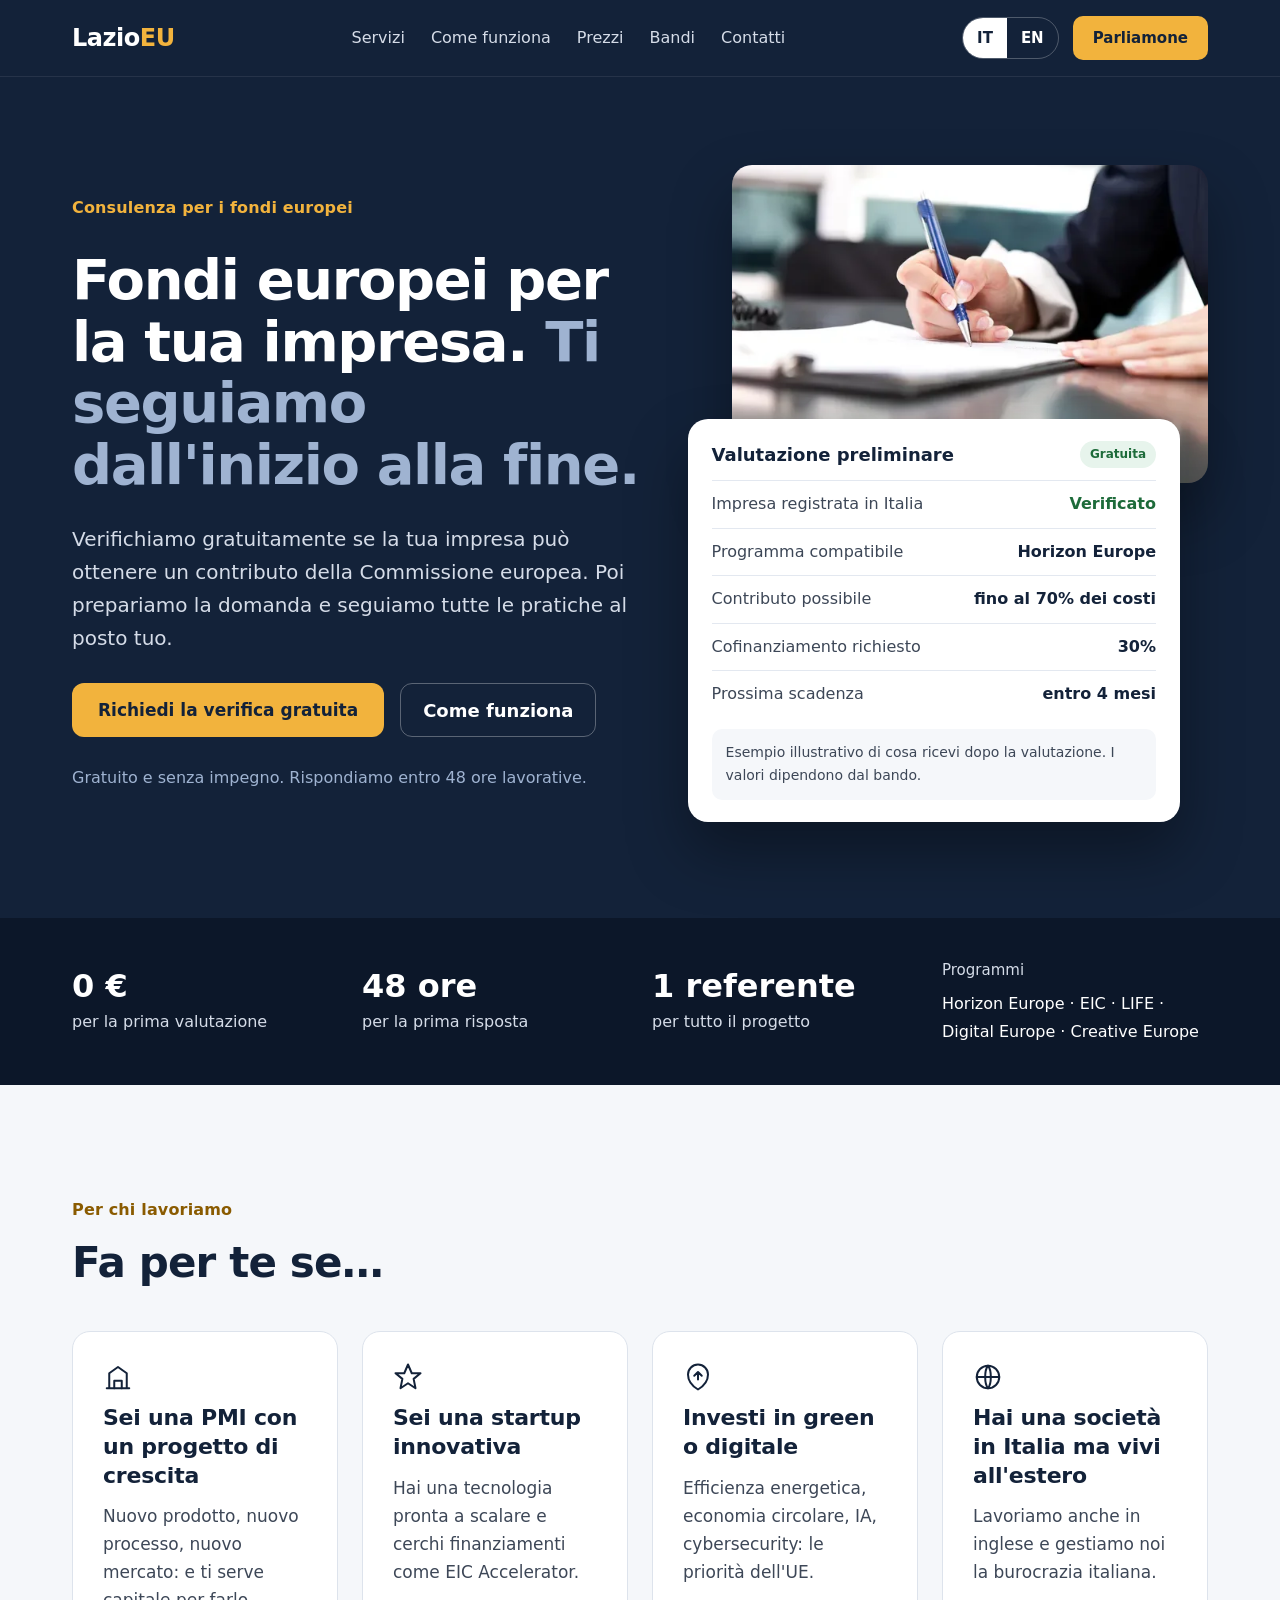
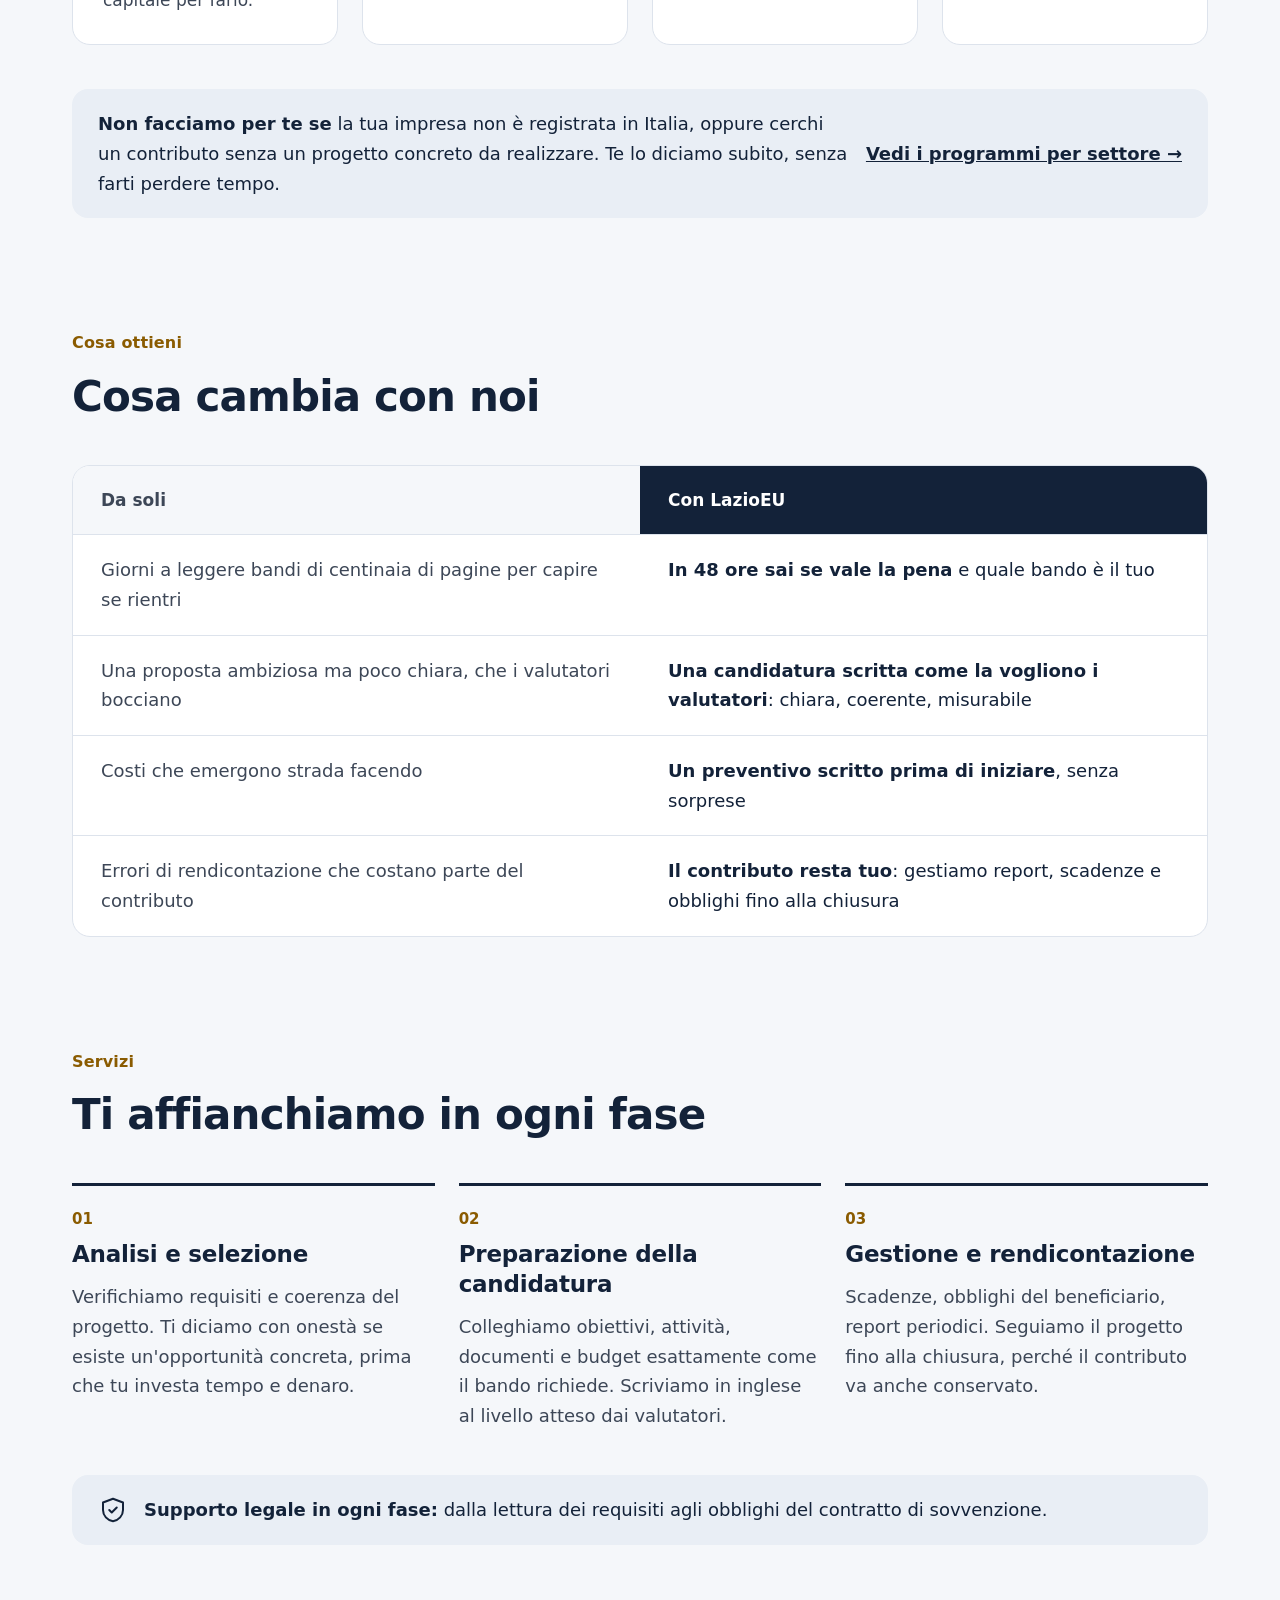
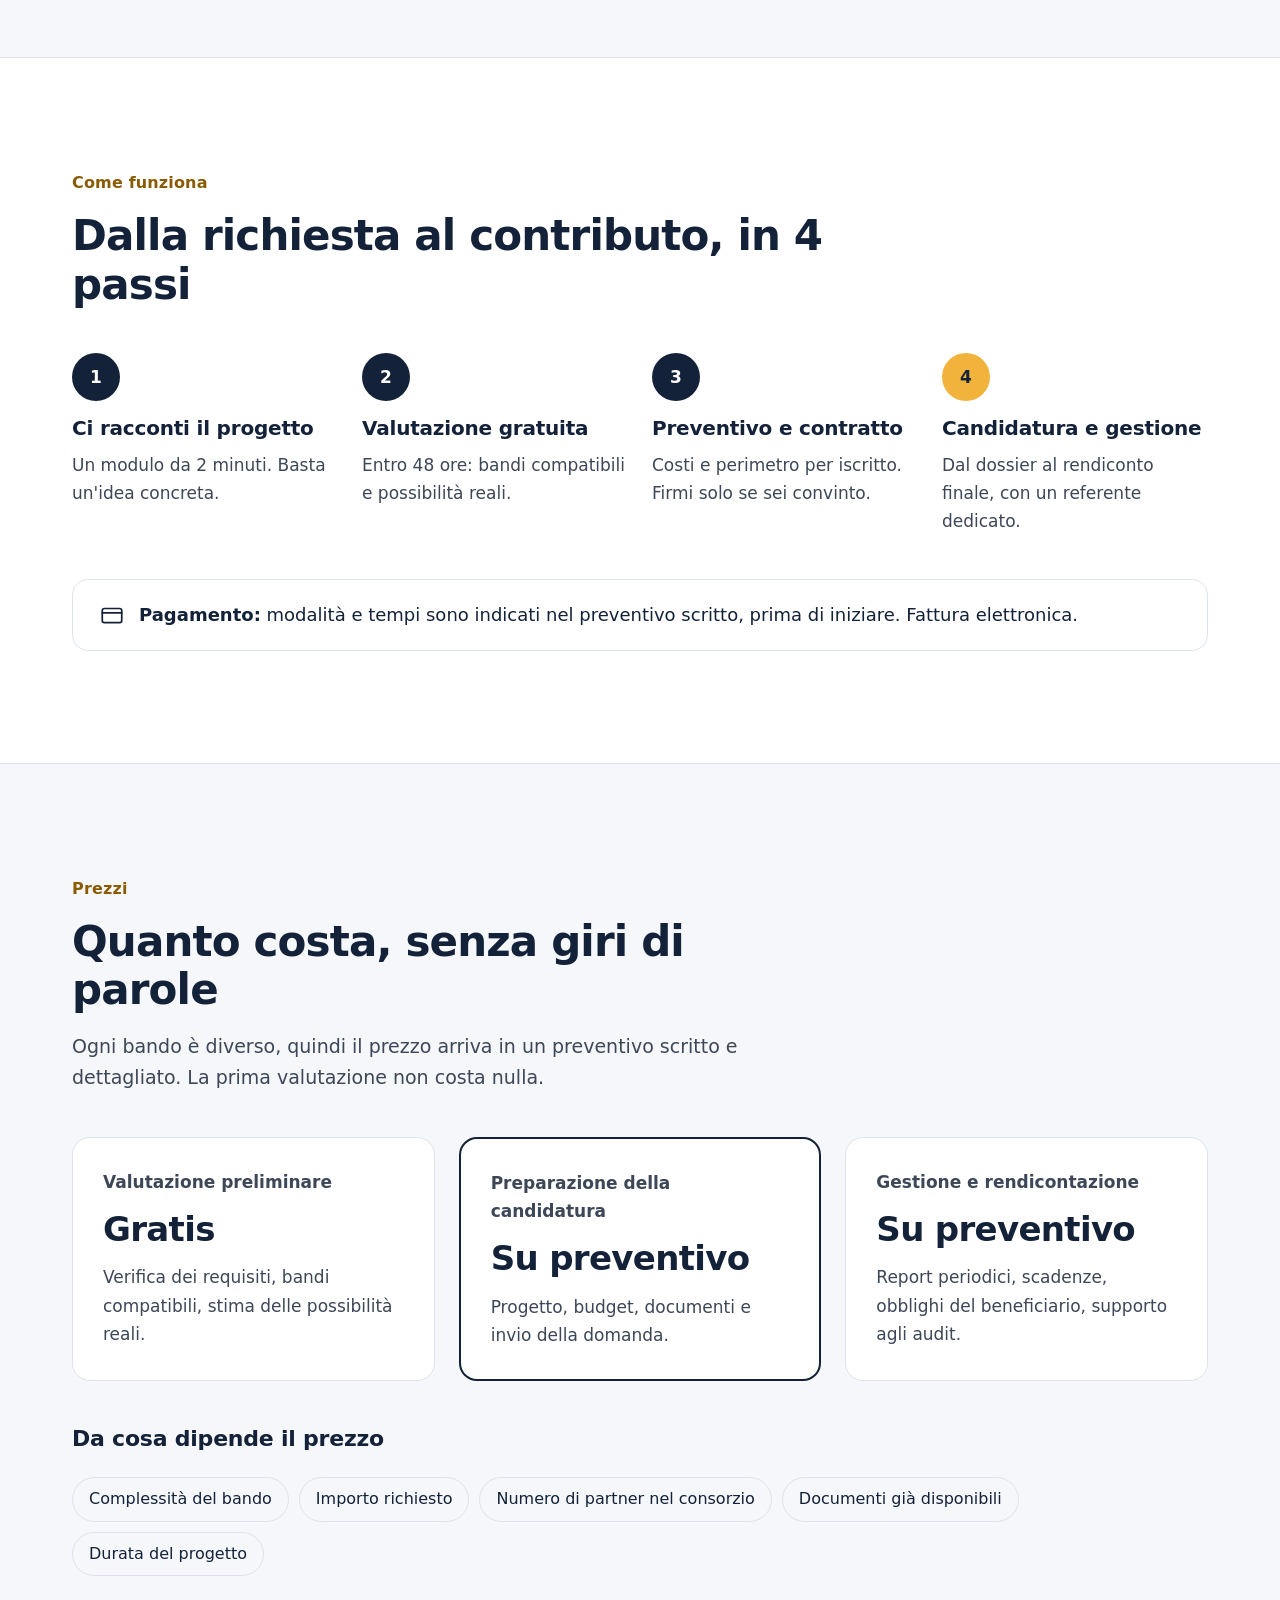
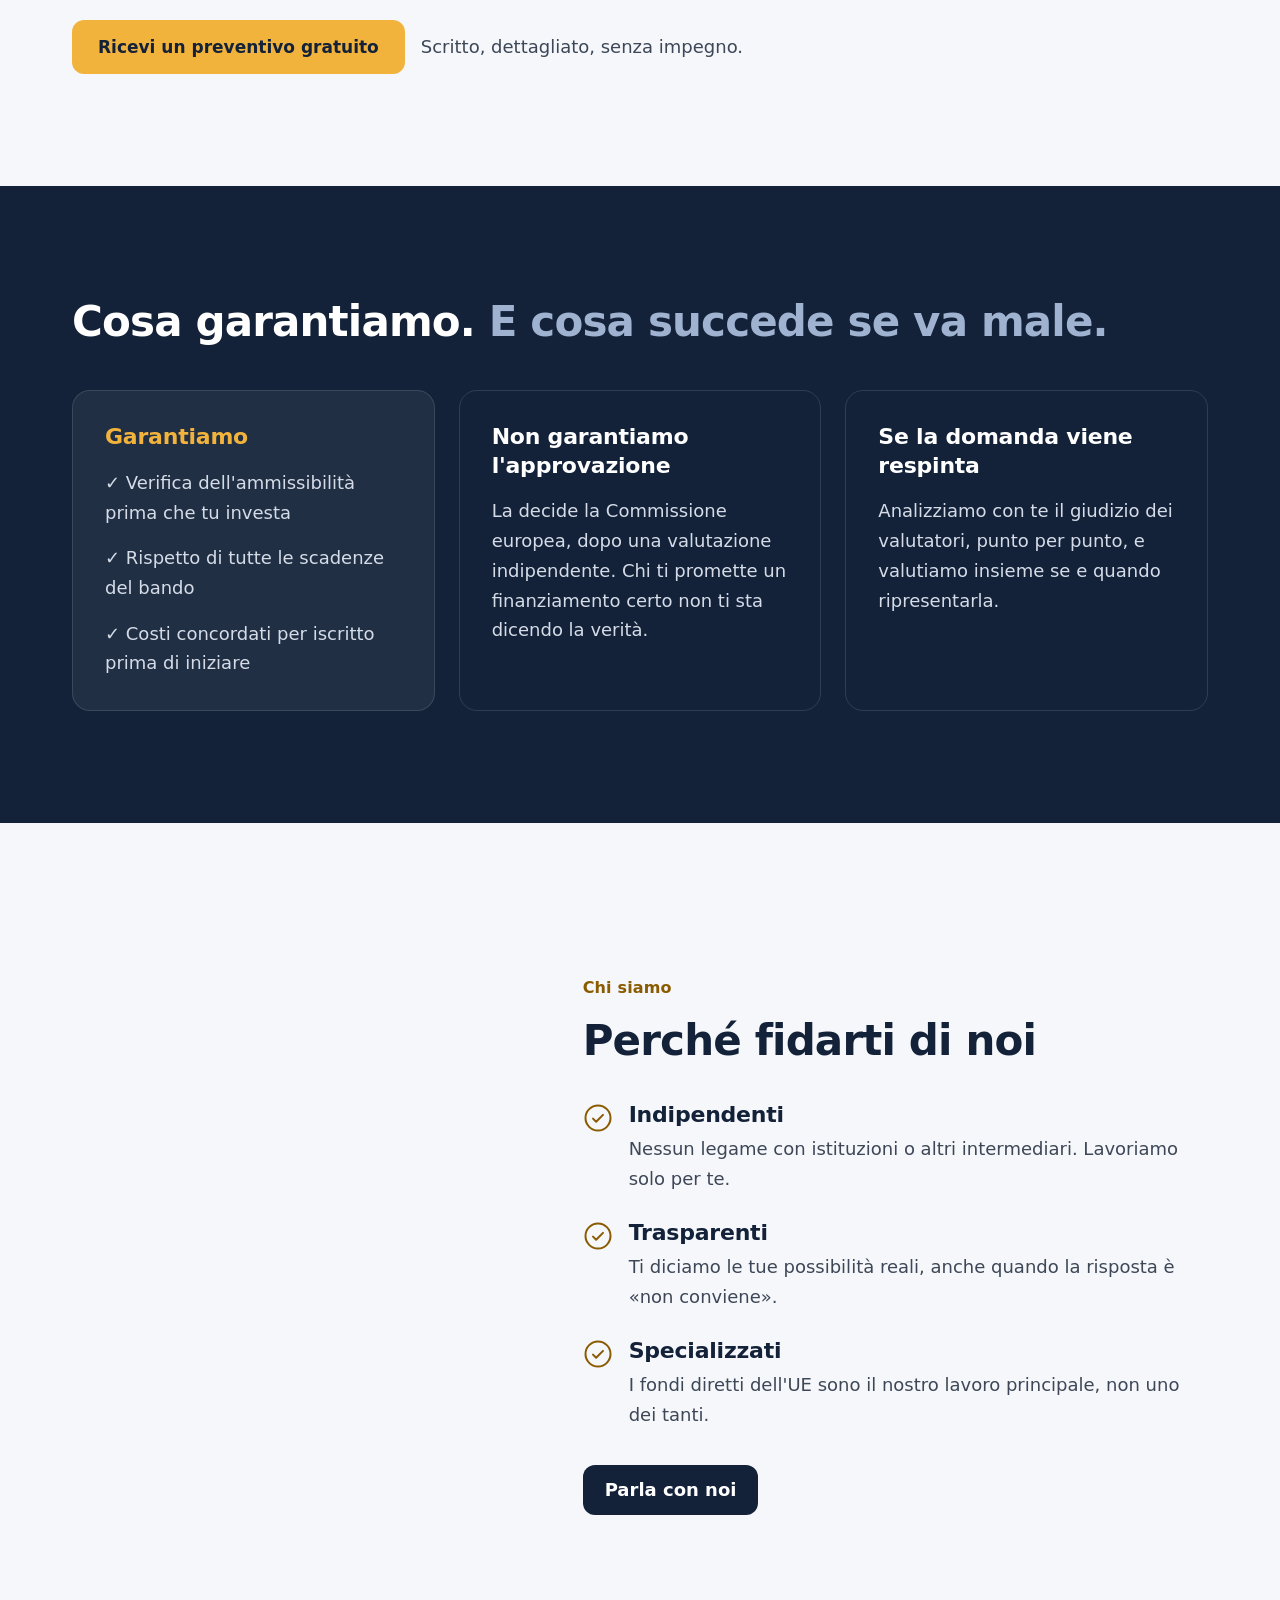
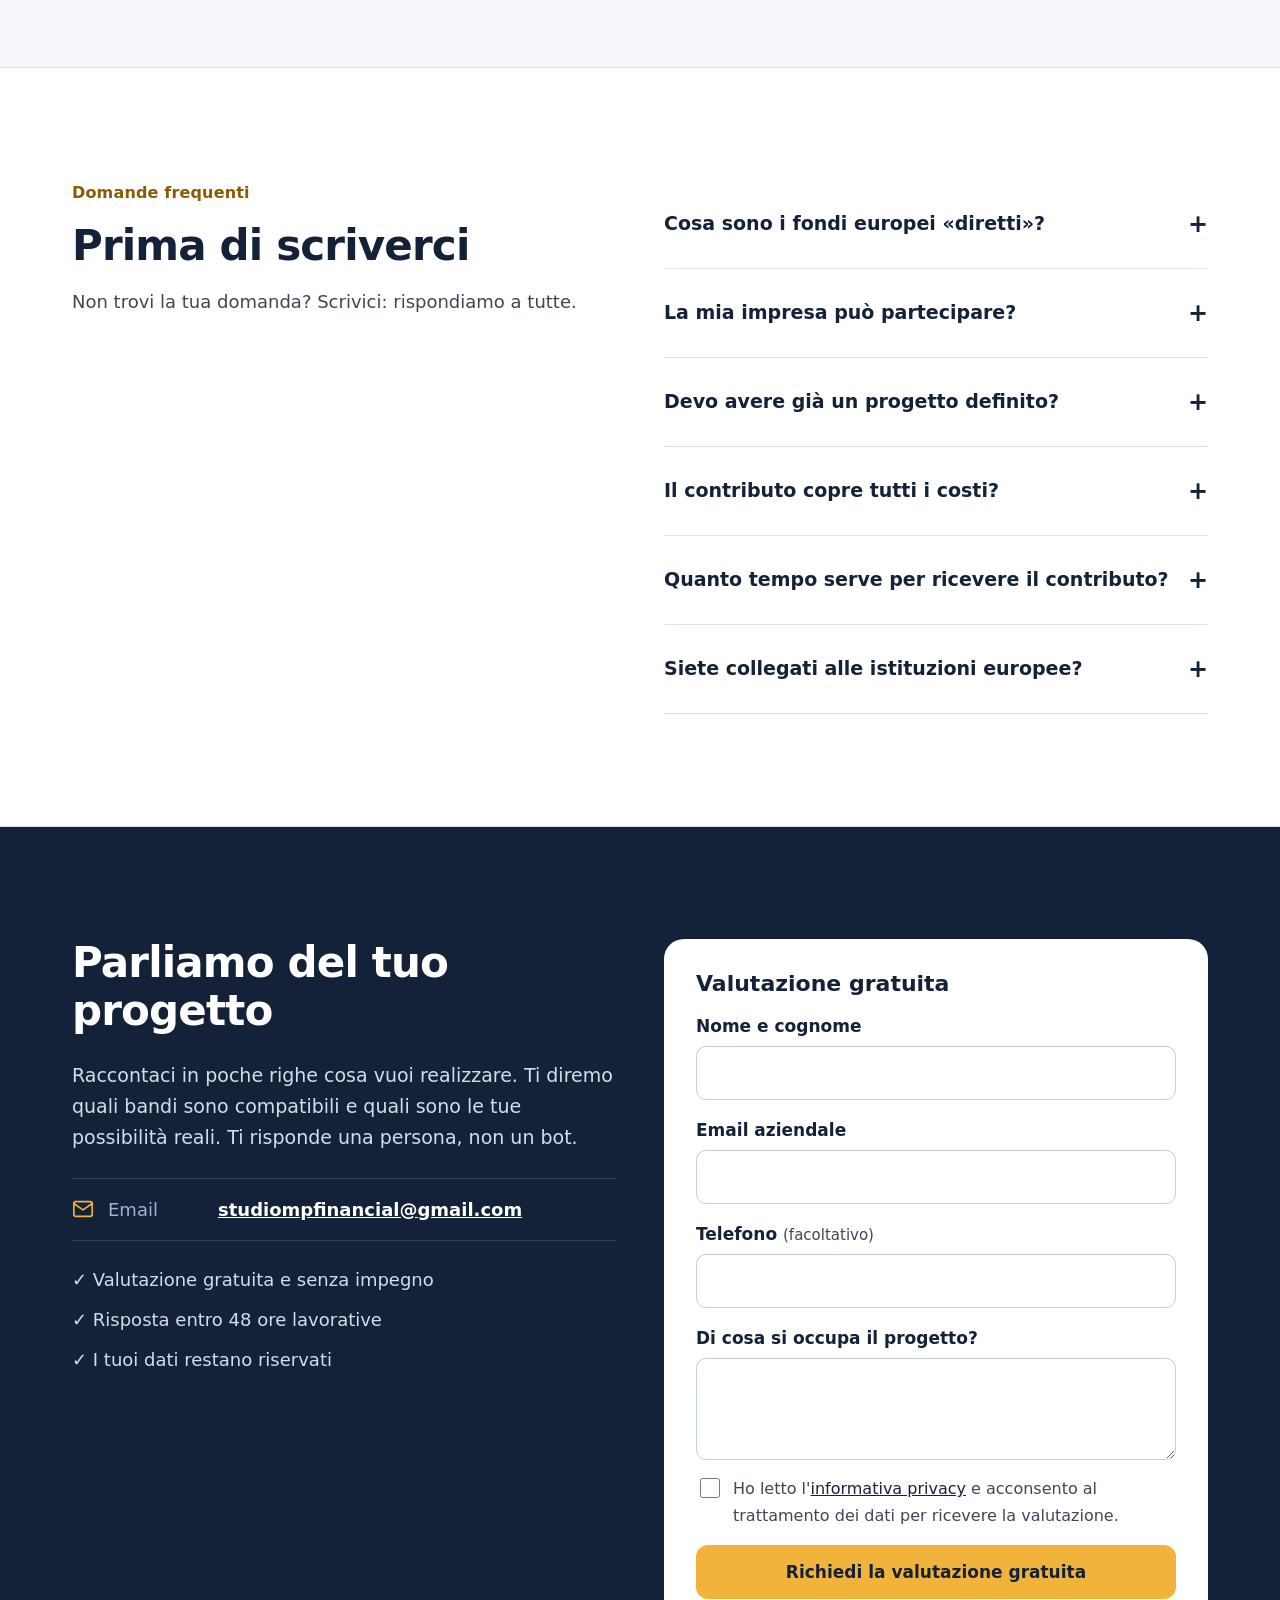
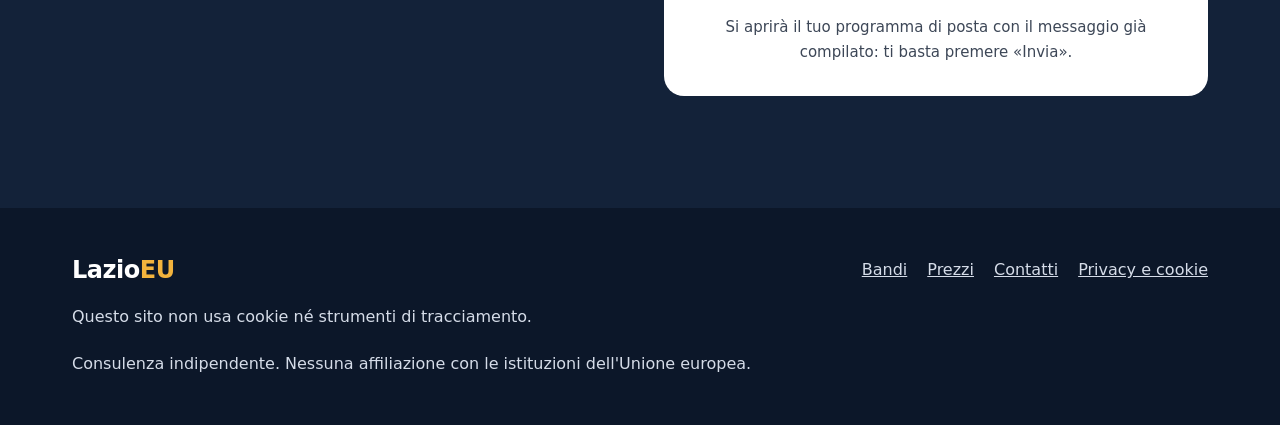
==== commit 9be6726b: "Aggiunte foto: firma dei documenti e consulente - Home (IT/EN): foto della firma nella prima scherma" ====
--- a/index.html
+++ b/index.html
@@ -51,6 +51,8 @@
 </div>
 <p class="micro">Gratuito e senza impegno. Rispondiamo entro 48 ore lavorative.</p>
 </div>
+<div class="hero-visual">
+<picture><source srcset="assets/img/firma.webp" type="image/webp"><img class="hero-photo" src="assets/img/firma.jpg" width="600" height="400" alt="Firma di un documento su una scrivania" fetchpriority="high" decoding="async"></picture>
 <aside class="assess" aria-label="Esempio di valutazione preliminare">
 <div class="assess-top"><p class="assess-title">Valutazione preliminare</p><span class="badge-ok">Gratuita</span></div>
 <div class="rows">
@@ -62,6 +64,7 @@
 </div>
 <p class="assess-note">Esempio illustrativo di cosa ricevi dopo la valutazione. I valori dipendono dal bando.</p>
 </aside>
+</div>
 </div>
 </section>
 
@@ -156,12 +159,12 @@
 </section>
 
 <section class="sec" id="chi-siamo">
-<div class="wrap stack">
+<div class="wrap trust">
+<picture><source srcset="assets/img/consulente.webp" type="image/webp"><img class="portrait" src="assets/img/consulente.jpg" width="493" height="740" alt="Consulente con una cartella di documenti" loading="lazy" decoding="async"></picture>
+<div class="trust-body">
 <div class="head"><p class="eyebrow">Chi siamo</p><h2 class="h2">Perché fidarti di noi</h2></div>
-<div class="g3">
-<div class="card"><h3 class="h3">Indipendenti</h3><p class="muted">Nessun legame con istituzioni o altri intermediari. Lavoriamo solo per te.</p></div>
-<div class="card"><h3 class="h3">Trasparenti</h3><p class="muted">Ti diciamo le tue possibilità reali, anche quando la risposta è «non conviene».</p></div>
-<div class="card"><h3 class="h3">Specializzati</h3><p class="muted">Solo fondi diretti dell'UE: è il nostro lavoro principale, non uno dei tanti.</p></div>
+<div class="tlist"><div class="titem"><svg class="ico tick" aria-hidden="true" viewBox="0 0 24 24"><circle cx="12" cy="12" r="10"/><path d="M8 12.5l2.5 2.5L16 9.5"/></svg><div><h3 class="h3">Indipendenti</h3><p class="muted">Nessun legame con istituzioni o altri intermediari. Lavoriamo solo per te.</p></div></div><div class="titem"><svg class="ico tick" aria-hidden="true" viewBox="0 0 24 24"><circle cx="12" cy="12" r="10"/><path d="M8 12.5l2.5 2.5L16 9.5"/></svg><div><h3 class="h3">Trasparenti</h3><p class="muted">Ti diciamo le tue possibilità reali, anche quando la risposta è «non conviene».</p></div></div><div class="titem"><svg class="ico tick" aria-hidden="true" viewBox="0 0 24 24"><circle cx="12" cy="12" r="10"/><path d="M8 12.5l2.5 2.5L16 9.5"/></svg><div><h3 class="h3">Specializzati</h3><p class="muted">I fondi diretti dell'UE sono il nostro lavoro principale, non uno dei tanti.</p></div></div></div>
+<div class="cta-row"><a class="btn-dark" href="#contatto">Parla con noi</a></div>
 </div>
 </div>
 </section>
--- a/assets/site.css
+++ b/assets/site.css
@@ -263,3 +263,24 @@
   .logo{font-size:21px}
 }
 @media (prefers-reduced-motion:reduce){*{transition:none !important;scroll-behavior:auto !important}}
+
+/* photos */
+.hero-visual{display:flex;flex-direction:column}
+.hero-visual picture{display:block}
+.hero-photo{display:block;width:100%;height:auto;aspect-ratio:3/2;object-fit:cover;border-radius:20px;box-shadow:0 30px 60px rgba(0,0,0,.35)}
+.hero-visual .assess{position:relative;margin:-64px 28px 0 -44px;padding:22px 24px;gap:12px}
+.hero-visual .row{padding:10px 0}
+.trust{display:grid;grid-template-columns:minmax(0,5fr) minmax(0,7fr);gap:64px;align-items:center}
+.trust picture{display:block}
+.portrait{display:block;width:100%;height:auto;max-height:620px;aspect-ratio:493/740;object-fit:cover;object-position:top;border-radius:24px}
+.trust-body{display:flex;flex-direction:column;gap:36px}
+.tlist{display:flex;flex-direction:column;gap:26px}
+.titem{display:flex;gap:16px;align-items:flex-start}
+.titem .tick{flex:none;width:30px;height:30px;stroke:var(--gold);margin-top:2px}
+.titem p{margin-top:4px}
+@media (max-width:960px){
+  .hero-visual .assess{margin:-56px 16px 0}
+  .trust{grid-template-columns:minmax(0,1fr);gap:36px}
+  .portrait{max-height:440px;max-width:420px}
+}
+@media (max-width:560px){.hero-visual .assess{margin:-40px 10px 0}}
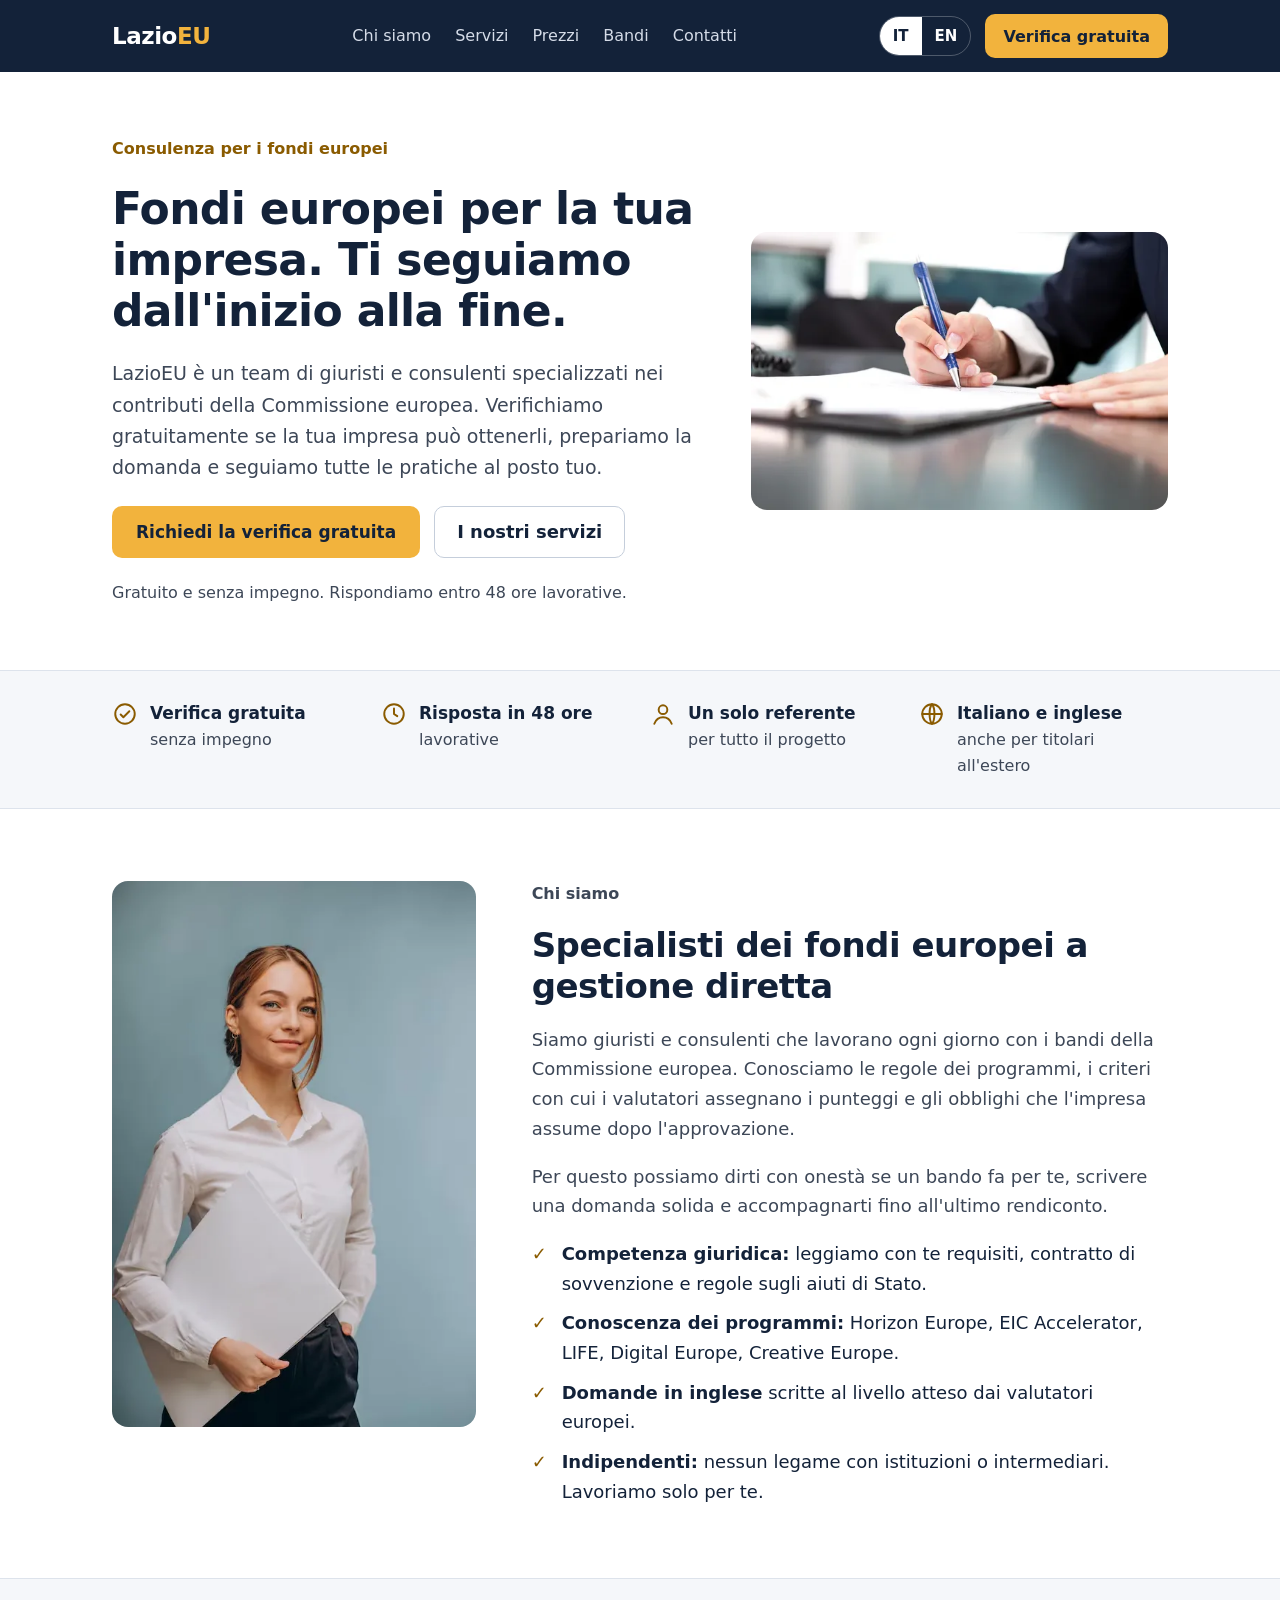
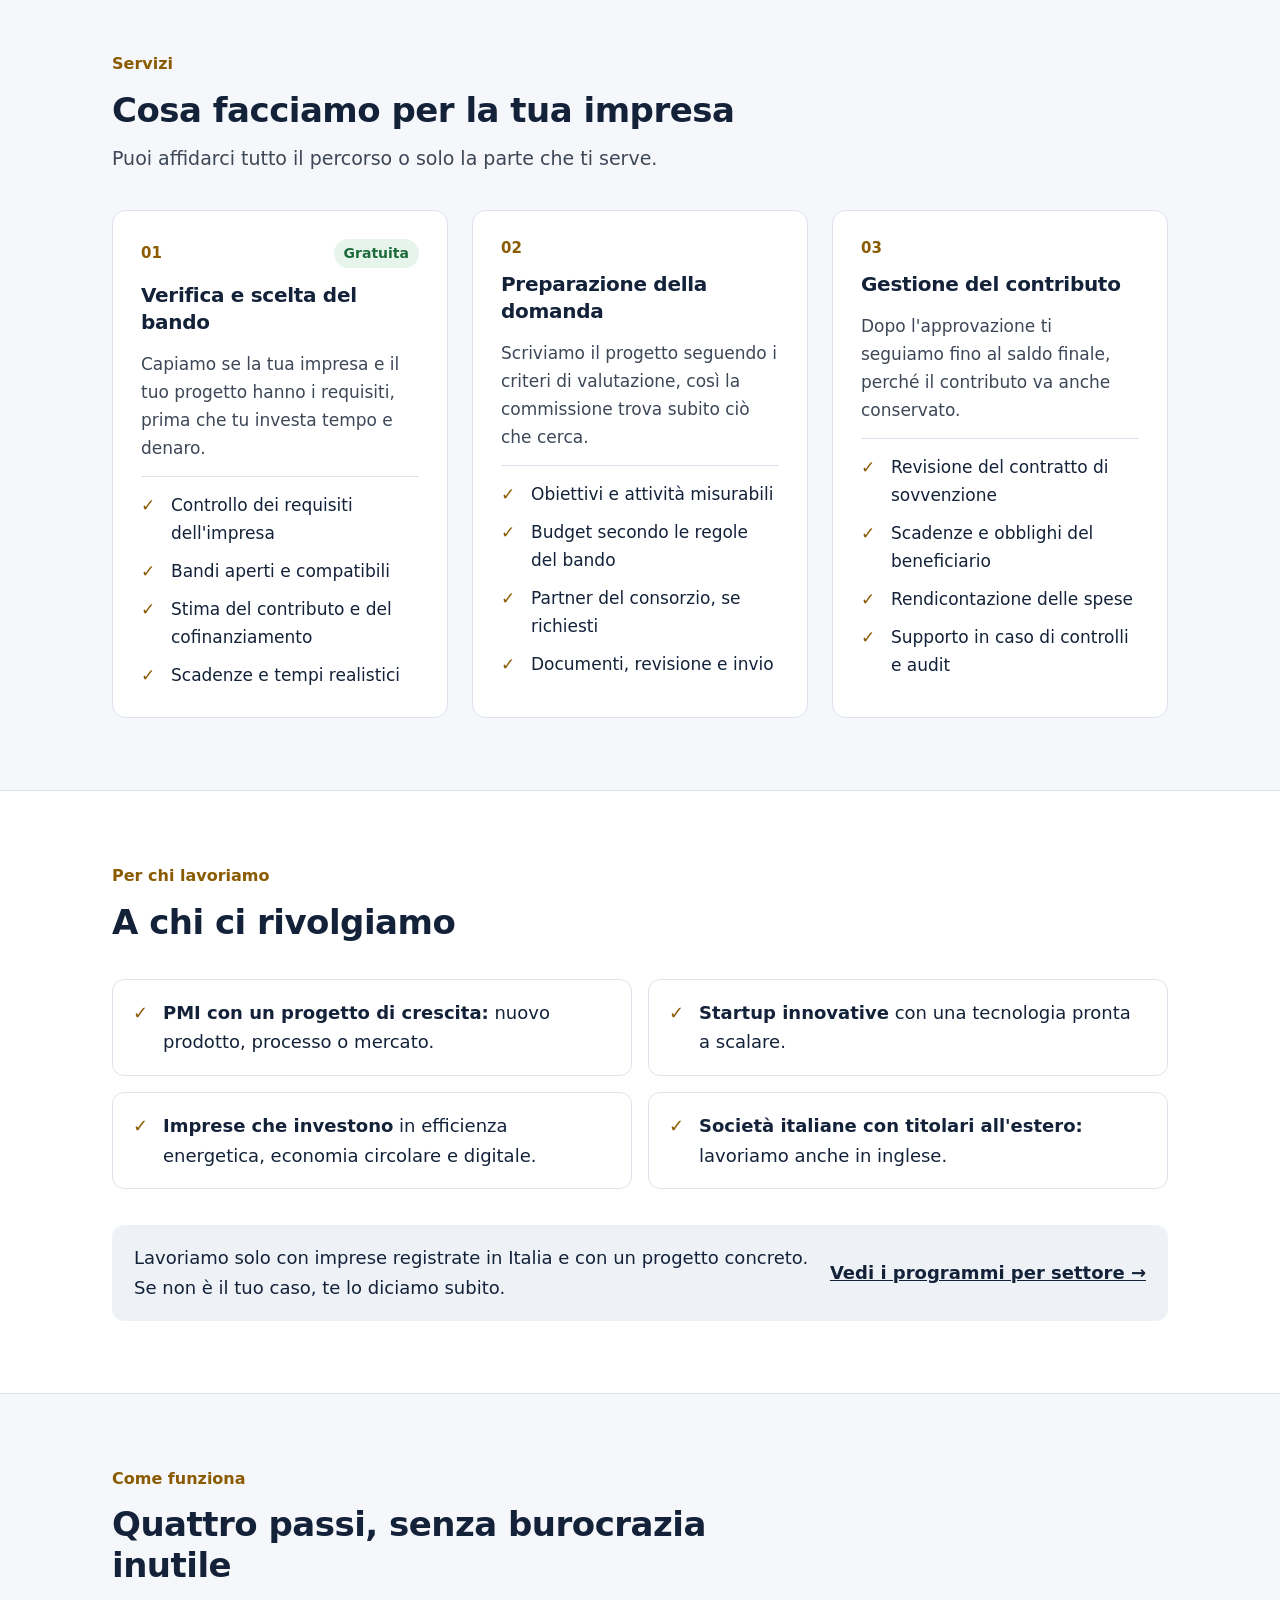
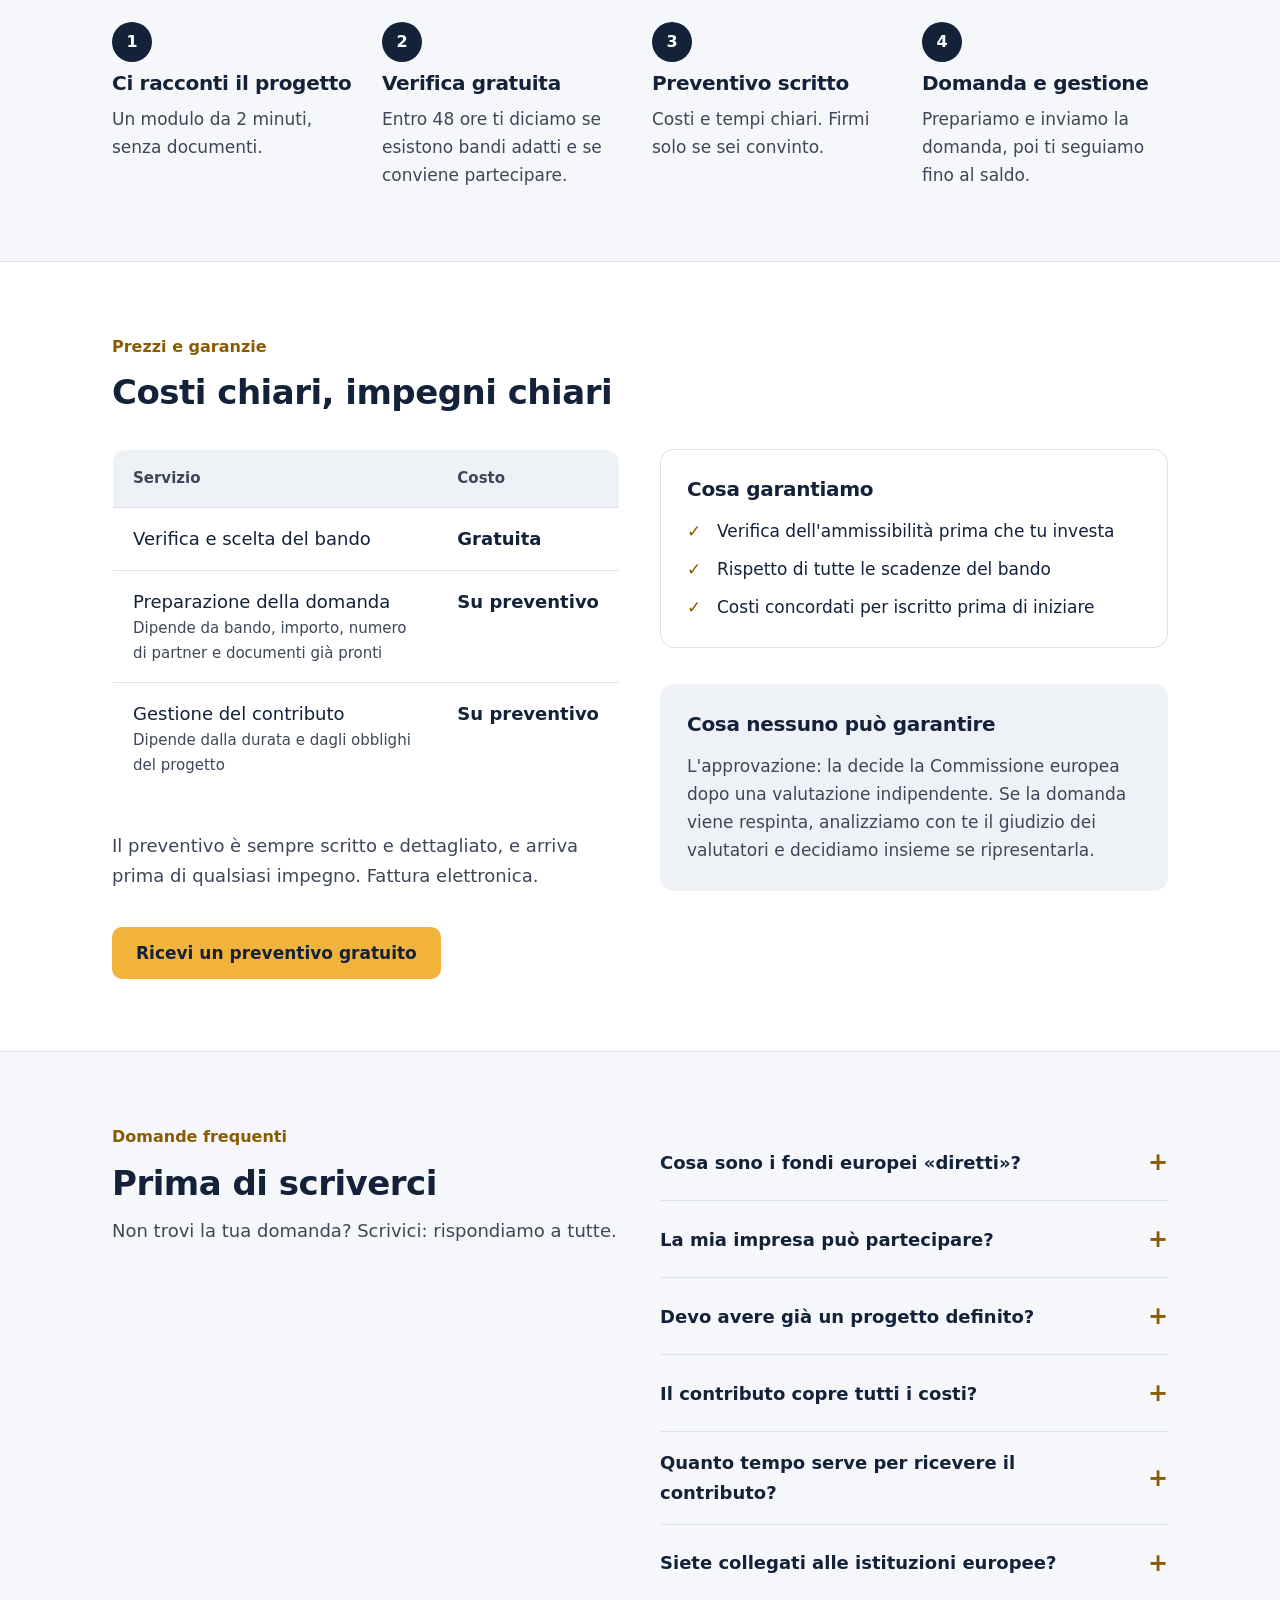
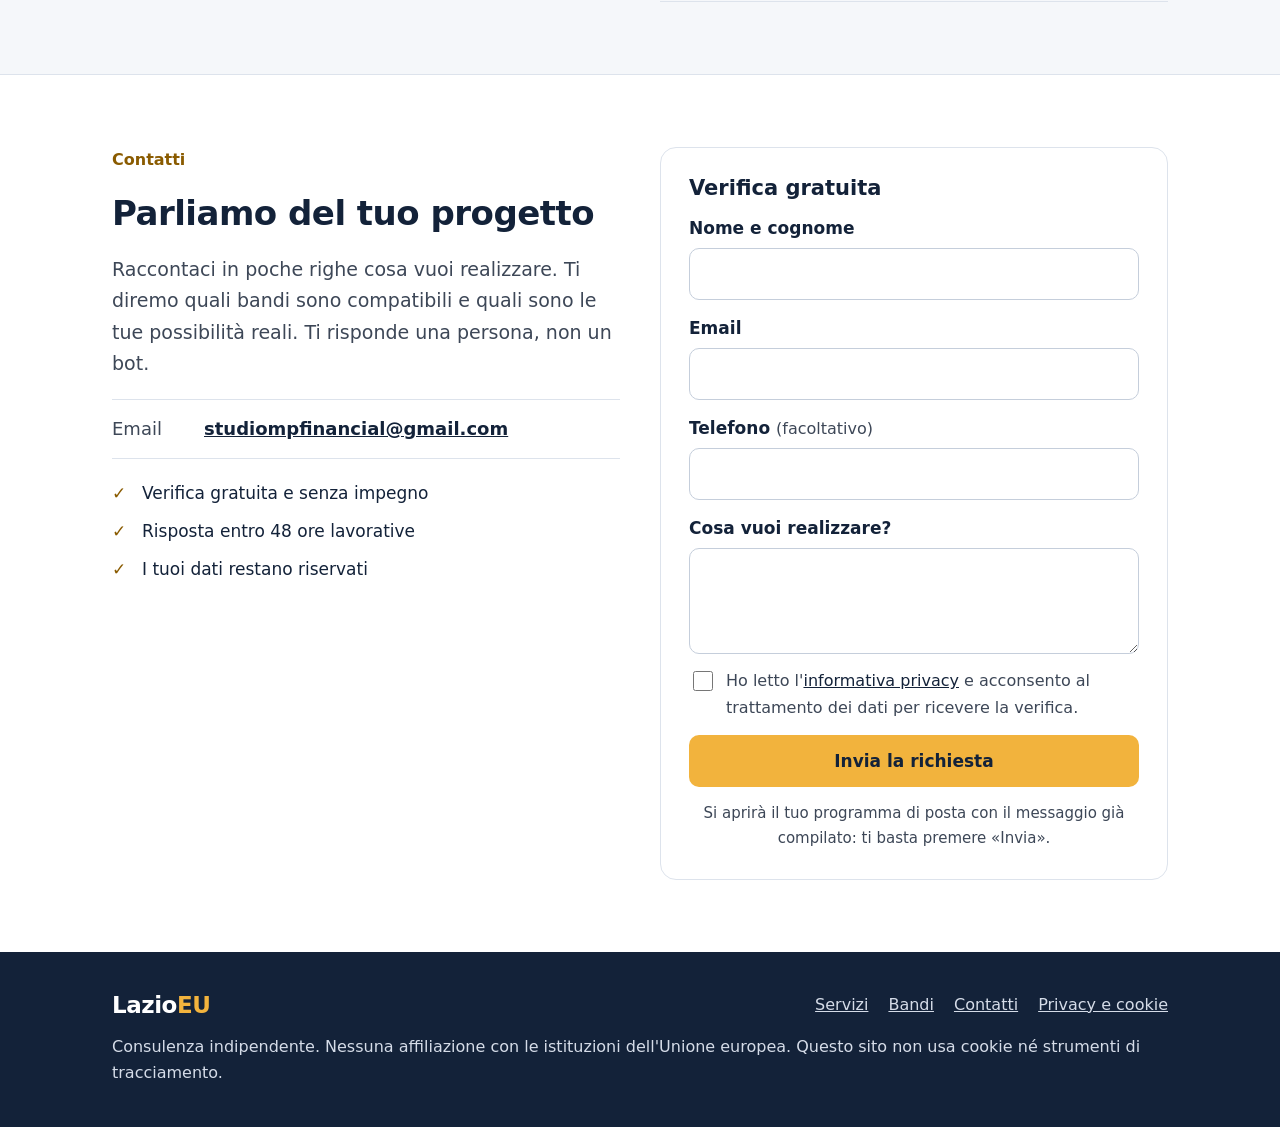
==== commit 20b66338: "Sito più sobrio e informativo: chi siamo, servizi, prezzi - Prima schermata chiara e chiara su sfond" ====
--- a/index.html
+++ b/index.html
@@ -6,8 +6,8 @@
 <meta http-equiv="Content-Security-Policy" content="default-src 'self'; script-src 'self'; style-src 'self' https://fonts.bunny.net; font-src https://fonts.bunny.net; img-src 'self' data:; connect-src 'none'; form-action 'none'; base-uri 'self'; object-src 'none'">
 <meta name="referrer" content="strict-origin-when-cross-origin">
 <meta name="robots" content="noindex, nofollow">
-<title>LazioEU — Fondi UE diretti per la tua impresa</title>
-<meta name="description" content="Consulenti indipendenti per i fondi europei a gestione diretta: troviamo il bando della Commissione europea adatto al tuo progetto, prepariamo la candidatura e gestiamo il contributo. Prima valutazione gratuita.">
+<title>LazioEU — Consulenza per i fondi europei alle imprese</title>
+<meta name="description" content="Giuristi e consulenti specializzati nei fondi europei a gestione diretta. Verifica gratuita, preparazione della domanda e gestione del contributo per le imprese registrate in Italia.">
 <meta name="theme-color" content="#132239">
 <link rel="icon" href="assets/favicon.svg" type="image/svg+xml">
 <link rel="alternate" hreflang="en" href="en/">
@@ -23,15 +23,15 @@
 <div class="wrap hb">
 <a class="logo" href="./">Lazio<span>EU</span></a>
 <nav class="nav" id="nav" aria-label="Navigazione principale">
+<a href="#chi-siamo">Chi siamo</a>
 <a href="#servizi">Servizi</a>
-<a href="#come">Come funziona</a>
 <a href="#prezzi">Prezzi</a>
 <a href="bandi.html">Bandi</a>
 <a href="#contatto">Contatti</a>
 </nav>
 <div class="hact">
 <div class="lang"><span aria-current="true">IT</span><a href="en/" hreflang="en" lang="en">EN</a></div>
-<a class="btn sm" href="#contatto">Parliamone</a>
+<a class="btn sm" href="#contatto">Verifica gratuita</a>
 <button class="menu-btn" type="button" aria-controls="nav" aria-expanded="false">Menu</button>
 </div>
 </div>
@@ -39,133 +39,121 @@
 
 <main id="main">
 
-<section class="hero dark">
+<section class="hero">
 <div class="wrap hero-grid">
 <div class="hero-copy">
 <p class="eyebrow">Consulenza per i fondi europei</p>
-<h1>Fondi europei per la tua impresa. <span>Ti seguiamo dall'inizio alla fine.</span></h1>
-<p class="lead">Verifichiamo gratuitamente se la tua impresa può ottenere un contributo della Commissione europea. Poi prepariamo la domanda e seguiamo tutte le pratiche al posto tuo.</p>
+<h1>Fondi europei per la tua impresa. Ti seguiamo dall'inizio alla fine.</h1>
+<p class="lead">LazioEU è un team di giuristi e consulenti specializzati nei contributi della Commissione europea. Verifichiamo gratuitamente se la tua impresa può ottenerli, prepariamo la domanda e seguiamo tutte le pratiche al posto tuo.</p>
 <div class="cta-row">
 <a class="btn" href="#contatto">Richiedi la verifica gratuita</a>
-<a class="btn-ghost" href="#come">Come funziona</a>
+<a class="btn-line" href="#servizi">I nostri servizi</a>
 </div>
 <p class="micro">Gratuito e senza impegno. Rispondiamo entro 48 ore lavorative.</p>
 </div>
-<div class="hero-visual">
 <picture><source srcset="assets/img/firma.webp" type="image/webp"><img class="hero-photo" src="assets/img/firma.jpg" width="600" height="400" alt="Firma di un documento su una scrivania" fetchpriority="high" decoding="async"></picture>
-<aside class="assess" aria-label="Esempio di valutazione preliminare">
-<div class="assess-top"><p class="assess-title">Valutazione preliminare</p><span class="badge-ok">Gratuita</span></div>
-<div class="rows">
-<div class="row"><span class="muted">Impresa registrata in Italia</span><b class="ok">Verificato</b></div>
-<div class="row"><span class="muted">Programma compatibile</span><b>Horizon Europe</b></div>
-<div class="row"><span class="muted">Contributo possibile</span><b>fino al 70% dei costi</b></div>
-<div class="row"><span class="muted">Cofinanziamento richiesto</span><b>30%</b></div>
-<div class="row"><span class="muted">Prossima scadenza</span><b>entro 4 mesi</b></div>
-</div>
-<p class="assess-note">Esempio illustrativo di cosa ricevi dopo la valutazione. I valori dipendono dal bando.</p>
-</aside>
-</div>
-</div>
-</section>
-
-<section class="strip" aria-label="In breve">
+</div>
+</section>
+
+<section class="keys" aria-label="In breve">
 <div class="wrap g4">
-<div><p class="fig">0 €</p><p class="fig-l">per la prima valutazione</p></div>
-<div><p class="fig">48 ore</p><p class="fig-l">per la prima risposta</p></div>
-<div><p class="fig">1 referente</p><p class="fig-l">per tutto il progetto</p></div>
-<div><p class="cap">Programmi</p><p class="progs">Horizon Europe · EIC · LIFE · Digital Europe · Creative Europe</p></div>
+<div class="key"><svg class="kico" aria-hidden="true" viewBox="0 0 24 24"><circle cx="12" cy="12" r="9"/><path d="M8 12.5l2.5 2.5L16 9.5"/></svg><p><b>Verifica gratuita</b><span>senza impegno</span></p></div>
+<div class="key"><svg class="kico" aria-hidden="true" viewBox="0 0 24 24"><circle cx="12" cy="12" r="9"/><path d="M12 7v5l3 2"/></svg><p><b>Risposta in 48 ore</b><span>lavorative</span></p></div>
+<div class="key"><svg class="kico" aria-hidden="true" viewBox="0 0 24 24"><circle cx="12" cy="8" r="4"/><path d="M4 21c1.5-4 4.5-6 8-6s6.5 2 8 6"/></svg><p><b>Un solo referente</b><span>per tutto il progetto</span></p></div>
+<div class="key"><svg class="kico" aria-hidden="true" viewBox="0 0 24 24"><circle cx="12" cy="12" r="9"/><path d="M3 12h18M12 3c3 3.5 3 14.5 0 18M12 3c-3 3.5-3 14.5 0 18"/></svg><p><b>Italiano e inglese</b><span>anche per titolari all'estero</span></p></div>
+</div>
+</section>
+
+<section class="sec" id="chi-siamo">
+<div class="wrap about">
+<picture><source srcset="assets/img/consulente.webp" type="image/webp"><img class="portrait" src="assets/img/consulente.jpg" width="493" height="740" alt="Consulente con una cartella di documenti" loading="lazy" decoding="async"></picture>
+<div class="about-text">
+<p class="eyebrow">Chi siamo</p>
+<h2 class="h2">Specialisti dei fondi europei a gestione diretta</h2>
+<p>Siamo giuristi e consulenti che lavorano ogni giorno con i bandi della Commissione europea. Conosciamo le regole dei programmi, i criteri con cui i valutatori assegnano i punteggi e gli obblighi che l'impresa assume dopo l'approvazione.</p>
+<p>Per questo possiamo dirti con onestà se un bando fa per te, scrivere una domanda solida e accompagnarti fino all'ultimo rendiconto.</p>
+<ul class="ticks">
+<li><strong>Competenza giuridica:</strong> leggiamo con te requisiti, contratto di sovvenzione e regole sugli aiuti di Stato.</li>
+<li><strong>Conoscenza dei programmi:</strong> Horizon Europe, EIC Accelerator, LIFE, Digital Europe, Creative Europe.</li>
+<li><strong>Domande in inglese</strong> scritte al livello atteso dai valutatori europei.</li>
+<li><strong>Indipendenti:</strong> nessun legame con istituzioni o intermediari. Lavoriamo solo per te.</li>
+</ul>
+</div>
+</div>
+</section>
+
+<section class="sec alt" id="servizi">
+<div class="wrap stack">
+<div class="head"><p class="eyebrow">Servizi</p><h2 class="h2">Cosa facciamo per la tua impresa</h2><p class="lead">Puoi affidarci tutto il percorso o solo la parte che ti serve.</p></div>
+<div class="g3">
+<article class="svc">
+<div class="svc-top"><span class="num">01</span><span class="badge">Gratuita</span></div>
+<h3 class="h3">Verifica e scelta del bando</h3>
+<p>Capiamo se la tua impresa e il tuo progetto hanno i requisiti, prima che tu investa tempo e denaro.</p>
+<ul class="ticks sm"><li>Controllo dei requisiti dell'impresa</li><li>Bandi aperti e compatibili</li><li>Stima del contributo e del cofinanziamento</li><li>Scadenze e tempi realistici</li></ul>
+</article>
+<article class="svc">
+<div class="svc-top"><span class="num">02</span></div>
+<h3 class="h3">Preparazione della domanda</h3>
+<p>Scriviamo il progetto seguendo i criteri di valutazione, così la commissione trova subito ciò che cerca.</p>
+<ul class="ticks sm"><li>Obiettivi e attività misurabili</li><li>Budget secondo le regole del bando</li><li>Partner del consorzio, se richiesti</li><li>Documenti, revisione e invio</li></ul>
+</article>
+<article class="svc">
+<div class="svc-top"><span class="num">03</span></div>
+<h3 class="h3">Gestione del contributo</h3>
+<p>Dopo l'approvazione ti seguiamo fino al saldo finale, perché il contributo va anche conservato.</p>
+<ul class="ticks sm"><li>Revisione del contratto di sovvenzione</li><li>Scadenze e obblighi del beneficiario</li><li>Rendicontazione delle spese</li><li>Supporto in caso di controlli e audit</li></ul>
+</article>
+</div>
 </div>
 </section>
 
 <section class="sec" id="per-chi">
 <div class="wrap stack">
-<div class="head"><p class="eyebrow">Per chi lavoriamo</p><h2 class="h2">Fa per te se…</h2></div>
-<div class="g4">
-<div class="card"><svg class="ico" aria-hidden="true" viewBox="0 0 24 24"><path d="M3 21h18M5 21V9l7-5 7 5v12"/><path d="M9 21v-6h6v6"/></svg><h3 class="h3">Sei una PMI con un progetto di crescita</h3><p class="muted">Nuovo prodotto, nuovo processo, nuovo mercato: e ti serve capitale per farlo.</p></div>
-<div class="card"><svg class="ico" aria-hidden="true" viewBox="0 0 24 24"><path d="M12 2l3 7h7l-5.5 4.5L18 21l-6-4-6 4 1.5-7.5L2 9h7z"/></svg><h3 class="h3">Sei una startup innovativa</h3><p class="muted">Hai una tecnologia pronta a scalare e cerchi finanziamenti come EIC Accelerator.</p></div>
-<div class="card"><svg class="ico" aria-hidden="true" viewBox="0 0 24 24"><path d="M12 22c5-3 8-7 8-12a8 8 0 0 0-16 0c0 5 3 9 8 12z"/><path d="M12 14V8M9 11l3-3 3 3"/></svg><h3 class="h3">Investi in green o digitale</h3><p class="muted">Efficienza energetica, economia circolare, IA, cybersecurity: le priorità dell'UE.</p></div>
-<div class="card"><svg class="ico" aria-hidden="true" viewBox="0 0 24 24"><circle cx="12" cy="12" r="9"/><path d="M3 12h18M12 3c3 3.5 3 14.5 0 18M12 3c-3 3.5-3 14.5 0 18"/></svg><h3 class="h3">Hai una società in Italia ma vivi all'estero</h3><p class="muted">Lavoriamo anche in inglese e gestiamo noi la burocrazia italiana.</p></div>
-</div>
-<div class="note"><p><strong>Non facciamo per te se</strong> la tua impresa non è registrata in Italia, oppure cerchi un contributo senza un progetto concreto da realizzare. Te lo diciamo subito, senza farti perdere tempo.</p><a href="bandi.html">Vedi i programmi per settore →</a></div>
-</div>
-</section>
-
-<section class="sec pt0">
-<div class="wrap stack">
-<div class="head"><p class="eyebrow">Cosa ottieni</p><h2 class="h2">Cosa cambia con noi</h2></div>
-<table class="cmp">
-<thead><tr><th scope="col">Da soli</th><th scope="col">Con LazioEU</th></tr></thead>
+<div class="head"><p class="eyebrow">Per chi lavoriamo</p><h2 class="h2">A chi ci rivolgiamo</h2></div>
+<ul class="ticks who">
+<li><strong>PMI con un progetto di crescita:</strong> nuovo prodotto, processo o mercato.</li>
+<li><strong>Startup innovative</strong> con una tecnologia pronta a scalare.</li>
+<li><strong>Imprese che investono</strong> in efficienza energetica, economia circolare e digitale.</li>
+<li><strong>Società italiane con titolari all'estero:</strong> lavoriamo anche in inglese.</li>
+</ul>
+<div class="note"><p>Lavoriamo solo con imprese registrate in Italia e con un progetto concreto. Se non è il tuo caso, te lo diciamo subito.</p><a href="bandi.html">Vedi i programmi per settore →</a></div>
+</div>
+</section>
+
+<section class="sec alt" id="come">
+<div class="wrap stack">
+<div class="head"><p class="eyebrow">Come funziona</p><h2 class="h2">Quattro passi, senza burocrazia inutile</h2></div>
+<div class="steps">
+<div class="step"><span class="dot">1</span><h3 class="h3">Ci racconti il progetto</h3><p>Un modulo da 2 minuti, senza documenti.</p></div>
+<div class="step"><span class="dot">2</span><h3 class="h3">Verifica gratuita</h3><p>Entro 48 ore ti diciamo se esistono bandi adatti e se conviene partecipare.</p></div>
+<div class="step"><span class="dot">3</span><h3 class="h3">Preventivo scritto</h3><p>Costi e tempi chiari. Firmi solo se sei convinto.</p></div>
+<div class="step"><span class="dot">4</span><h3 class="h3">Domanda e gestione</h3><p>Prepariamo e inviamo la domanda, poi ti seguiamo fino al saldo.</p></div>
+</div>
+</div>
+</section>
+
+<section class="sec" id="prezzi">
+<div class="wrap stack">
+<div class="head"><p class="eyebrow">Prezzi e garanzie</p><h2 class="h2">Costi chiari, impegni chiari</h2></div>
+<div class="g2">
+<div class="stack">
+<table class="ptable">
+<thead><tr><th scope="col">Servizio</th><th scope="col">Costo</th></tr></thead>
 <tbody>
-<tr><td>Giorni a leggere bandi di centinaia di pagine per capire se rientri</td><td><strong>In 48 ore sai se vale la pena</strong> e quale bando è il tuo</td></tr>
-<tr><td>Una proposta ambiziosa ma poco chiara, che i valutatori bocciano</td><td><strong>Una candidatura scritta come la vogliono i valutatori</strong>: chiara, coerente, misurabile</td></tr>
-<tr><td>Costi che emergono strada facendo</td><td><strong>Un preventivo scritto prima di iniziare</strong>, senza sorprese</td></tr>
-<tr><td>Errori di rendicontazione che costano parte del contributo</td><td><strong>Il contributo resta tuo</strong>: gestiamo report, scadenze e obblighi fino alla chiusura</td></tr>
+<tr><td>Verifica e scelta del bando</td><td>Gratuita</td></tr>
+<tr><td>Preparazione della domanda<small>Dipende da bando, importo, numero di partner e documenti già pronti</small></td><td>Su preventivo</td></tr>
+<tr><td>Gestione del contributo<small>Dipende dalla durata e dagli obblighi del progetto</small></td><td>Su preventivo</td></tr>
 </tbody>
 </table>
-</div>
-</section>
-
-
-<section class="sec pt0" id="servizi">
-<div class="wrap stack">
-<div class="head"><p class="eyebrow">Servizi</p><h2 class="h2">Ti affianchiamo in ogni fase</h2></div>
-<div class="g3">
-<div class="svc"><p class="num">01</p><h3 class="h3">Analisi e selezione</h3><p class="muted">Verifichiamo requisiti e coerenza del progetto. Ti diciamo con onestà se esiste un'opportunità concreta, prima che tu investa tempo e denaro.</p></div>
-<div class="svc"><p class="num">02</p><h3 class="h3">Preparazione della candidatura</h3><p class="muted">Colleghiamo obiettivi, attività, documenti e budget esattamente come il bando richiede. Scriviamo in inglese al livello atteso dai valutatori.</p></div>
-<div class="svc"><p class="num">03</p><h3 class="h3">Gestione e rendicontazione</h3><p class="muted">Scadenze, obblighi del beneficiario, report periodici. Seguiamo il progetto fino alla chiusura, perché il contributo va anche conservato.</p></div>
-</div>
-<div class="note"><svg class="ico" aria-hidden="true" viewBox="0 0 24 24"><path d="M12 3l8 3v6c0 4.5-3.4 8.2-8 9-4.6-.8-8-4.5-8-9V6z"/><path d="M9 12l2 2 4-4"/></svg><p><strong>Supporto legale in ogni fase:</strong> dalla lettura dei requisiti agli obblighi del contratto di sovvenzione.</p></div>
-</div>
-</section>
-
-<section class="sec alt" id="come">
-<div class="wrap stack">
-<div class="head"><p class="eyebrow">Come funziona</p><h2 class="h2">Dalla richiesta al contributo, in 4 passi</h2></div>
-<div class="g4">
-<div class="step"><span class="dot">1</span><h3 class="h3">Ci racconti il progetto</h3><p class="muted">Un modulo da 2 minuti. Basta un'idea concreta.</p></div>
-<div class="step"><span class="dot">2</span><h3 class="h3">Valutazione gratuita</h3><p class="muted">Entro 48 ore: bandi compatibili e possibilità reali.</p></div>
-<div class="step"><span class="dot">3</span><h3 class="h3">Preventivo e contratto</h3><p class="muted">Costi e perimetro per iscritto. Firmi solo se sei convinto.</p></div>
-<div class="step"><span class="dot last">4</span><h3 class="h3">Candidatura e gestione</h3><p class="muted">Dal dossier al rendiconto finale, con un referente dedicato.</p></div>
-</div>
-<div class="info"><svg class="ico" aria-hidden="true" viewBox="0 0 24 24"><rect x="3" y="6" width="18" height="13" rx="2"/><path d="M3 10h18"/></svg><p><strong>Pagamento:</strong> modalità e tempi sono indicati nel preventivo scritto, prima di iniziare. Fattura elettronica.</p></div>
-</div>
-</section>
-
-<section class="sec" id="prezzi">
-<div class="wrap stack">
-<div class="head"><p class="eyebrow">Prezzi</p><h2 class="h2">Quanto costa, senza giri di parole</h2><p class="lead muted">Ogni bando è diverso, quindi il prezzo arriva in un preventivo scritto e dettagliato. La prima valutazione non costa nulla.</p></div>
-<div class="g3">
-<div class="card price"><p class="price-l">Valutazione preliminare</p><p class="price-v">Gratis</p><p class="muted">Verifica dei requisiti, bandi compatibili, stima delle possibilità reali.</p></div>
-<div class="card price hl"><p class="price-l">Preparazione della candidatura</p><p class="price-v">Su preventivo</p><p class="muted">Progetto, budget, documenti e invio della domanda.</p></div>
-<div class="card price"><p class="price-l">Gestione e rendicontazione</p><p class="price-v">Su preventivo</p><p class="muted">Report periodici, scadenze, obblighi del beneficiario, supporto agli audit.</p></div>
-</div>
-<div class="stack gap24">
-<h3 class="h3">Da cosa dipende il prezzo</h3>
-<div class="chips"><span class="chip">Complessità del bando</span><span class="chip">Importo richiesto</span><span class="chip">Numero di partner nel consorzio</span><span class="chip">Documenti già disponibili</span><span class="chip">Durata del progetto</span></div>
-</div>
-<div class="cta-row"><a class="btn" href="#contatto">Ricevi un preventivo gratuito</a><span class="muted">Scritto, dettagliato, senza impegno.</span></div>
-</div>
-</section>
-
-<section class="sec dark">
-<div class="wrap stack">
-<h2 class="h2">Cosa garantiamo. <span class="soft">E cosa succede se va male.</span></h2>
-<div class="g3">
-<div class="gbox fill"><h3 class="h3 amber">Garantiamo</h3><p>✓ Verifica dell'ammissibilità prima che tu investa</p><p>✓ Rispetto di tutte le scadenze del bando</p><p>✓ Costi concordati per iscritto prima di iniziare</p></div>
-<div class="gbox"><h3 class="h3">Non garantiamo l'approvazione</h3><p>La decide la Commissione europea, dopo una valutazione indipendente. Chi ti promette un finanziamento certo non ti sta dicendo la verità.</p></div>
-<div class="gbox"><h3 class="h3">Se la domanda viene respinta</h3><p>Analizziamo con te il giudizio dei valutatori, punto per punto, e valutiamo insieme se e quando ripresentarla.</p></div>
-</div>
-</div>
-</section>
-
-<section class="sec" id="chi-siamo">
-<div class="wrap trust">
-<picture><source srcset="assets/img/consulente.webp" type="image/webp"><img class="portrait" src="assets/img/consulente.jpg" width="493" height="740" alt="Consulente con una cartella di documenti" loading="lazy" decoding="async"></picture>
-<div class="trust-body">
-<div class="head"><p class="eyebrow">Chi siamo</p><h2 class="h2">Perché fidarti di noi</h2></div>
-<div class="tlist"><div class="titem"><svg class="ico tick" aria-hidden="true" viewBox="0 0 24 24"><circle cx="12" cy="12" r="10"/><path d="M8 12.5l2.5 2.5L16 9.5"/></svg><div><h3 class="h3">Indipendenti</h3><p class="muted">Nessun legame con istituzioni o altri intermediari. Lavoriamo solo per te.</p></div></div><div class="titem"><svg class="ico tick" aria-hidden="true" viewBox="0 0 24 24"><circle cx="12" cy="12" r="10"/><path d="M8 12.5l2.5 2.5L16 9.5"/></svg><div><h3 class="h3">Trasparenti</h3><p class="muted">Ti diciamo le tue possibilità reali, anche quando la risposta è «non conviene».</p></div></div><div class="titem"><svg class="ico tick" aria-hidden="true" viewBox="0 0 24 24"><circle cx="12" cy="12" r="10"/><path d="M8 12.5l2.5 2.5L16 9.5"/></svg><div><h3 class="h3">Specializzati</h3><p class="muted">I fondi diretti dell'UE sono il nostro lavoro principale, non uno dei tanti.</p></div></div></div>
-<div class="cta-row"><a class="btn-dark" href="#contatto">Parla con noi</a></div>
-</div>
+<p class="muted">Il preventivo è sempre scritto e dettagliato, e arriva prima di qualsiasi impegno. Fattura elettronica.</p>
+</div>
+<div class="stack">
+<div class="box"><h3 class="h3">Cosa garantiamo</h3><ul class="ticks sm"><li>Verifica dell'ammissibilità prima che tu investa</li><li>Rispetto di tutte le scadenze del bando</li><li>Costi concordati per iscritto prima di iniziare</li></ul></div>
+<div class="box warn"><h3 class="h3">Cosa nessuno può garantire</h3><p>L'approvazione: la decide la Commissione europea dopo una valutazione indipendente. Se la domanda viene respinta, analizziamo con te il giudizio dei valutatori e decidiamo insieme se ripresentarla.</p></div>
+</div>
+</div>
+<div class="cta-row"><a class="btn" href="#contatto">Ricevi un preventivo gratuito</a></div>
 </div>
 </section>
 
@@ -173,41 +161,42 @@
 <div class="wrap g2">
 <div class="head"><p class="eyebrow">Domande frequenti</p><h2 class="h2">Prima di scriverci</h2><p class="muted">Non trovi la tua domanda? Scrivici: rispondiamo a tutte.</p></div>
 <div class="faq">
-<details><summary>Cosa sono i fondi europei «diretti»?<span class="plus" aria-hidden="true">+</span></summary><p>Sono i contributi gestiti direttamente dalla Commissione europea e dalle sue agenzie, senza passare da Regioni o Ministeri. Le domande si presentano a livello europeo: in gara ci sono meno imprese italiane e spesso i contributi sono più alti. È il nostro campo di specializzazione.</p></details>
-<details><summary>La mia impresa può partecipare?<span class="plus" aria-hidden="true">+</span></summary><p>Le imprese registrate in Italia possono accedere a molti bandi diretti. Requisiti e partenariati cambiano da programma a programma: li verifichiamo nella valutazione gratuita.</p></details>
+<details><summary>Cosa sono i fondi europei «diretti»?<span class="plus" aria-hidden="true">+</span></summary><p>Sono i contributi gestiti direttamente dalla Commissione europea e dalle sue agenzie, senza passare da Regioni o Ministeri. Le domande si presentano a livello europeo: in gara ci sono meno imprese italiane e spesso i contributi sono più alti.</p></details>
+<details><summary>La mia impresa può partecipare?<span class="plus" aria-hidden="true">+</span></summary><p>Le imprese registrate in Italia possono accedere a molti bandi diretti. Requisiti e partenariati cambiano da programma a programma: li verifichiamo gratuitamente.</p></details>
 <details><summary>Devo avere già un progetto definito?<span class="plus" aria-hidden="true">+</span></summary><p>No. Basta un'idea concreta: la strutturiamo insieme in base ai requisiti del bando.</p></details>
 <details><summary>Il contributo copre tutti i costi?<span class="plus" aria-hidden="true">+</span></summary><p>Spesso no: molti bandi richiedono un cofinanziamento da parte dell'impresa. Te lo diciamo chiaramente prima di iniziare.</p></details>
-<details><summary>Quanto tempo serve per ricevere il contributo?<span class="plus" aria-hidden="true">+</span></summary><p>Dipende dal bando: tra la scadenza e la firma dell'accordo passano di solito alcuni mesi. Nella valutazione gratuita ti diamo una tempistica realistica per il tuo caso.</p></details>
+<details><summary>Quanto tempo serve per ricevere il contributo?<span class="plus" aria-hidden="true">+</span></summary><p>Dipende dal bando: tra la scadenza e la firma dell'accordo passano di solito alcuni mesi. Nella verifica gratuita ti diamo una tempistica realistica.</p></details>
 <details><summary>Siete collegati alle istituzioni europee?<span class="plus" aria-hidden="true">+</span></summary><p>No. Siamo consulenti indipendenti, senza alcuna affiliazione con le istituzioni dell'Unione europea.</p></details>
 </div>
 </div>
 </section>
 
-<section class="sec dark" id="contatto">
+<section class="sec" id="contatto">
 <div class="wrap g2">
 <div class="c-left">
+<p class="eyebrow">Contatti</p>
 <h2 class="h2">Parliamo del tuo progetto</h2>
 <p class="lead">Raccontaci in poche righe cosa vuoi realizzare. Ti diremo quali bandi sono compatibili e quali sono le tue possibilità reali. Ti risponde una persona, non un bot.</p>
 <div class="clist">
-<div class="citem"><svg class="ico" aria-hidden="true" viewBox="0 0 24 24"><rect x="2" y="4" width="20" height="16" rx="2"/><path d="M22 6l-10 7L2 6"/></svg><span>Email</span><a href="mailto:studiompfinancial@gmail.com">studiompfinancial@gmail.com</a></div>
-</div>
-<div class="checks"><p>✓ Valutazione gratuita e senza impegno</p><p>✓ Risposta entro 48 ore lavorative</p><p>✓ I tuoi dati restano riservati</p></div>
+<div class="citem"><span>Email</span><a href="mailto:studiompfinancial@gmail.com">studiompfinancial@gmail.com</a></div>
+</div>
+<ul class="ticks sm"><li>Verifica gratuita e senza impegno</li><li>Risposta entro 48 ore lavorative</li><li>I tuoi dati restano riservati</li></ul>
 </div>
 <form class="form" id="lead-form" novalidate aria-labelledby="form-t"
- data-to="studiompfinancial@gmail.com" data-subject="Richiesta di valutazione"
+ data-to="studiompfinancial@gmail.com" data-subject="Richiesta di verifica"
  data-prefill="Programma di interesse:"
  data-l-name="Nome" data-l-email="Email" data-l-phone="Telefono" data-l-project="Progetto"
  data-err-name="Inserisci nome e cognome." data-err-email="Inserisci un indirizzo email valido."
  data-err-project="Descrivi il progetto in almeno qualche parola." data-err-ok="Serve il consenso per poterti rispondere.">
-<p class="form-t" id="form-t">Valutazione gratuita</p>
+<p class="form-t" id="form-t">Verifica gratuita</p>
 <div class="field"><label for="f-name">Nome e cognome</label><input id="f-name" type="text" autocomplete="name" maxlength="100" required aria-describedby="f-name-err"><p class="err" id="f-name-err" hidden></p></div>
-<div class="field"><label for="f-email">Email aziendale</label><input id="f-email" type="email" autocomplete="email" maxlength="120" required aria-describedby="f-email-err"><p class="err" id="f-email-err" hidden></p></div>
+<div class="field"><label for="f-email">Email</label><input id="f-email" type="email" autocomplete="email" maxlength="120" required aria-describedby="f-email-err"><p class="err" id="f-email-err" hidden></p></div>
 <div class="field"><label for="f-phone">Telefono <small>(facoltativo)</small></label><input id="f-phone" type="tel" autocomplete="tel" maxlength="40"></div>
-<div class="field"><label for="f-project">Di cosa si occupa il progetto?</label><textarea id="f-project" rows="4" maxlength="3000" required aria-describedby="f-project-err"></textarea><p class="err" id="f-project-err" hidden></p></div>
+<div class="field"><label for="f-project">Cosa vuoi realizzare?</label><textarea id="f-project" rows="4" maxlength="3000" required aria-describedby="f-project-err"></textarea><p class="err" id="f-project-err" hidden></p></div>
 <div class="hp" aria-hidden="true"><label for="f-web">Sito web</label><input id="f-web" type="text" tabindex="-1" autocomplete="off"></div>
-<div class="consent"><input id="f-ok" type="checkbox" required aria-describedby="f-ok-err"><label for="f-ok">Ho letto l'<a href="privacy.html">informativa privacy</a> e acconsento al trattamento dei dati per ricevere la valutazione.</label></div>
+<div class="consent"><input id="f-ok" type="checkbox" required aria-describedby="f-ok-err"><label for="f-ok">Ho letto l'<a href="privacy.html">informativa privacy</a> e acconsento al trattamento dei dati per ricevere la verifica.</label></div>
 <p class="err" id="f-ok-err" hidden></p>
-<button class="btn full" type="submit">Richiedi la valutazione gratuita</button>
+<button class="btn full" type="submit">Invia la richiesta</button>
 <p class="form-note">Si aprirà il tuo programma di posta con il messaggio già compilato: ti basta premere «Invia».</p>
 <p class="form-note" id="form-done" hidden role="status">Se il programma di posta non si è aperto, scrivici a studiompfinancial@gmail.com.</p>
 </form>
@@ -219,12 +208,11 @@
 <footer class="site-f">
 <div class="wrap f-in">
 <div class="f-top"><a class="logo" href="./">Lazio<span>EU</span></a>
-<nav class="f-links" aria-label="Link utili"><a href="bandi.html">Bandi</a><a href="#prezzi">Prezzi</a><a href="#contatto">Contatti</a><a href="privacy.html">Privacy e cookie</a></nav></div>
-<p>Questo sito non usa cookie né strumenti di tracciamento.</p>
-<p>Consulenza indipendente. Nessuna affiliazione con le istituzioni dell'Unione europea.</p>
+<nav class="f-links" aria-label="Link utili"><a href="#servizi">Servizi</a><a href="bandi.html">Bandi</a><a href="#contatto">Contatti</a><a href="privacy.html">Privacy e cookie</a></nav></div>
+<p>Consulenza indipendente. Nessuna affiliazione con le istituzioni dell'Unione europea. Questo sito non usa cookie né strumenti di tracciamento.</p>
 </div>
 </footer>
 
-<div class="mcta"><a class="btn" href="#contatto">Valutazione gratuita</a></div>
+<div class="mcta"><a class="btn" href="#contatto">Verifica gratuita</a></div>
 </body>
 </html>
--- a/assets/site.css
+++ b/assets/site.css
@@ -1,232 +1,203 @@
-/* LazioEU — shared styles. No inline styles anywhere: CSP allows only this file. */
+/* LazioEU — shared styles. Calm, compact, readable. No inline styles anywhere: CSP allows only this file. */
 :root{
   --navy:#132239;--deep:#0C1729;--bg:#F5F7FA;--card:#FFFFFF;--line:#DDE3EC;--line2:#C5CEDB;
-  --ink:#132239;--muted:#3D4757;--soft:#D5DCE8;--soft2:#9FB3D1;--tint:#E9EEF5;
+  --ink:#132239;--muted:#3D4757;--soft:#D5DCE8;--soft2:#9FB3D1;--tint:#EEF2F7;
   --amber:#F2B33D;--amber-h:#E9A52A;--gold:#8A5B00;--ok-bg:#E7F4EC;--ok:#1D6B3A;
   --head:"Manrope",system-ui,-apple-system,"Segoe UI",sans-serif;
   --body:"Inter",system-ui,-apple-system,"Segoe UI",sans-serif;
 }
 *{box-sizing:border-box}
 html{scroll-behavior:smooth;-webkit-text-size-adjust:100%}
-body{margin:0;background:var(--bg);color:var(--ink);font:18px/1.65 var(--body);overflow-x:hidden}
-img,svg{max-width:100%}
+body{margin:0;background:#fff;color:var(--ink);font:18px/1.65 var(--body);overflow-x:hidden}
+img{max-width:100%;height:auto}
 a{color:var(--navy)}a:hover{color:var(--deep)}
 a:focus-visible,button:focus-visible,summary:focus-visible,input:focus-visible,textarea:focus-visible{outline:3px solid var(--amber);outline-offset:2px}
 .sr{position:absolute;width:1px;height:1px;overflow:hidden;clip:rect(0 0 0 0);white-space:nowrap}
 .skip{position:absolute;left:-9999px;top:8px;z-index:100;background:var(--amber);color:var(--navy);padding:10px 16px;border-radius:8px;font-weight:700}
 .skip:focus{left:8px}
-.wrap{max-width:1200px;margin:0 auto;padding:0 32px}
-h1,h2,h3{font-family:var(--head);margin:0;letter-spacing:-.02em}
+.wrap{max-width:1120px;margin:0 auto;padding:0 32px}
+h1,h2,h3{font-family:var(--head);margin:0;letter-spacing:-.015em;color:var(--navy)}
 p{margin:0}
 .muted{color:var(--muted)}
-.eyebrow{font-size:16px;font-weight:600;letter-spacing:.01em;color:var(--gold)}
-.h2{font-weight:800;font-size:42px;line-height:1.15}
-.h3{font-weight:700;font-size:22px;line-height:1.3;letter-spacing:-.01em}
-.head{max-width:760px;display:flex;flex-direction:column;gap:16px}
-.lead{font-size:19px}
-.stack{display:flex;flex-direction:column;gap:44px}
-.sec{padding:112px 0}
-.sec.pt0{padding-top:0}
-.sec.alt{background:var(--card);border-top:1px solid var(--line);border-bottom:1px solid var(--line)}
-.dark{background:var(--navy);color:#fff}
-.g2{display:grid;grid-template-columns:repeat(2,minmax(0,1fr));gap:48px}
+.eyebrow{font-size:16px;font-weight:600;color:var(--gold)}
+.h2{font-weight:800;font-size:34px;line-height:1.2}
+.h3{font-weight:700;font-size:20px;line-height:1.35}
+.lead{font-size:19px;color:var(--muted)}
+.head{max-width:720px;display:flex;flex-direction:column;gap:12px}
+.stack{display:flex;flex-direction:column;gap:36px}
+.sec{padding:72px 0}
+.sec.alt{background:var(--bg);border-top:1px solid var(--line);border-bottom:1px solid var(--line)}
+.g2{display:grid;grid-template-columns:repeat(2,minmax(0,1fr));gap:40px}
 .g3{display:grid;grid-template-columns:repeat(3,minmax(0,1fr));gap:24px}
 .g4{display:grid;grid-template-columns:repeat(4,minmax(0,1fr));gap:24px}
-.gap24{gap:24px}
 
 /* buttons */
-.btn{display:inline-flex;align-items:center;justify-content:center;min-height:54px;padding:0 26px;border-radius:12px;background:var(--amber);color:var(--navy);font:700 17px var(--body);text-decoration:none;border:0;cursor:pointer;text-align:center}
+.btn{display:inline-flex;align-items:center;justify-content:center;min-height:52px;padding:0 24px;border-radius:10px;background:var(--amber);color:var(--navy);font:700 17px var(--body);text-decoration:none;border:0;cursor:pointer;text-align:center}
 .btn:hover{background:var(--amber-h);color:var(--navy)}
-.btn.sm{min-height:44px;padding:0 20px;font-size:15px;border-radius:10px}
+.btn.sm{min-height:44px;padding:0 18px;font-size:16px}
 .btn.full{width:100%}
-.btn-ghost{display:inline-flex;align-items:center;min-height:54px;padding:0 22px;border-radius:12px;border:1px solid rgba(255,255,255,.3);color:#fff;font-weight:600;text-decoration:none}
-.btn-ghost:hover{color:#fff;background:rgba(255,255,255,.08)}
-.btn-dark{display:inline-flex;align-items:center;min-height:50px;padding:0 22px;border-radius:12px;background:var(--navy);color:#fff;font-weight:600;text-decoration:none}
+.btn-line{display:inline-flex;align-items:center;min-height:52px;padding:0 22px;border-radius:10px;border:1px solid var(--line2);color:var(--navy);font-weight:600;text-decoration:none;background:#fff}
+.btn-line:hover{border-color:var(--navy)}
+.btn-dark{display:inline-flex;align-items:center;min-height:48px;padding:0 20px;border-radius:10px;background:var(--navy);color:#fff;font-weight:600;text-decoration:none}
 .btn-dark:hover{background:var(--deep);color:#fff}
-.cta-row{display:flex;flex-wrap:wrap;gap:16px;align-items:center}
+.cta-row{display:flex;flex-wrap:wrap;gap:14px;align-items:center}
 
 /* header */
-.site-h{background:var(--navy);border-bottom:1px solid rgba(255,255,255,.08);position:sticky;top:0;z-index:50}
-.hb{display:flex;align-items:center;justify-content:space-between;height:76px;gap:20px}
-.logo{font:800 24px var(--head);letter-spacing:-.02em;color:#fff;text-decoration:none;white-space:nowrap}
+.site-h{background:var(--navy);position:sticky;top:0;z-index:50}
+.hb{display:flex;align-items:center;justify-content:space-between;height:72px;gap:20px}
+.logo{font:800 23px var(--head);letter-spacing:-.02em;color:#fff;text-decoration:none;white-space:nowrap}
 .logo span{color:var(--amber)}
 .logo:hover{color:#fff}
-.nav{display:flex;gap:26px;align-items:center}
+.nav{display:flex;gap:24px;align-items:center}
 .nav a{color:var(--soft);text-decoration:none;font-size:16px}
 .nav a:hover,.nav a[aria-current]{color:#fff}
 .nav a[aria-current]{font-weight:600;border-bottom:2px solid var(--amber);padding-bottom:2px}
 .hact{display:flex;align-items:center;gap:14px}
 .lang{display:flex;border:1px solid rgba(255,255,255,.25);border-radius:999px;overflow:hidden;font-size:15px;font-weight:600}
-.lang a,.lang span{padding:8px 14px;color:#fff;text-decoration:none}
+.lang a,.lang span{padding:7px 13px;color:#fff;text-decoration:none}
 .lang span{background:#fff;color:var(--navy)}
-.menu-btn{display:none;background:transparent;border:1px solid rgba(255,255,255,.3);color:#fff;border-radius:10px;min-height:44px;padding:0 14px;font:600 15px var(--body);cursor:pointer}
-
-/* hero */
-.hero{padding:88px 0 96px}
-.hero-grid{display:grid;grid-template-columns:minmax(0,1.25fr) minmax(0,1fr);gap:64px;align-items:center}
-.hero-copy{display:flex;flex-direction:column;gap:28px}
-.hero .eyebrow{color:var(--amber)}
-.hero h1{font-weight:800;font-size:56px;line-height:1.1;letter-spacing:-.025em}
-.hero h1 span{color:var(--soft2)}
-.hero .lead{font-size:20px;color:var(--soft);max-width:580px}
-.micro{font-size:16px;color:var(--soft2)}
-.assess{background:#fff;color:var(--navy);border-radius:20px;padding:28px;box-shadow:0 30px 60px rgba(0,0,0,.35);display:flex;flex-direction:column;gap:18px}
-.assess-top{display:flex;justify-content:space-between;align-items:center;gap:12px}
-.assess-title{font:700 18px var(--head)}
-.badge-ok{font-size:12px;font-weight:600;background:var(--ok-bg);color:var(--ok);padding:4px 10px;border-radius:999px}
-.rows{border-top:1px solid #E3E8F0}
-.row{display:flex;justify-content:space-between;gap:16px;padding:14px 0;border-bottom:1px solid #E3E8F0;font-size:16px}
-.row:last-child{border-bottom:0}
-.row b{font-weight:600;text-align:right}
-.row b.ok{color:var(--ok)}
-.assess-note{font-size:14px;background:var(--bg);border-radius:10px;padding:12px 14px;color:var(--muted)}
-
-/* strip */
-.strip{background:var(--deep);color:#fff;padding:40px 0}
-.strip .g4{align-items:center}
-.fig{font:800 32px var(--head)}
-.fig-l{margin-top:4px;color:var(--soft);font-size:16px}
-.cap{margin-bottom:8px;color:var(--soft);font-size:15px}
-.progs{font-size:16px;line-height:1.7}
-
-/* cards */
-.card{background:var(--card);border:1px solid var(--line);border-radius:18px;padding:30px;display:flex;flex-direction:column;gap:12px}
-.card p{font-size:17px}
-.ico{width:30px;height:30px;stroke:var(--navy);fill:none;stroke-width:1.6;stroke-linecap:round;stroke-linejoin:round}
-.note{display:flex;gap:16px;flex-wrap:wrap;align-items:center;background:var(--tint);border-radius:16px;padding:20px 26px}
-.note p{flex:1 1 420px}
+.menu-btn{display:none;background:transparent;border:1px solid rgba(255,255,255,.3);color:#fff;border-radius:10px;min-height:44px;padding:0 14px;font:600 16px var(--body);cursor:pointer}
+
+/* hero (light) */
+.hero{padding:64px 0;border-bottom:1px solid var(--line)}
+.hero-grid{display:grid;grid-template-columns:minmax(0,7fr) minmax(0,5fr);gap:56px;align-items:center}
+.hero-copy{display:flex;flex-direction:column;gap:22px}
+.hero h1{font-weight:800;font-size:44px;line-height:1.15}
+.micro{font-size:16px;color:var(--muted)}
+.hero-photo{display:block;width:100%;aspect-ratio:3/2;object-fit:cover;border-radius:16px}
+
+/* key facts */
+.keys{background:var(--bg);border-bottom:1px solid var(--line);padding:28px 0}
+.keys .g4{gap:20px}
+.key{display:flex;gap:12px;align-items:flex-start;font-size:16px}
+.key b{display:block;font-size:17px}
+.key span{color:var(--muted)}
+.kico{flex:none;width:26px;height:26px;stroke:var(--gold);fill:none;stroke-width:1.8;stroke-linecap:round;stroke-linejoin:round;margin-top:2px}
+
+/* about */
+.about{display:grid;grid-template-columns:minmax(0,4fr) minmax(0,7fr);gap:56px;align-items:start}
+.portrait{display:block;width:100%;aspect-ratio:493/740;object-fit:cover;object-position:top;border-radius:16px;max-height:560px}
+.about-text{display:flex;flex-direction:column;gap:18px}
+.about-text>p{color:var(--muted)}
+
+/* tick lists */
+.ticks{list-style:none;margin:0;padding:0;display:flex;flex-direction:column;gap:10px}
+.ticks li{position:relative;padding-left:30px}
+.ticks li::before{content:"✓";position:absolute;left:0;top:0;color:var(--gold);font-weight:800}
+.ticks.sm li{font-size:17px}
+
+/* services */
+.svc{background:#fff;border:1px solid var(--line);border-radius:14px;padding:28px;display:flex;flex-direction:column;gap:14px}
+.svc-top{display:flex;justify-content:space-between;align-items:center;gap:10px}
+.num{font:800 15px var(--head);color:var(--gold)}
+.badge{font-size:14px;font-weight:600;background:var(--ok-bg);color:var(--ok);padding:3px 10px;border-radius:999px}
+.svc>p{color:var(--muted);font-size:17px}
+.svc .ticks{border-top:1px solid var(--line);padding-top:14px}
+.note{display:flex;gap:14px;align-items:center;flex-wrap:wrap;background:var(--tint);border-radius:12px;padding:18px 22px}
+.note p{flex:1 1 380px}
 .note a{font-weight:600;white-space:nowrap}
 
-/* comparison */
-.cmp{width:100%;border-collapse:separate;border-spacing:0;background:#fff;border:1px solid var(--line);border-radius:18px;overflow:hidden;table-layout:fixed}
-.cmp th,.cmp td{padding:20px 28px;text-align:left;vertical-align:top;border-top:1px solid var(--line)}
-.cmp thead th{border-top:0;font-size:17px;font-weight:700}
-.cmp thead th:first-child{background:var(--bg);color:var(--muted)}
-.cmp thead th:last-child{background:var(--navy);color:#fff}
-.cmp td:first-child{color:var(--muted)}
-
-/* panel funds */
-.panel{background:#fff;border:1px solid var(--line);border-radius:24px;padding:56px;display:flex;flex-direction:column;gap:36px}
-.fund{border-radius:18px;padding:32px;display:flex;flex-direction:column;gap:12px}
-.fund.main{background:var(--navy);color:#fff}
-.fund.main p{color:var(--soft)}
-.fund.other{background:var(--bg);border:1px solid var(--line)}
-.pill{align-self:flex-start;font-size:13px;font-weight:700;padding:4px 12px;border-radius:999px}
-.pill.amber{background:var(--amber);color:var(--navy)}
-.pill.grey{background:#E3E8F0;font-weight:600}
-.fund .h3{font-size:24px}
-
-/* services */
-.svc{border-top:3px solid var(--navy);padding-top:24px;display:flex;flex-direction:column;gap:12px}
-.num{font:800 15px var(--head);color:var(--gold)}
-.svc .h3{font-size:23px}
+/* who */
+.who{display:grid;grid-template-columns:repeat(2,minmax(0,1fr));gap:16px}
+.who li{background:#fff;border:1px solid var(--line);border-radius:12px;padding:18px 20px 18px 50px}
+.who li::before{left:20px;top:18px}
 
 /* steps */
-.step{display:flex;flex-direction:column;gap:10px}
-.dot{width:48px;height:48px;border-radius:50%;background:var(--navy);color:#fff;display:flex;align-items:center;justify-content:center;font:800 17px var(--head)}
-.dot.last{background:var(--amber);color:var(--navy)}
-.step .h3{font-size:20px;margin-top:4px}
-.step p{font-size:17px}
-.info{display:flex;gap:14px;align-items:flex-start;border:1px solid var(--line);background:#fff;border-radius:16px;padding:20px 26px}
-.info .ico{flex:none;margin-top:2px;width:26px;height:26px}
-
-/* prices */
-.price{gap:14px}
-.price.hl{border:2px solid var(--navy)}
-.price-l{font-weight:600;color:var(--muted);font-size:17px}
-.card .price-v{font:800 34px/1.15 var(--head);letter-spacing:-.02em}
-.chips{display:flex;flex-wrap:wrap;gap:10px}
-.chip{background:var(--bg);border:1px solid var(--line);border-radius:999px;padding:8px 16px;font-size:16px}
-
-/* guarantees */
-.gbox{border:1px solid rgba(255,255,255,.12);border-radius:18px;padding:32px;display:flex;flex-direction:column;gap:16px}
-.gbox.fill{background:rgba(255,255,255,.06)}
-.gbox .h3{font-size:22px}
-.gbox .h3.amber{color:var(--amber)}
-.gbox p{color:var(--soft)}
-.h2 .soft{color:var(--soft2)}
+.steps{display:grid;grid-template-columns:repeat(4,minmax(0,1fr));gap:24px;counter-reset:s}
+.step{display:flex;flex-direction:column;gap:8px}
+.dot{width:40px;height:40px;border-radius:50%;background:var(--navy);color:#fff;display:flex;align-items:center;justify-content:center;font:800 16px var(--head)}
+.step p{color:var(--muted);font-size:17px}
+.info{display:flex;gap:12px;align-items:flex-start;border:1px solid var(--line);background:#fff;border-radius:12px;padding:16px 20px;font-size:17px}
+
+/* prices + guarantees */
+.ptable{width:100%;border-collapse:collapse;background:#fff;border:1px solid var(--line);border-radius:14px;overflow:hidden}
+.ptable th,.ptable td{text-align:left;padding:16px 20px;border-bottom:1px solid var(--line);vertical-align:top}
+.ptable thead th{background:var(--tint);font-size:15px;font-weight:600;color:var(--muted)}
+.ptable td:last-child{font-weight:700;white-space:nowrap}
+.ptable tr:last-child td{border-bottom:0}
+.ptable small{display:block;font-weight:400;color:var(--muted);font-size:15px}
+.box{background:#fff;border:1px solid var(--line);border-radius:14px;padding:26px;display:flex;flex-direction:column;gap:14px}
+.box.warn{background:var(--tint);border-color:var(--tint)}
+.box p{color:var(--muted);font-size:17px}
 
 /* faq */
-.faq details{border-bottom:1px solid var(--line);padding:22px 0}
-.faq summary{display:flex;justify-content:space-between;gap:16px;font-weight:600;font-size:19px;cursor:pointer;list-style:none;min-height:44px;align-items:center}
+.faq details{border-bottom:1px solid var(--line);padding:16px 0}
+.faq summary{display:flex;justify-content:space-between;align-items:center;gap:16px;font-weight:600;font-size:18px;cursor:pointer;list-style:none;min-height:44px}
 .faq summary::-webkit-details-marker{display:none}
-.plus{font-size:24px;line-height:1;transition:transform .2s}
+.plus{font-size:24px;line-height:1;transition:transform .2s;color:var(--gold)}
 .faq details[open] .plus{transform:rotate(45deg)}
-.faq details p{margin-top:12px;color:var(--muted)}
+.faq details p{margin-top:8px;color:var(--muted)}
 
 /* contact */
-.c-left{display:flex;flex-direction:column;gap:24px}
-.c-left .lead{color:var(--soft);font-size:19px}
-.clist{border-top:1px solid rgba(255,255,255,.14)}
-.citem{display:flex;gap:14px;align-items:center;padding:16px 0;border-bottom:1px solid rgba(255,255,255,.14)}
-.citem .ico{stroke:var(--amber);width:22px;height:22px;stroke-width:1.8}
-.citem span{color:var(--soft2);width:96px;flex:none}
-.citem a{color:#fff;font-weight:600;word-break:break-all}
-.checks{display:flex;flex-direction:column;gap:10px;color:var(--soft)}
-.form{background:#fff;color:var(--navy);border-radius:20px;padding:32px;display:flex;flex-direction:column;gap:16px}
-.form-t{font:800 22px var(--head)}
+.c-left{display:flex;flex-direction:column;gap:20px}
+.clist{border-top:1px solid var(--line)}
+.citem{display:flex;gap:12px;align-items:center;padding:14px 0;border-bottom:1px solid var(--line)}
+.citem span{color:var(--muted);width:80px;flex:none}
+.citem a{font-weight:600;word-break:break-all}
+.form{background:#fff;border:1px solid var(--line);border-radius:16px;padding:28px;display:flex;flex-direction:column;gap:14px}
+.form-t{font:800 21px var(--head);color:var(--navy)}
 .field{display:flex;flex-direction:column;gap:6px}
 .field label{font-weight:600;font-size:17px}
-.field label small{font-weight:400;color:var(--muted);font-size:15px}
-.field input,.field textarea{height:54px;border:1px solid var(--line2);border-radius:10px;padding:0 14px;font:16px var(--body);color:var(--ink);background:#fff}
+.field label small{font-weight:400;color:var(--muted);font-size:16px}
+.field input,.field textarea{height:52px;border:1px solid var(--line2);border-radius:10px;padding:0 14px;font:17px var(--body);color:var(--ink);background:#fff}
 .field textarea{height:auto;padding:12px 14px;resize:vertical}
 .field input[aria-invalid="true"],.field textarea[aria-invalid="true"]{border-color:#B42318}
 .err{font-size:16px;color:#B42318}
 .consent{display:flex;gap:10px;align-items:flex-start}
-.consent input{width:20px;height:20px;margin-top:2px;flex:none}
+.consent input{width:20px;height:20px;margin-top:3px;flex:none}
 .consent label{font-size:16px;color:var(--muted)}
 .form-note{font-size:15px;text-align:center;color:var(--muted)}
 .hp{position:absolute;left:-9999px}
 
 /* footer */
-.site-f{background:var(--deep);color:var(--soft);padding:48px 0 48px;font-size:16px}
+.site-f{background:var(--navy);color:var(--soft);padding:40px 0;font-size:16px}
+.f-in{display:flex;flex-direction:column;gap:16px}
 .f-top{display:flex;justify-content:space-between;gap:24px;flex-wrap:wrap;align-items:center}
 .f-links{display:flex;gap:20px;flex-wrap:wrap}
 .f-links a{color:var(--soft)}
-.f-in{display:flex;flex-direction:column;gap:20px}
 
 /* catalog */
-.page-hero{padding:64px 0 72px}
-.page-hero .wrap{display:flex;flex-direction:column;gap:20px}
-.crumbs{font-size:16px;color:var(--soft2)}
-.crumbs a{color:var(--soft2)}
-.page-hero h1{font-weight:800;font-size:52px;line-height:1.08;letter-spacing:-.03em;max-width:820px}
-.page-hero .lead{font-size:19px;color:var(--soft);max-width:700px}
-.search{display:flex;gap:12px;flex-wrap:wrap;max-width:680px;padding-top:8px}
-.search input{flex:1 1 320px;height:54px;border:0;border-radius:12px;padding:0 18px;font:16px var(--body);color:var(--ink)}
-.cat{padding:48px 0 112px}
+.page-hero{padding:48px 0;background:var(--bg);border-bottom:1px solid var(--line)}
+.page-hero .wrap{display:flex;flex-direction:column;gap:16px}
+.crumbs{font-size:16px;color:var(--muted)}
+.crumbs a{color:var(--muted)}
+.page-hero h1{font-weight:800;font-size:40px;line-height:1.15;max-width:820px}
+.page-hero .lead{max-width:720px}
+.search{display:flex;gap:12px;flex-wrap:wrap;max-width:680px;padding-top:4px}
+.search input{flex:1 1 300px;height:52px;border:1px solid var(--line2);border-radius:10px;padding:0 16px;font:17px var(--body);color:var(--ink);background:#fff}
+.cat{padding:40px 0 72px}
 .cat .wrap{display:flex;flex-wrap:wrap;gap:32px;align-items:flex-start}
-.cat-main{flex:999 1 600px;min-width:0;display:flex;flex-direction:column;gap:24px}
-.cat-side{flex:1 1 300px;display:flex;flex-direction:column;gap:20px;position:sticky;top:100px}
-.filters{display:flex;flex-direction:column;gap:14px}
+.cat-main{flex:999 1 600px;min-width:0;display:flex;flex-direction:column;gap:22px}
+.cat-side{flex:1 1 280px;display:flex;flex-direction:column;gap:20px;position:sticky;top:96px}
+.filters{display:flex;flex-direction:column;gap:12px}
 .fgroup{display:flex;flex-wrap:wrap;gap:8px;align-items:center}
 .flabel{font-size:16px;font-weight:600;color:var(--muted);margin-right:6px}
-.fbtn{background:#fff;color:var(--navy);border:1px solid var(--line2);border-radius:999px;padding:0 18px;min-height:44px;font:600 16px var(--body);cursor:pointer}
+.fbtn{background:#fff;color:var(--navy);border:1px solid var(--line2);border-radius:999px;padding:0 16px;min-height:44px;font:600 16px var(--body);cursor:pointer}
 .fbtn[aria-pressed="true"]{background:var(--navy);color:#fff;border-color:var(--navy)}
-.count-row{display:flex;justify-content:space-between;align-items:center;gap:16px;flex-wrap:wrap;border-bottom:1px solid var(--line);padding-bottom:14px}
+.count-row{display:flex;justify-content:space-between;align-items:center;gap:16px;flex-wrap:wrap;border-bottom:1px solid var(--line);padding-bottom:12px}
 .count-row p:last-child{font-size:15px;color:var(--muted)}
-.cards{display:grid;grid-template-columns:repeat(2,minmax(0,1fr));gap:20px}
-.gcard{background:#fff;border:1px solid var(--line);border-radius:18px;padding:26px;display:flex;flex-direction:column;gap:16px}
+.cards{display:grid;grid-template-columns:repeat(2,minmax(0,1fr));gap:18px}
+.gcard{background:#fff;border:1px solid var(--line);border-radius:14px;padding:24px;display:flex;flex-direction:column;gap:14px}
 .gcard[hidden]{display:none}
 .tags{display:flex;gap:8px;flex-wrap:wrap}
-.tag{background:var(--tint);font-size:14px;font-weight:600;padding:4px 12px;border-radius:999px}
-.gcard h2{font-size:21px;font-weight:700;line-height:1.3;letter-spacing:-.01em}
-.gcard>div>p{color:var(--muted);font-size:17px;margin-top:8px}
-.facts{display:grid;grid-template-columns:repeat(2,minmax(0,1fr));gap:12px;margin:0;background:var(--bg);border-radius:12px;padding:14px}
+.tag{background:var(--tint);font-size:14px;font-weight:600;padding:3px 10px;border-radius:999px}
+.gcard h2{font-size:20px;font-weight:700;line-height:1.3}
+.gcard>div>p{color:var(--muted);font-size:17px;margin-top:6px}
+.facts{display:grid;grid-template-columns:repeat(2,minmax(0,1fr));gap:12px;margin:0;background:var(--bg);border-radius:10px;padding:12px 14px}
 .facts dt{font-size:14px;color:var(--muted)}
 .facts dd{margin:2px 0 0;font-size:16px;font-weight:600}
-.empty{background:#fff;border:1px dashed var(--line2);border-radius:18px;padding:40px;text-align:center;display:flex;flex-direction:column;gap:12px;align-items:center}
+.empty{background:#fff;border:1px dashed var(--line2);border-radius:14px;padding:32px;text-align:center;display:flex;flex-direction:column;gap:12px;align-items:center}
 .empty[hidden]{display:none}
-.side-cta{background:var(--navy);color:#fff;border-radius:20px;padding:28px;display:flex;flex-direction:column;gap:14px}
-.side-cta h2{font-size:22px;font-weight:800;line-height:1.25}
+.side-cta{background:var(--navy);color:#fff;border-radius:14px;padding:24px;display:flex;flex-direction:column;gap:12px}
+.side-cta h2{font-size:21px;font-weight:800;line-height:1.3;color:#fff}
 .side-cta p{color:var(--soft);font-size:17px}
 .side-cta small{font-size:15px;color:var(--soft2);text-align:center}
 
 /* legal page */
-.legal{padding:64px 0 112px}
+.legal{padding:56px 0 72px}
 .legal .wrap{max-width:820px}
-.legal h1{font-size:44px;font-weight:800;margin-bottom:24px}
-.legal h2{font-size:24px;margin:36px 0 12px}
+.legal h1{font-size:38px;font-weight:800;margin-bottom:20px}
+.legal h2{font-size:23px;margin:32px 0 10px}
 .legal p,.legal li{color:var(--muted);margin-bottom:10px}
 
 /* mobile sticky CTA */
@@ -234,15 +205,18 @@
 
 @media (max-width:1100px){.nav{gap:18px}}
 @media (max-width:960px){
-  .g4{grid-template-columns:repeat(2,minmax(0,1fr))}
-  .hero-grid,.g2,.g3{grid-template-columns:minmax(0,1fr)}
+  .g4,.steps{grid-template-columns:repeat(2,minmax(0,1fr))}
+  .hero-grid,.g2,.g3,.about{grid-template-columns:minmax(0,1fr)}
+  .hero-grid{gap:32px}
+  .about{gap:32px}
+  .portrait{max-width:360px;max-height:440px}
   .menu-btn{display:inline-flex;align-items:center}
   .hact .btn{display:none}
-  .nav{display:none;position:absolute;left:0;right:0;top:76px;background:var(--navy);flex-direction:column;align-items:stretch;gap:0;padding:8px 32px 20px;border-top:1px solid rgba(255,255,255,.1)}
+  .nav{display:none;position:absolute;left:0;right:0;top:72px;background:var(--navy);flex-direction:column;align-items:stretch;gap:0;padding:8px 32px 20px;border-top:1px solid rgba(255,255,255,.1)}
   .nav.open{display:flex}
   .nav a{font-size:18px;padding:14px 0;border-bottom:1px solid rgba(255,255,255,.1)}
   .nav a[aria-current]{border-bottom:1px solid rgba(255,255,255,.1)}
-  .cards{grid-template-columns:minmax(0,1fr)}
+  .cards,.who{grid-template-columns:minmax(0,1fr)}
   .cat-side{position:static}
   .mcta{display:flex;position:fixed;left:0;right:0;bottom:0;z-index:60;padding:10px 16px calc(10px + env(safe-area-inset-bottom));background:rgba(19,34,57,.96);box-shadow:0 -6px 20px rgba(0,0,0,.2)}
   .mcta .btn{width:100%;min-height:50px}
@@ -251,36 +225,16 @@
 @media (max-width:560px){
   .wrap{padding:0 16px}
   .nav{padding:8px 16px 20px}
-  .g4{grid-template-columns:minmax(0,1fr)}
-  .sec{padding:72px 0}
-  .hero{padding:56px 0 64px}
-  .hero h1,.page-hero h1{font-size:34px}
-  .h2,.legal h1{font-size:30px}
-  .panel{padding:28px 20px}
-  .cmp th,.cmp td{padding:14px 14px;font-size:15px}
+  .g4,.steps{grid-template-columns:minmax(0,1fr)}
+  .sec{padding:56px 0}
+  .hero{padding:40px 0}
+  .hero h1{font-size:32px}
+  .page-hero h1,.legal h1{font-size:30px}
+  .h2{font-size:27px}
   .facts{grid-template-columns:minmax(0,1fr)}
-  .lang a,.lang span{padding:8px 11px}
+  .ptable th,.ptable td{padding:14px}
+  .ptable td:last-child{white-space:normal}
+  .lang a,.lang span{padding:7px 10px}
   .logo{font-size:21px}
 }
 @media (prefers-reduced-motion:reduce){*{transition:none !important;scroll-behavior:auto !important}}
-
-/* photos */
-.hero-visual{display:flex;flex-direction:column}
-.hero-visual picture{display:block}
-.hero-photo{display:block;width:100%;height:auto;aspect-ratio:3/2;object-fit:cover;border-radius:20px;box-shadow:0 30px 60px rgba(0,0,0,.35)}
-.hero-visual .assess{position:relative;margin:-64px 28px 0 -44px;padding:22px 24px;gap:12px}
-.hero-visual .row{padding:10px 0}
-.trust{display:grid;grid-template-columns:minmax(0,5fr) minmax(0,7fr);gap:64px;align-items:center}
-.trust picture{display:block}
-.portrait{display:block;width:100%;height:auto;max-height:620px;aspect-ratio:493/740;object-fit:cover;object-position:top;border-radius:24px}
-.trust-body{display:flex;flex-direction:column;gap:36px}
-.tlist{display:flex;flex-direction:column;gap:26px}
-.titem{display:flex;gap:16px;align-items:flex-start}
-.titem .tick{flex:none;width:30px;height:30px;stroke:var(--gold);margin-top:2px}
-.titem p{margin-top:4px}
-@media (max-width:960px){
-  .hero-visual .assess{margin:-56px 16px 0}
-  .trust{grid-template-columns:minmax(0,1fr);gap:36px}
-  .portrait{max-height:440px;max-width:420px}
-}
-@media (max-width:560px){.hero-visual .assess{margin:-40px 10px 0}}
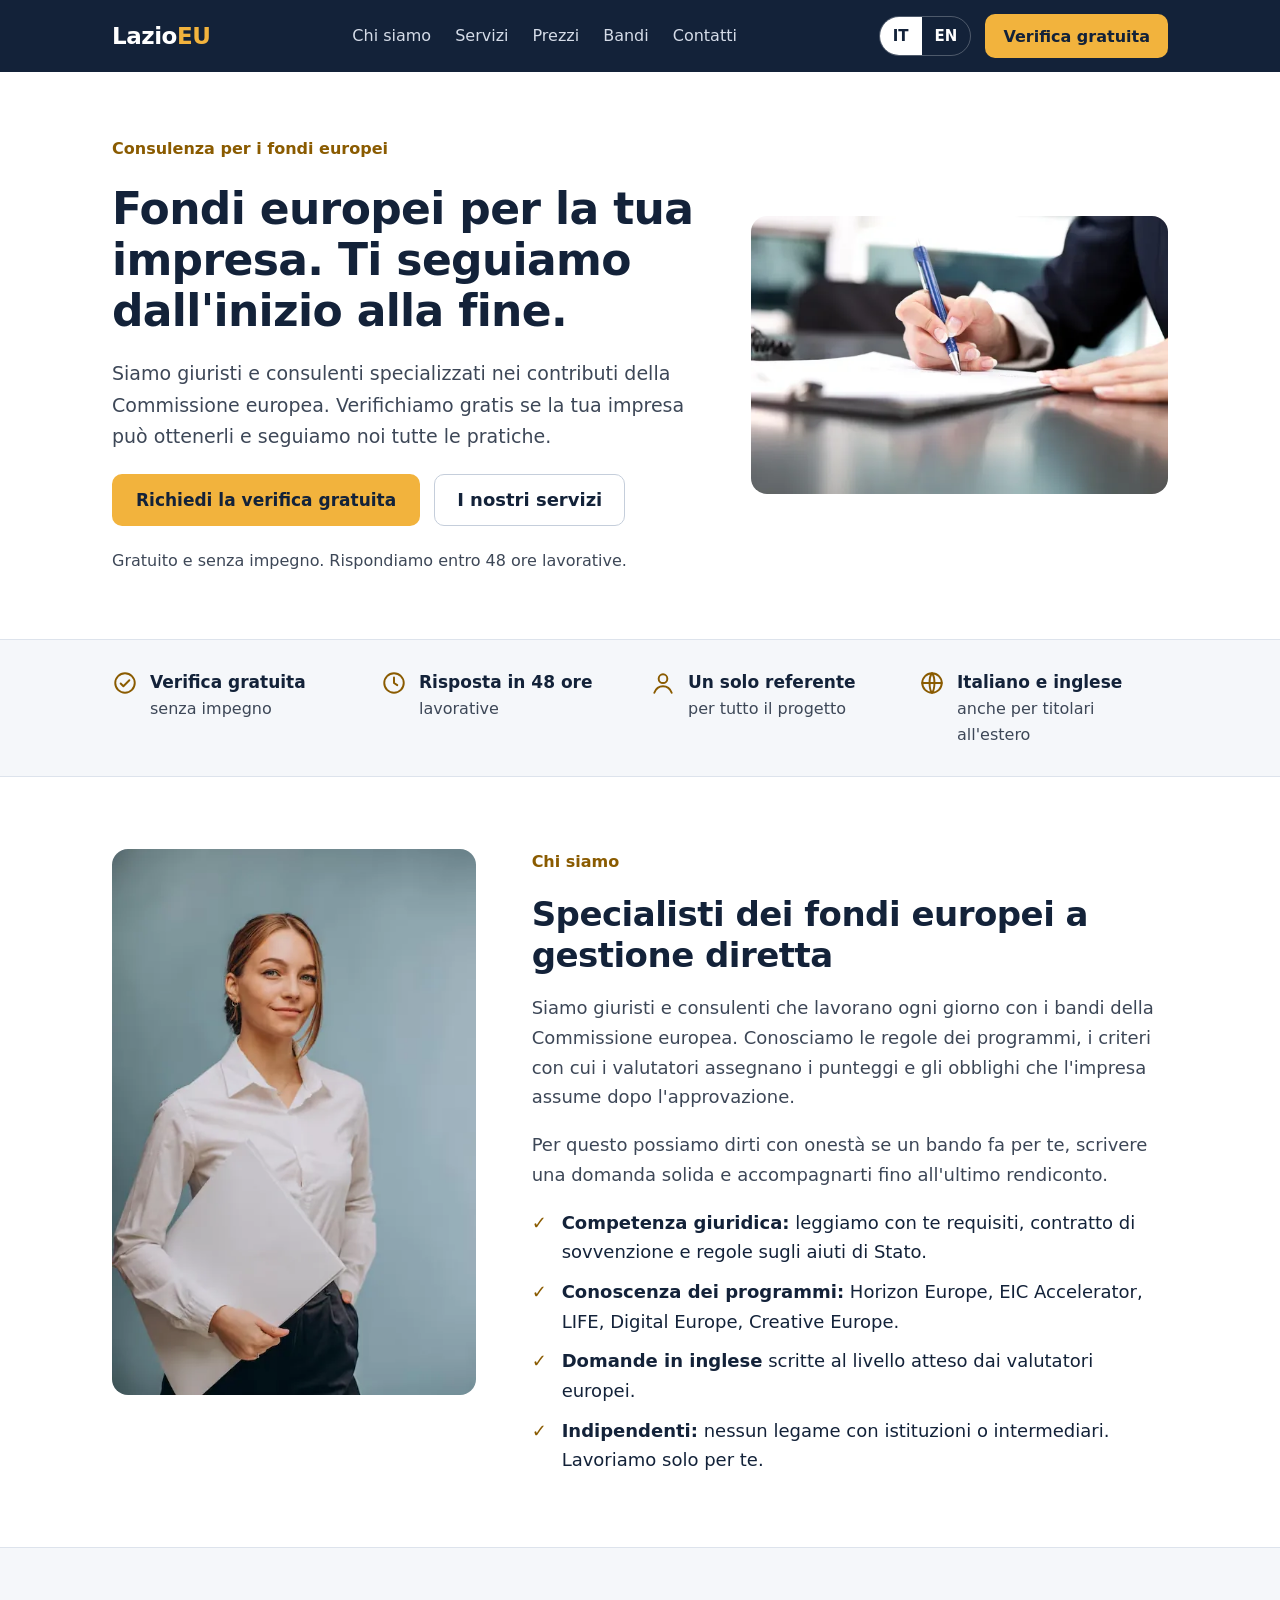
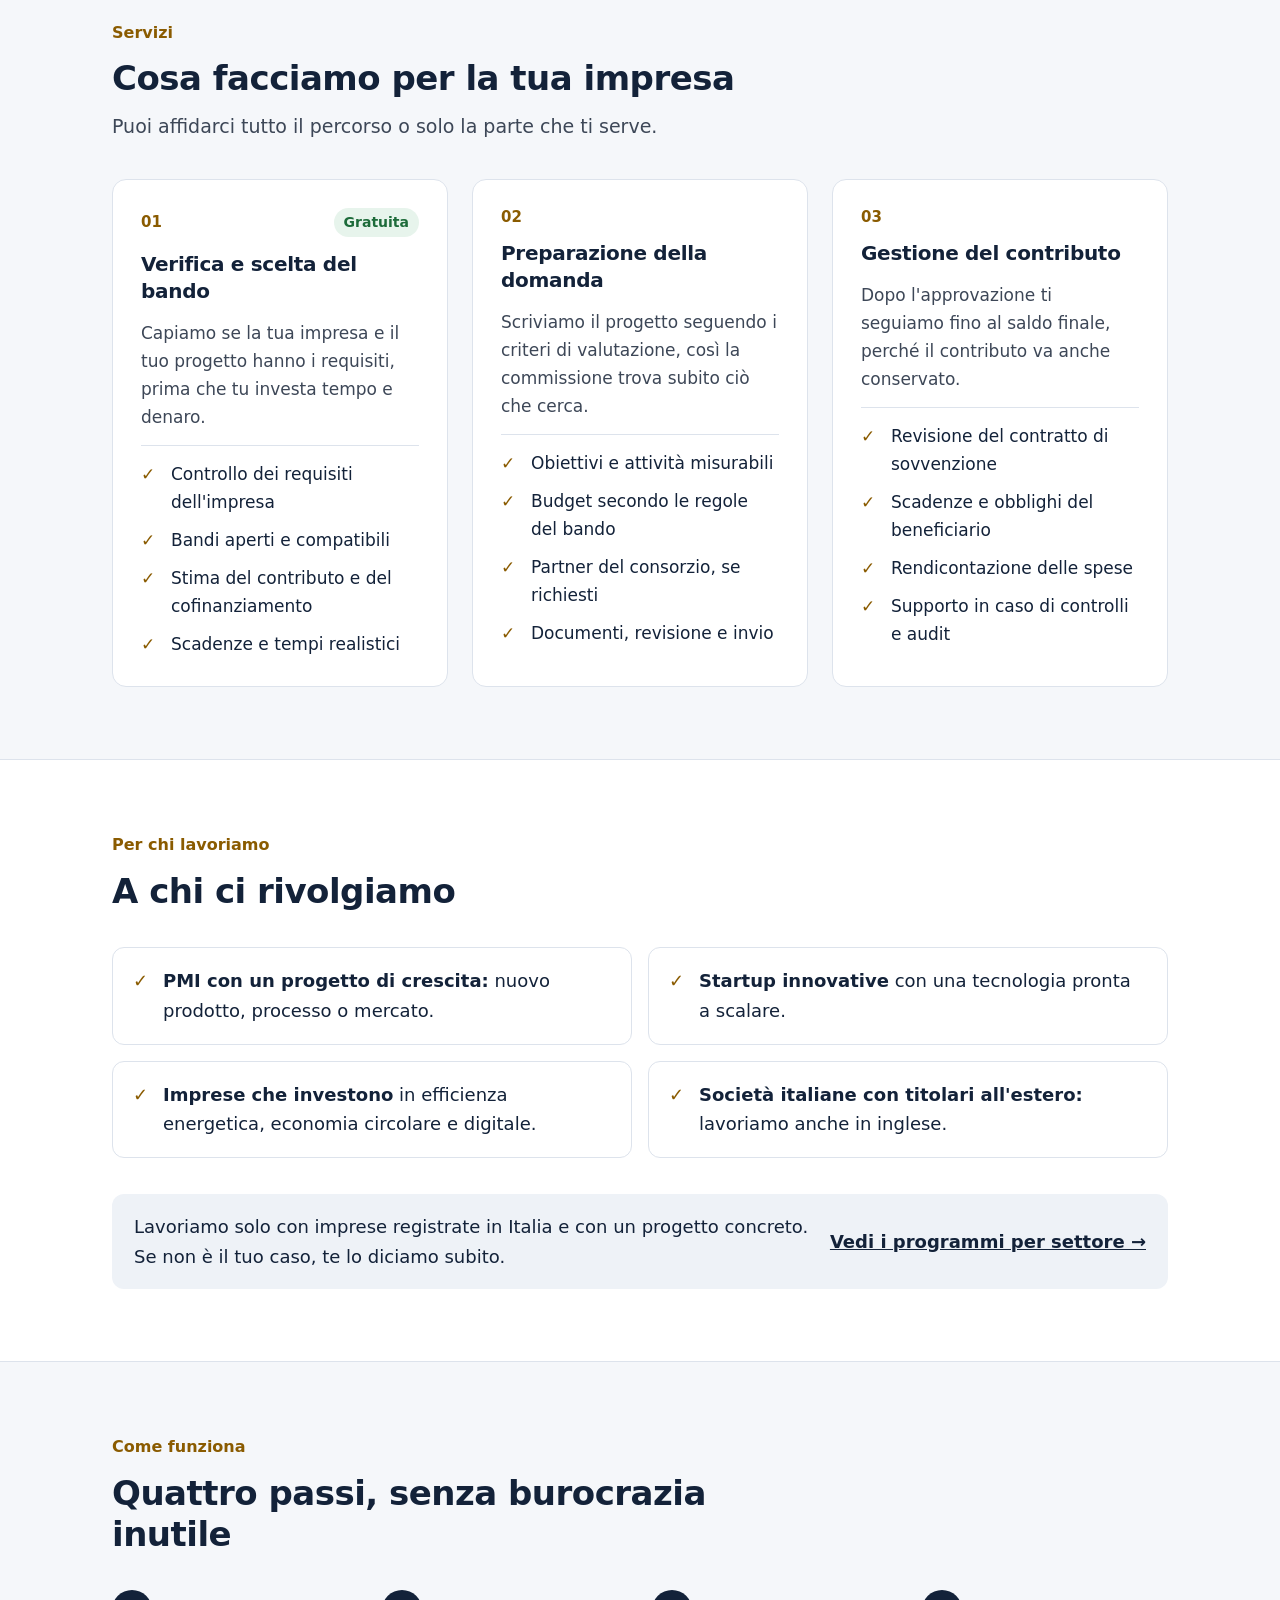
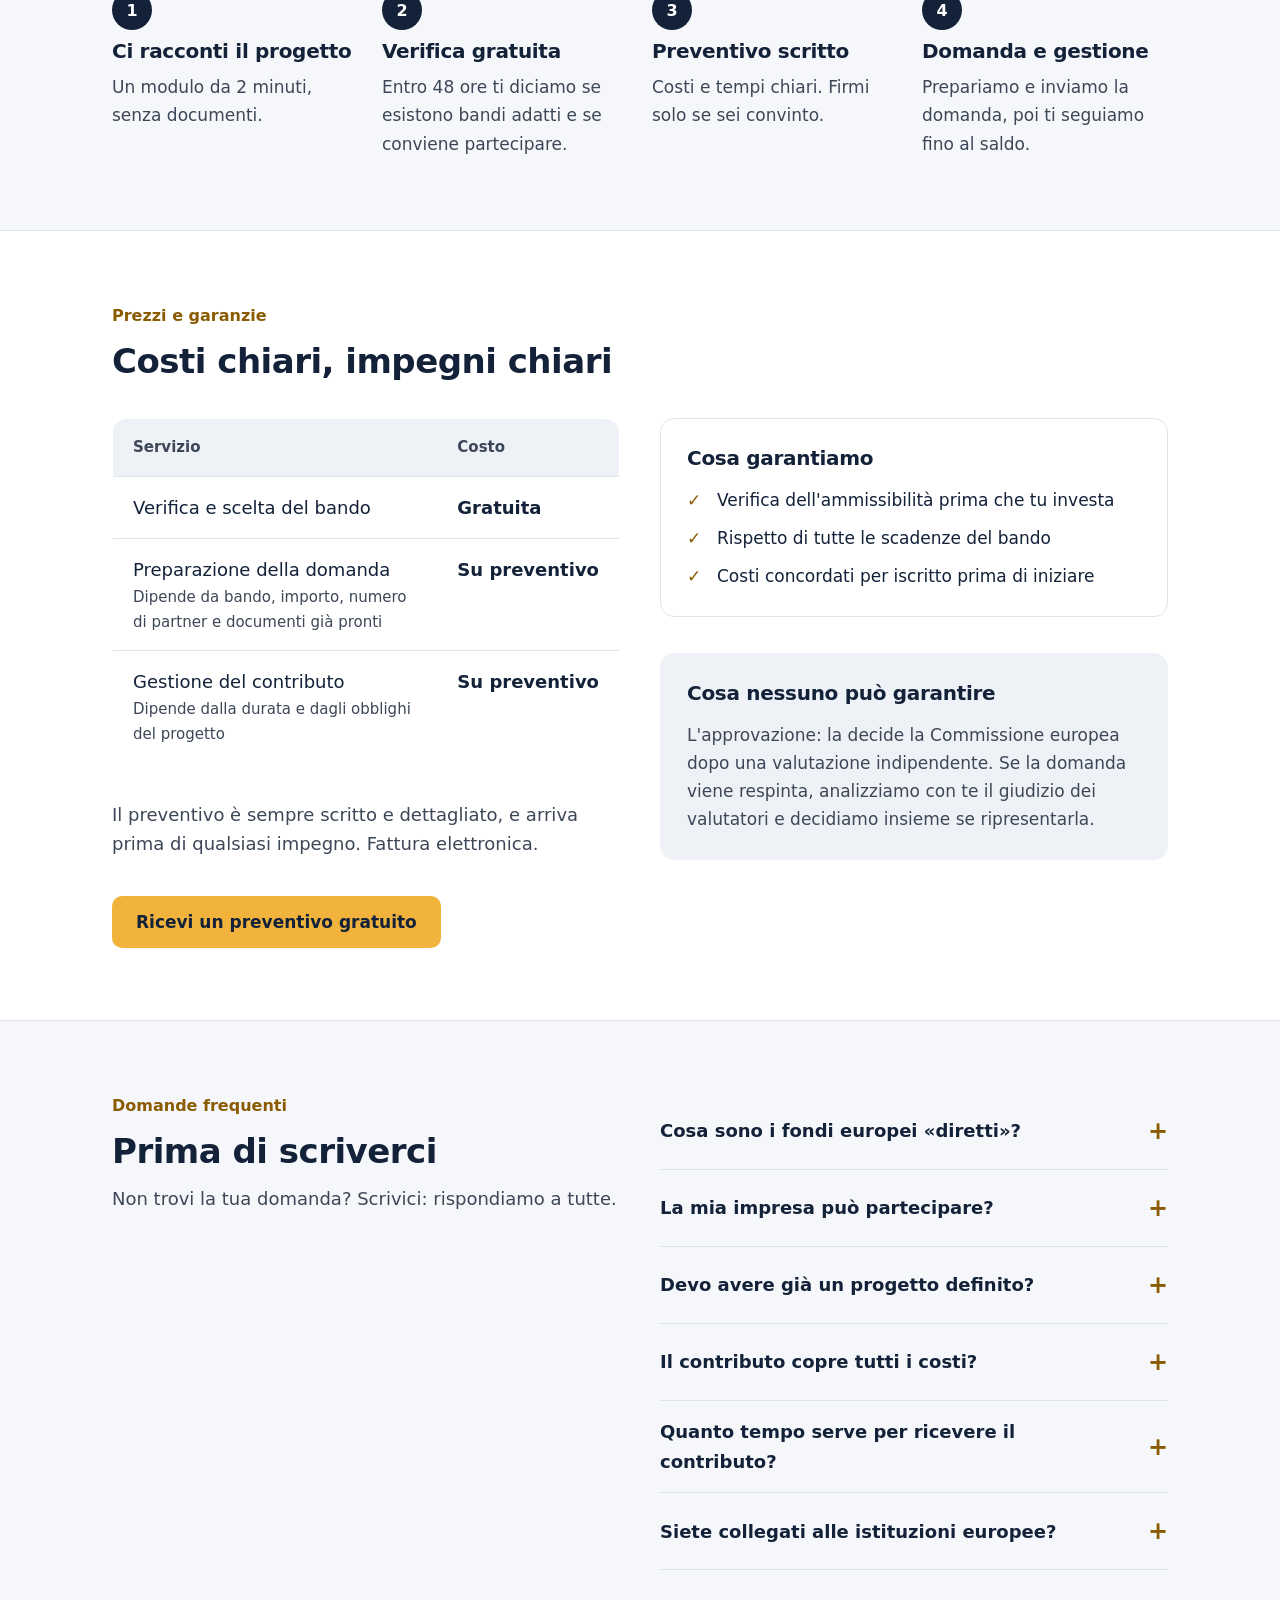
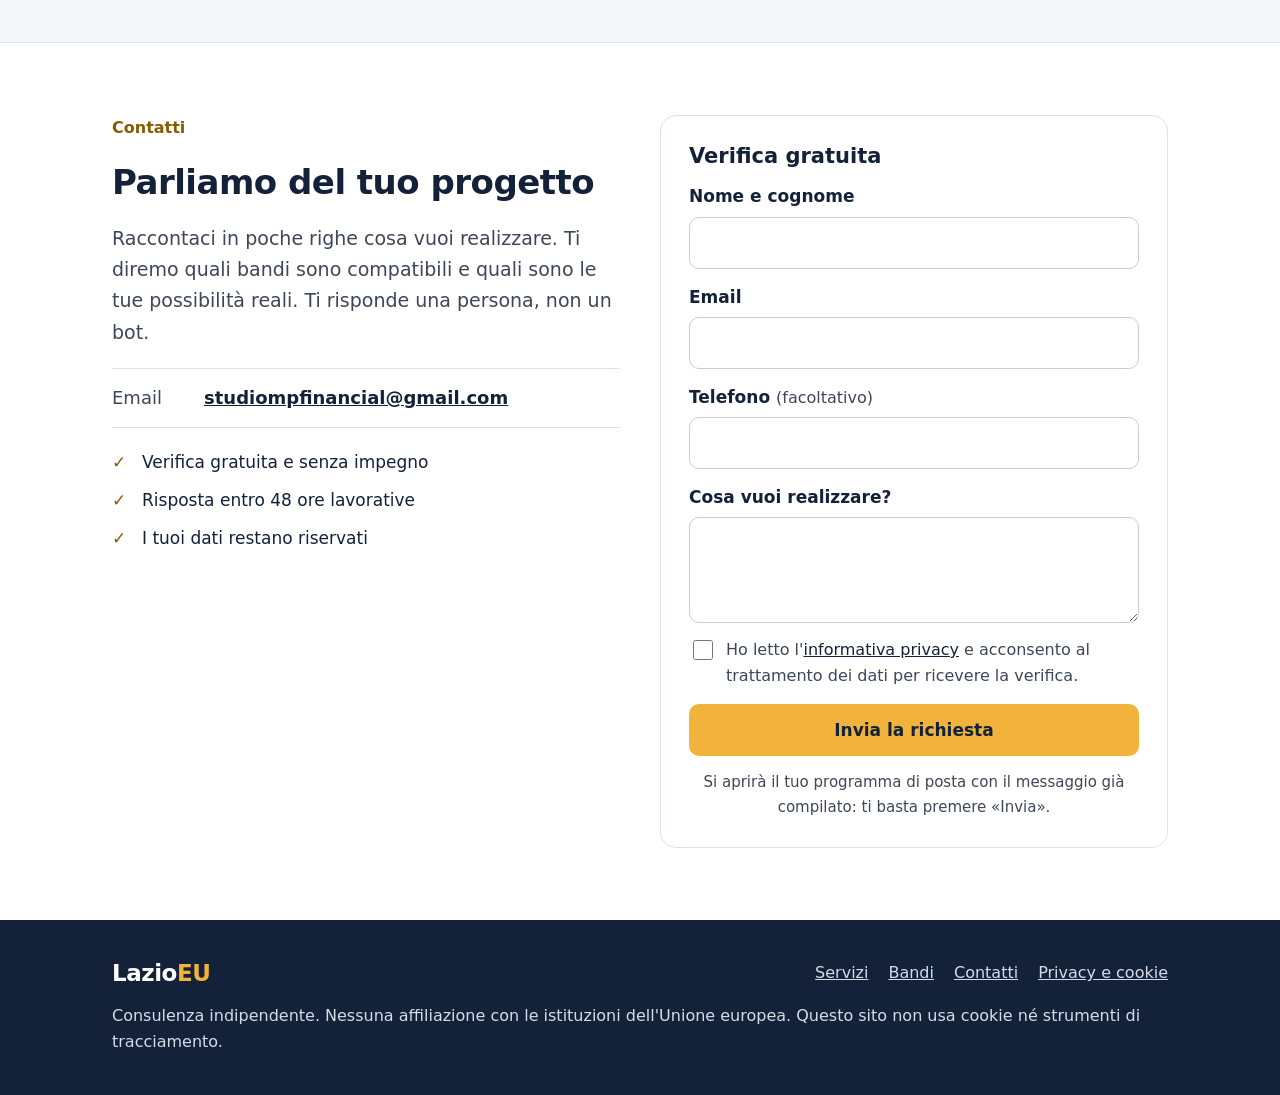
==== commit 3c79f0c8: "Versione mobile più leggibile e compatta - Pagina mobile più corta (da 15 a 12 schermate) - Prima sc" ====
--- a/index.html
+++ b/index.html
@@ -44,7 +44,7 @@
 <div class="hero-copy">
 <p class="eyebrow">Consulenza per i fondi europei</p>
 <h1>Fondi europei per la tua impresa. Ti seguiamo dall'inizio alla fine.</h1>
-<p class="lead">LazioEU è un team di giuristi e consulenti specializzati nei contributi della Commissione europea. Verifichiamo gratuitamente se la tua impresa può ottenerli, prepariamo la domanda e seguiamo tutte le pratiche al posto tuo.</p>
+<p class="lead">Siamo giuristi e consulenti specializzati nei contributi della Commissione europea. Verifichiamo gratis se la tua impresa può ottenerli e seguiamo noi tutte le pratiche.</p>
 <div class="cta-row">
 <a class="btn" href="#contatto">Richiedi la verifica gratuita</a>
 <a class="btn-line" href="#servizi">I nostri servizi</a>
--- a/assets/site.css
+++ b/assets/site.css
@@ -78,7 +78,7 @@
 .about{display:grid;grid-template-columns:minmax(0,4fr) minmax(0,7fr);gap:56px;align-items:start}
 .portrait{display:block;width:100%;aspect-ratio:493/740;object-fit:cover;object-position:top;border-radius:16px;max-height:560px}
 .about-text{display:flex;flex-direction:column;gap:18px}
-.about-text>p{color:var(--muted)}
+.about-text>p:not(.eyebrow){color:var(--muted)}
 
 /* tick lists */
 .ticks{list-style:none;margin:0;padding:0;display:flex;flex-direction:column;gap:10px}
@@ -200,41 +200,129 @@
 .legal h2{font-size:23px;margin:32px 0 10px}
 .legal p,.legal li{color:var(--muted);margin-bottom:10px}
 
-/* mobile sticky CTA */
+/* mobile sticky CTA: appears after the hero, hides at the contact form (site.js) */
 .mcta{display:none}
 
 @media (max-width:1100px){.nav{gap:18px}}
 @media (max-width:960px){
   .g4,.steps{grid-template-columns:repeat(2,minmax(0,1fr))}
   .hero-grid,.g2,.g3,.about{grid-template-columns:minmax(0,1fr)}
-  .hero-grid{gap:32px}
-  .about{gap:32px}
-  .portrait{max-width:360px;max-height:440px}
+  .hero-grid{gap:28px}
+  .about{gap:28px}
   .menu-btn{display:inline-flex;align-items:center}
   .hact .btn{display:none}
-  .nav{display:none;position:absolute;left:0;right:0;top:72px;background:var(--navy);flex-direction:column;align-items:stretch;gap:0;padding:8px 32px 20px;border-top:1px solid rgba(255,255,255,.1)}
+  .nav{display:none;position:absolute;left:0;right:0;top:100%;background:var(--navy);flex-direction:column;align-items:stretch;gap:0;padding:4px 32px 16px;border-top:1px solid rgba(255,255,255,.1);box-shadow:0 12px 24px rgba(0,0,0,.25)}
   .nav.open{display:flex}
   .nav a{font-size:18px;padding:14px 0;border-bottom:1px solid rgba(255,255,255,.1)}
+  .nav a:last-child{border-bottom:0}
   .nav a[aria-current]{border-bottom:1px solid rgba(255,255,255,.1)}
   .cards,.who{grid-template-columns:minmax(0,1fr)}
   .cat-side{position:static}
-  .mcta{display:flex;position:fixed;left:0;right:0;bottom:0;z-index:60;padding:10px 16px calc(10px + env(safe-area-inset-bottom));background:rgba(19,34,57,.96);box-shadow:0 -6px 20px rgba(0,0,0,.2)}
+  .mcta{display:flex;position:fixed;left:0;right:0;bottom:0;z-index:60;padding:10px 16px calc(10px + env(safe-area-inset-bottom));background:rgba(255,255,255,.97);border-top:1px solid var(--line);box-shadow:0 -6px 18px rgba(19,34,57,.12);transform:translateY(110%);transition:transform .25s ease;visibility:hidden}
+  .mcta.show{transform:none;visibility:visible}
   .mcta .btn{width:100%;min-height:50px}
-  body{padding-bottom:72px}
+  body{padding-bottom:76px}
 }
-@media (max-width:560px){
-  .wrap{padding:0 16px}
-  .nav{padding:8px 16px 20px}
-  .g4,.steps{grid-template-columns:minmax(0,1fr)}
-  .sec{padding:56px 0}
-  .hero{padding:40px 0}
-  .hero h1{font-size:32px}
-  .page-hero h1,.legal h1{font-size:30px}
-  .h2{font-size:27px}
-  .facts{grid-template-columns:minmax(0,1fr)}
-  .ptable th,.ptable td{padding:14px}
-  .ptable td:last-child{white-space:normal}
-  .lang a,.lang span{padding:7px 10px}
+@media (max-width:640px){
+  body{font-size:17px;line-height:1.6}
+  .wrap{padding:0 18px}
+  .hb{height:60px}
   .logo{font-size:21px}
+  .lang{font-size:14px}
+  .lang a,.lang span{padding:6px 10px}
+  .menu-btn{min-height:42px;padding:0 12px;font-size:15px}
+  .nav{padding:4px 18px 14px}
+  .sec{padding:44px 0}
+  .stack{gap:24px}
+  .head{gap:8px}
+  .eyebrow{font-size:15px}
+  .h2{font-size:26px;line-height:1.25}
+  .h3{font-size:19px}
+  .lead{font-size:17px}
+
+  /* hero: photo first as a slim banner, then short text, full-width buttons */
+  .hero{padding:16px 0 32px}
+  .hero-grid{gap:20px}
+  .hero-grid picture{order:-1}
+  .hero-photo{aspect-ratio:16/9;border-radius:12px}
+  .hero-copy{gap:16px}
+  .hero h1{font-size:30px;line-height:1.2}
+  .hero .cta-row{flex-direction:column;align-items:stretch;gap:10px}
+  .hero .cta-row a{width:100%;justify-content:center}
+  .micro{font-size:15px;text-align:center}
+
+  /* key facts: 2 x 2 */
+  .keys{padding:18px 0}
+  .keys .g4{grid-template-columns:repeat(2,minmax(0,1fr));gap:14px 12px}
+  .key{gap:8px;font-size:14px;line-height:1.35}
+  .key b{font-size:15px}
+  .kico{width:22px;height:22px;margin-top:0}
+
+  /* about: compact landscape crop of the portrait */
+  .portrait{aspect-ratio:4/3;max-height:none;object-position:50% 18%;border-radius:12px}
+  .about-text{gap:14px}
+  .ticks{gap:8px}
+  .ticks li{padding-left:26px}
+  .ticks.sm li{font-size:16px}
+
+  /* services */
+  .g3{gap:14px}
+  .svc{padding:20px;gap:10px;border-radius:12px}
+  .svc>p{font-size:16px}
+  .svc .ticks{padding-top:10px}
+
+  /* who: plain list, no boxes */
+  .who{gap:10px}
+  .who li{background:none;border:0;border-radius:0;padding:0 0 0 26px}
+  .who li::before{left:0;top:0}
+  .note{padding:14px 16px;gap:8px}
+  .note p{flex-basis:100%;font-size:16px}
+
+  /* steps: number left, text right */
+  .steps{grid-template-columns:minmax(0,1fr);gap:16px}
+  .step{display:grid;grid-template-columns:36px minmax(0,1fr);column-gap:14px;row-gap:2px;align-items:start}
+  .dot{width:36px;height:36px;font-size:15px;grid-row:span 2}
+  .step .h3{font-size:18px;margin-top:6px}
+  .step p{font-size:16px}
+
+  /* prices: each service as a row card */
+  .ptable thead{display:none}
+  .ptable,.ptable tbody,.ptable tr,.ptable td{display:block;width:100%}
+  .ptable tr{padding:14px 16px;border-bottom:1px solid var(--line)}
+  .ptable tr:last-child{border-bottom:0}
+  .ptable td{padding:0;border:0}
+  .ptable td:last-child{margin-top:4px;color:var(--gold);white-space:normal}
+  .ptable small{font-size:14px}
+  .box{padding:18px;gap:10px;border-radius:12px}
+  .box p{font-size:16px}
+  .hero ~ .sec .cta-row .btn{width:100%}
+
+  /* faq */
+  .faq details{padding:10px 0}
+  .faq summary{font-size:17px}
+  .faq details p{font-size:16px}
+
+  /* contact + form */
+  .c-left{gap:14px}
+  .citem span{width:64px}
+  .form{padding:20px;gap:12px;border-radius:12px}
+  .field input{height:50px}
+  .site-f{padding:28px 0;font-size:15px}
+  .f-links{gap:14px}
+
+  /* catalog */
+  .page-hero{padding:24px 0 28px}
+  .page-hero h1{font-size:28px}
+  .search input{flex-basis:100%}
+  .search .btn{width:100%}
+  .cat{padding:24px 0 44px}
+  .fgroup{gap:6px}
+  .flabel{flex-basis:100%;margin:0}
+  .fbtn{min-height:42px;padding:0 14px;font-size:15px}
+  .gcard{padding:18px;gap:12px}
+  .gcard .btn-dark{width:100%;justify-content:center}
+  .facts{grid-template-columns:minmax(0,1fr);gap:8px}
+  .legal{padding:32px 0 44px}
+  .legal h1{font-size:28px}
 }
 @media (prefers-reduced-motion:reduce){*{transition:none !important;scroll-behavior:auto !important}}
